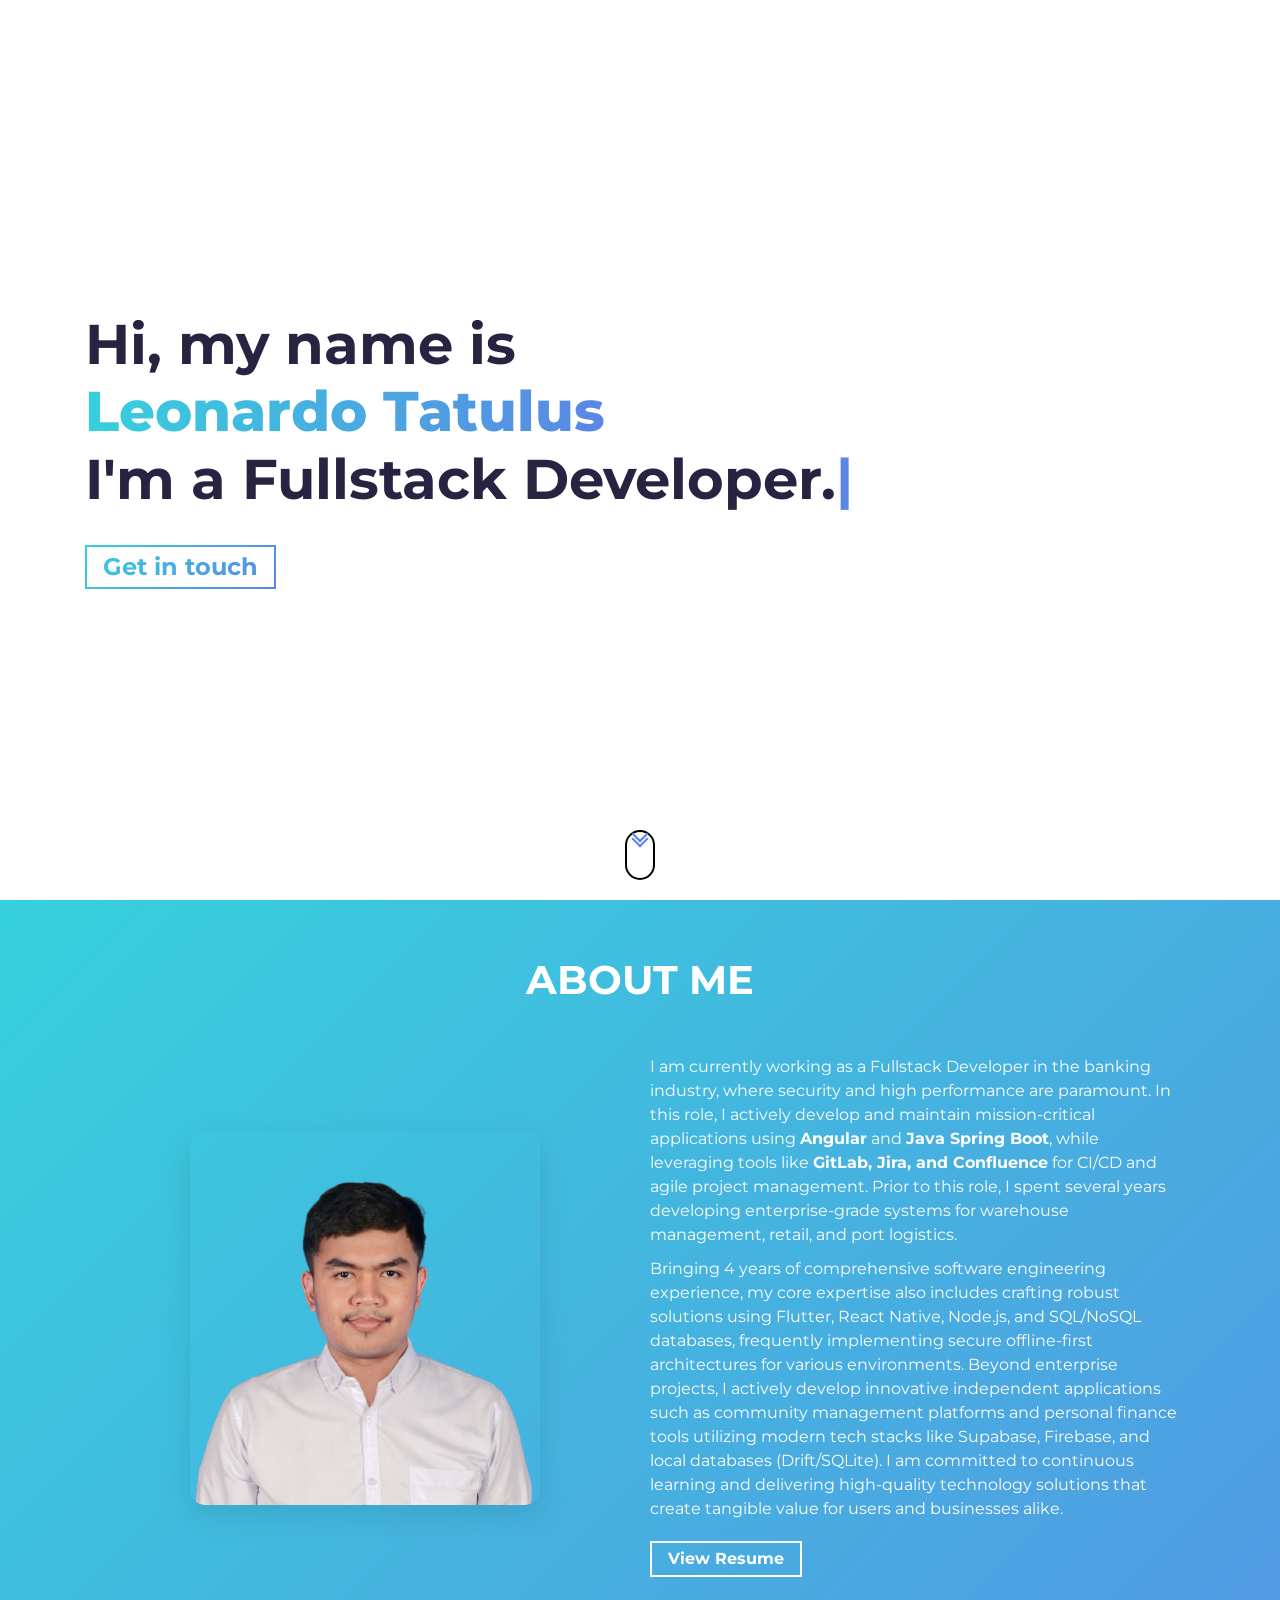
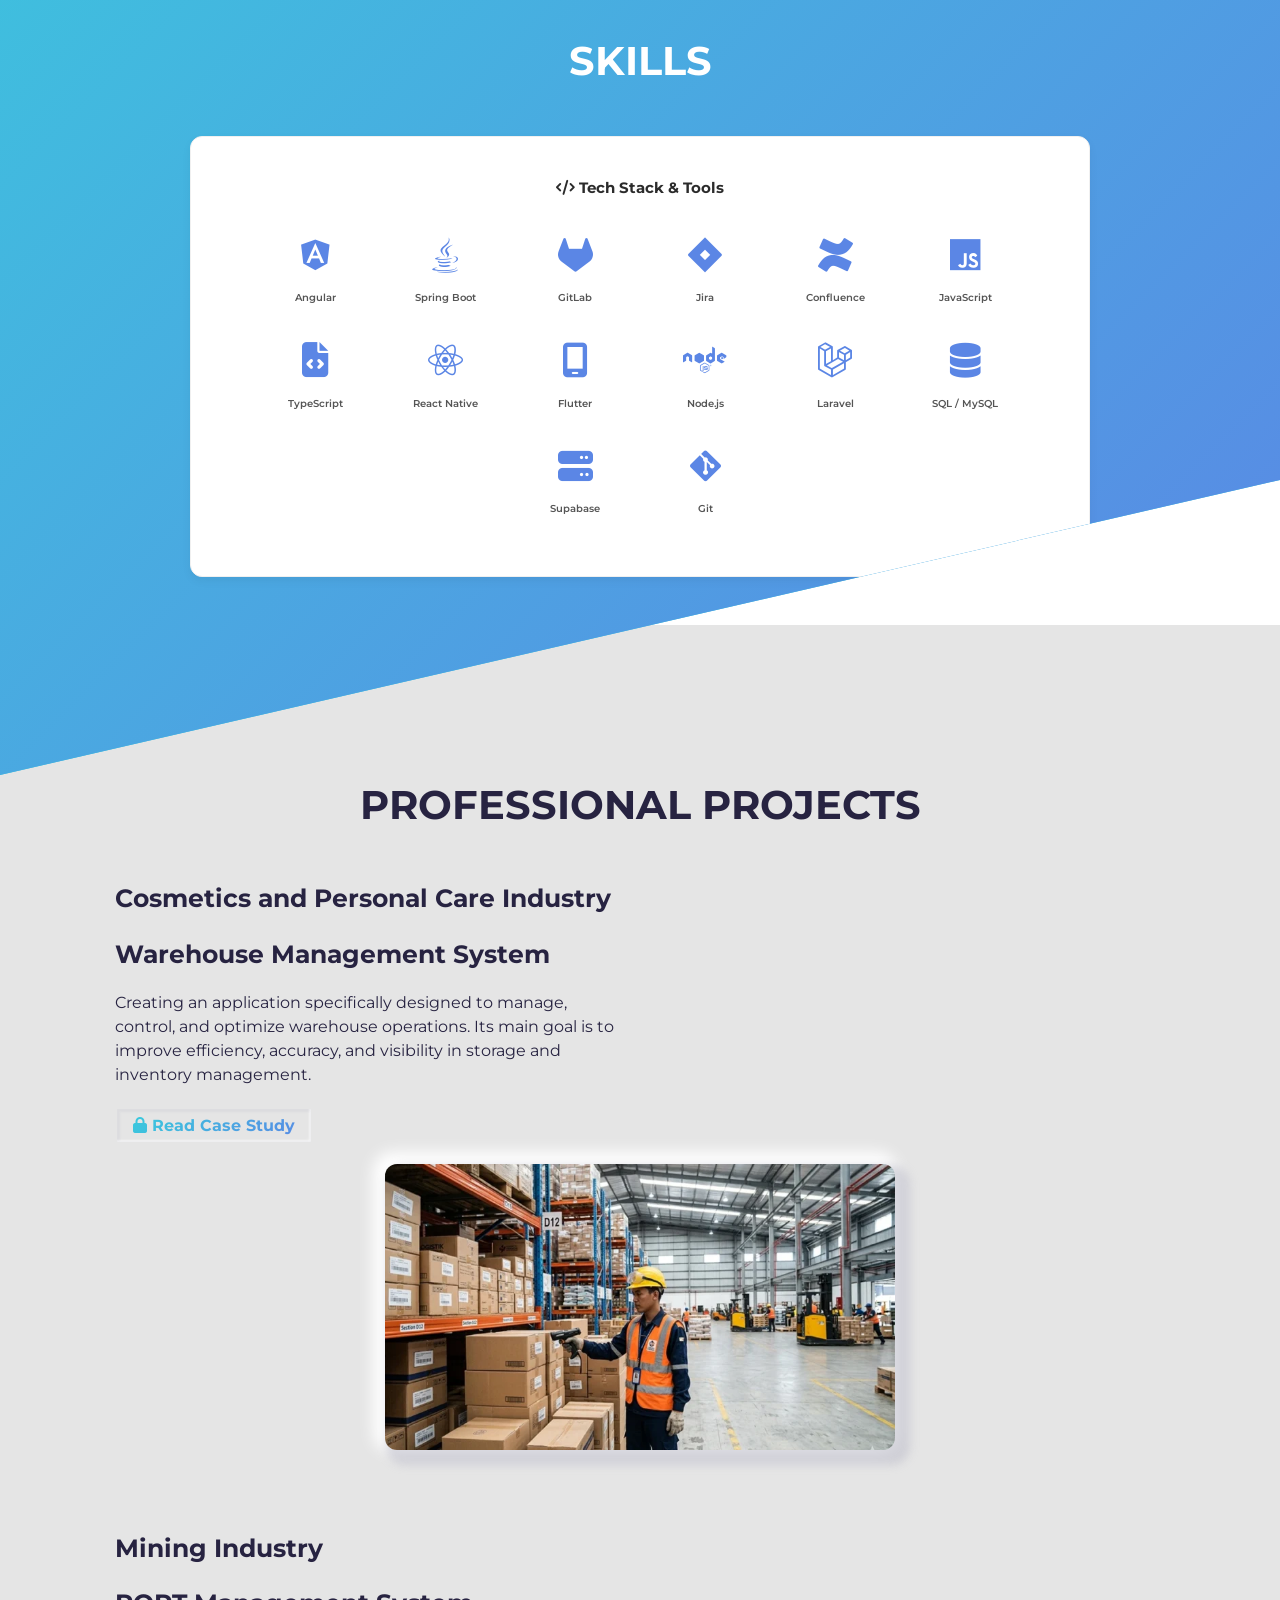
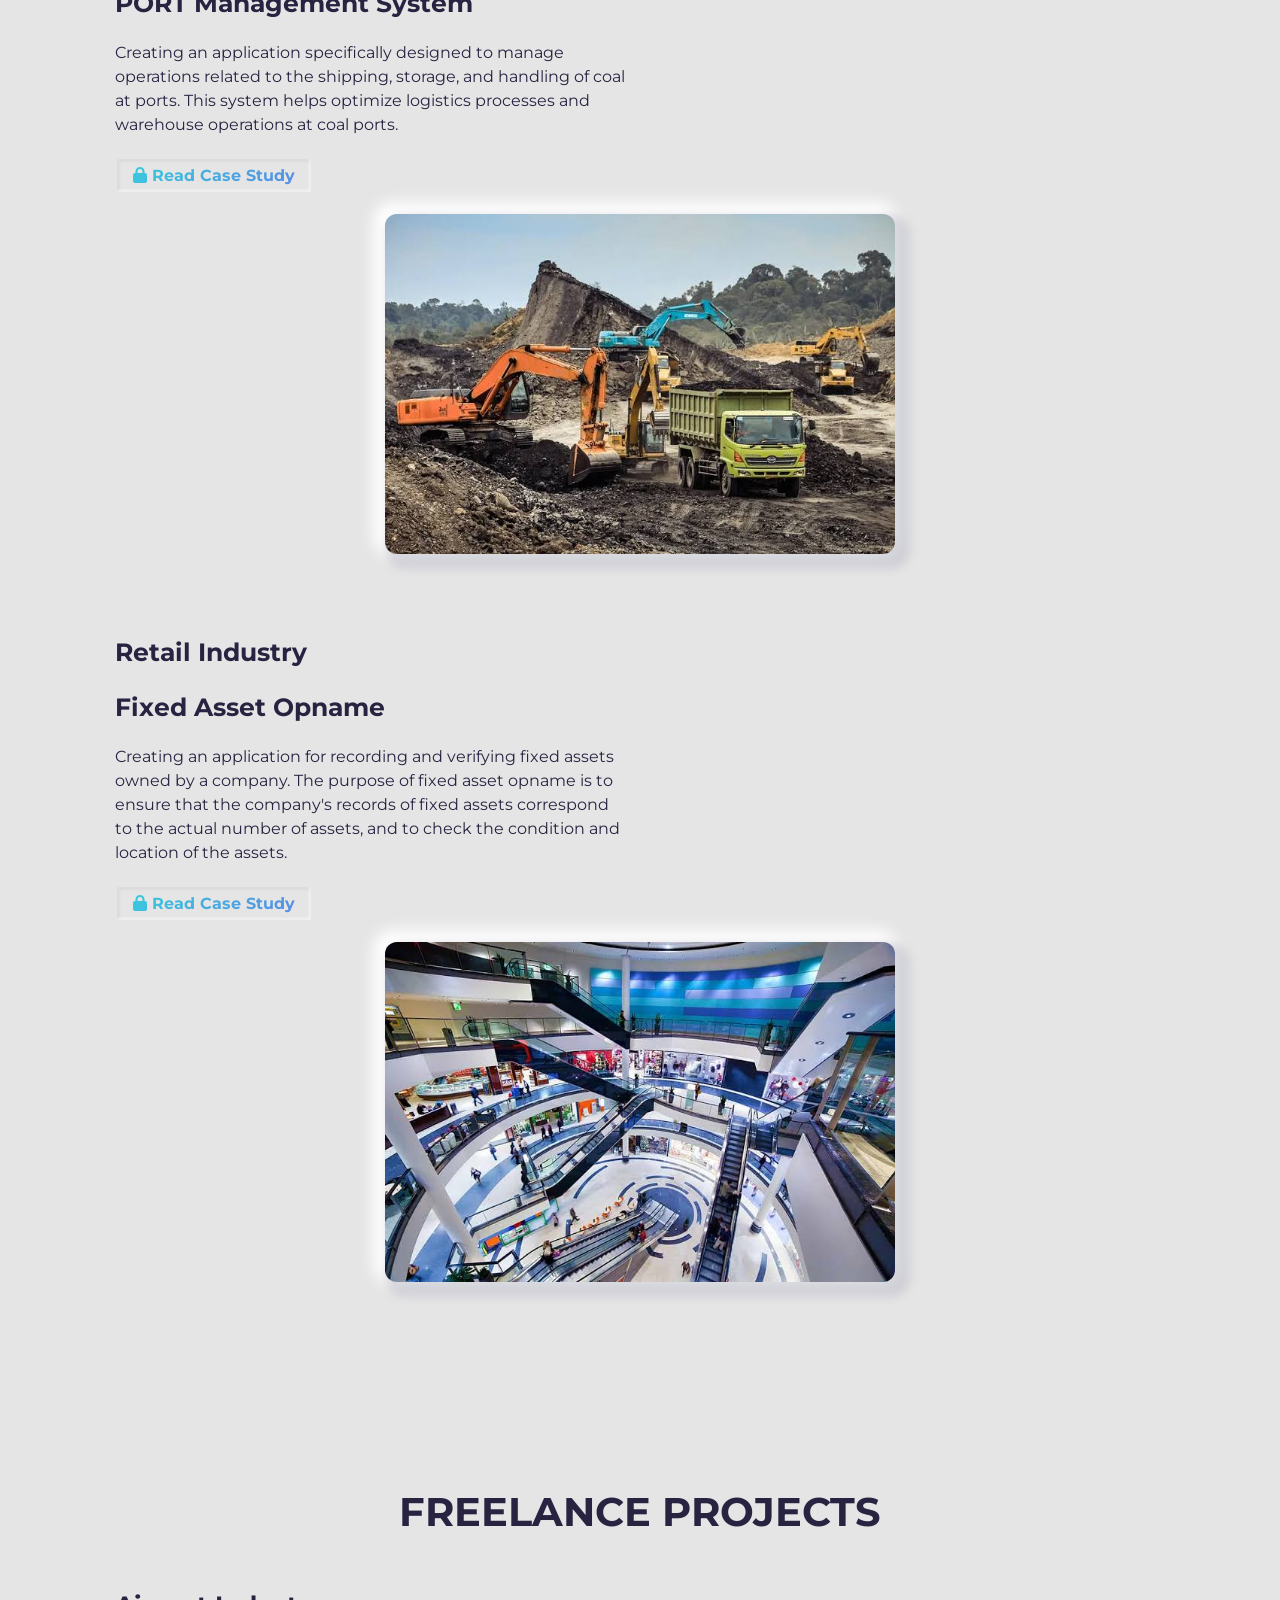
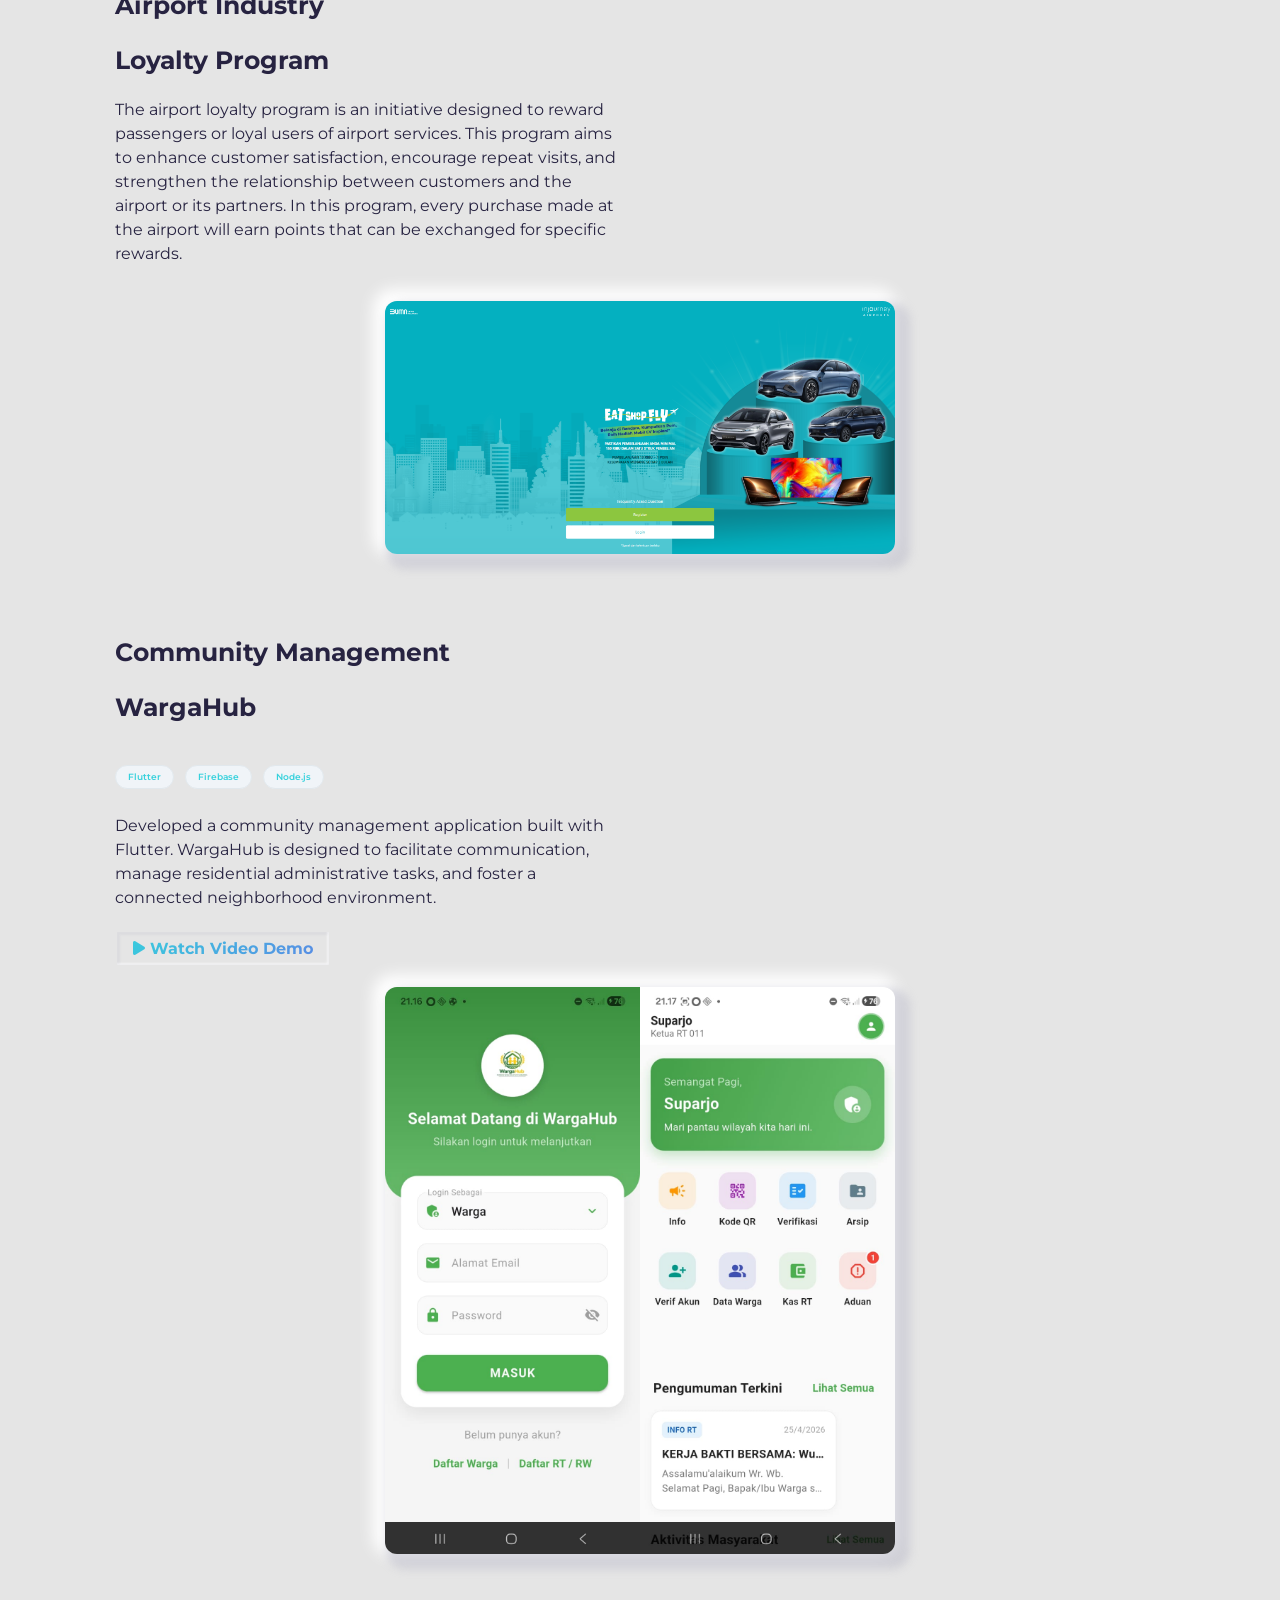
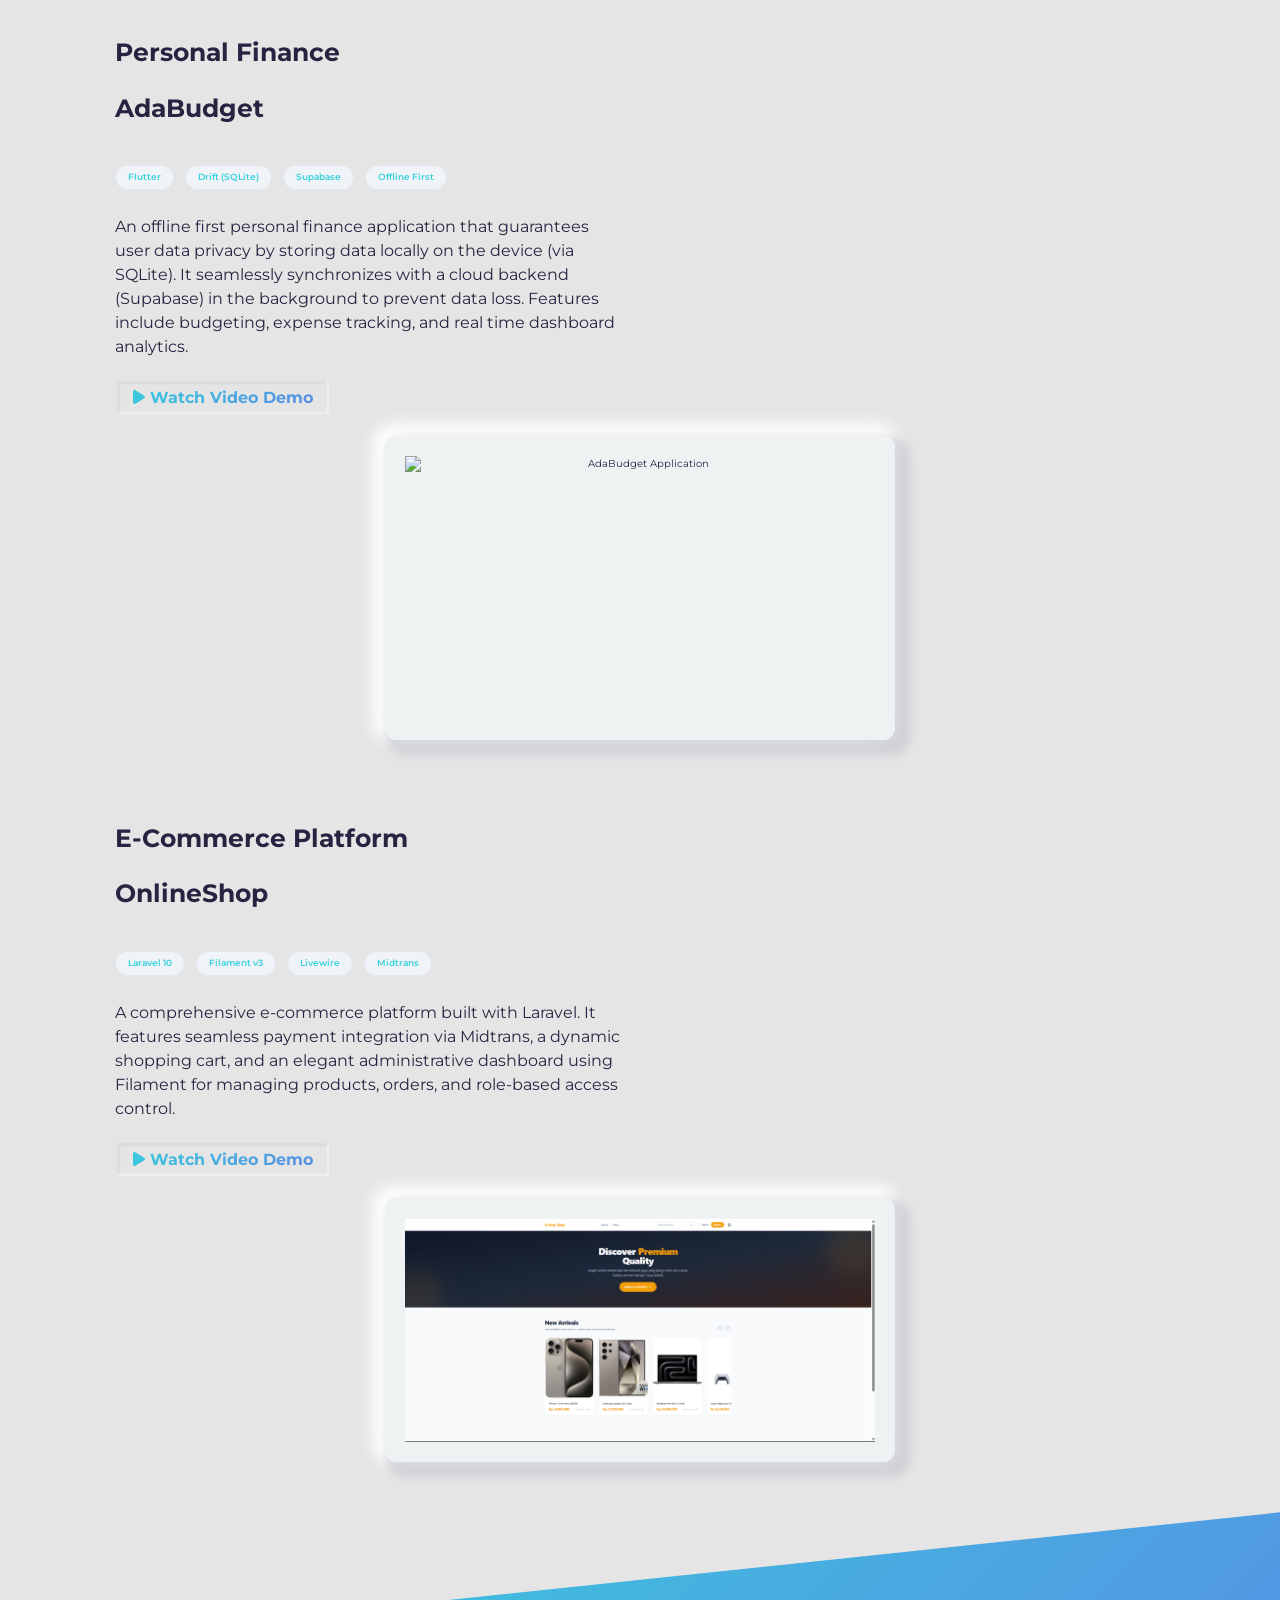
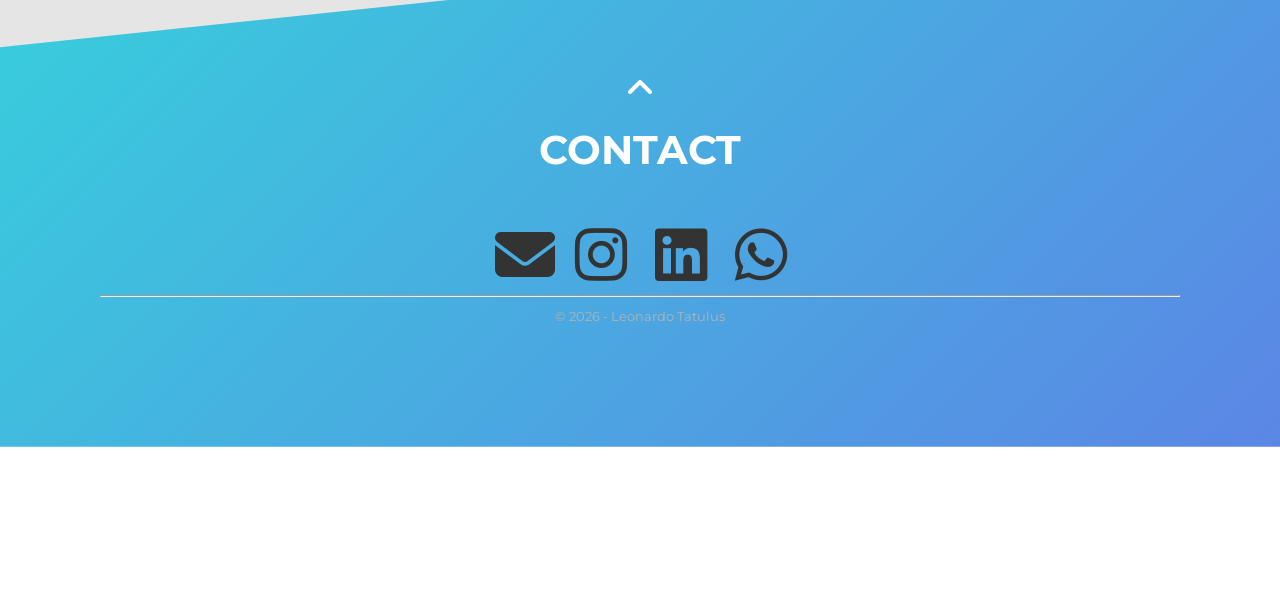
==== index.html @ bfc44483 "Update project images for WMS, Retail, and Mining Industry" ====
<!DOCTYPE html>
<html lang="en">

<head>
  <meta charset="UTF-8" />
  <meta http-equiv="X-UA-Compatible" content="IE=edge" />
  <meta name="viewport" content="width=device-width, initial-scale=1.0" />
  <link rel="preconnect" href="https://fonts.gstatic.com" />
  <link rel="preconnect" href="https://cdnjs.cloudflare.com" />

  <title>Leonardo Tatulus | Mobile Developer</title>

  <meta name="keywords" content="Leonardo Tatulus, Mobile Developer, Flutter, React Native, Full Stack" />
  <meta name="description" content="Portfolio of Leonardo Tatulus | Mobile Developer" />
  <link rel="icon" type="image/png" href="./assets/devfolio-logo.png" />
  <meta name="theme-color" content="#36d1dc" />

  <meta property="og:type" content="website" />
  <meta property="og:url" content="https://leonardo041998.github.io/leonardotatulus/" />
  <meta property="og:title" content="Leonardo Tatulus | Mobile Developer" />
  <meta property="og:description" content="Hello, I'm Leo and this is my portfolio" />
  <meta property="og:image" content="https://leonardo041998.github.io/leonardotatulus/assets/portoleo.png" />
  <meta property="twitter:card" content="summary_large_image" />
  <meta property="twitter:url" content="https://leonardo041998.github.io/leonardotatulus/" />
  <meta property="twitter:title" content="Leonardo Tatulus | Mobile Developer" />
  <meta property="twitter:description" content="Hello, I'm Leo and this is my portfolio" />
  <meta property="twitter:image" content="https://leonardo041998.github.io/leonardotatulus/assets/portoleo.png" />

  <link rel="preload" as="style" href="./css/main.css" />
  <link rel="stylesheet" href="./css/main.css" />
  <link rel="stylesheet" href="https://cdnjs.cloudflare.com/ajax/libs/font-awesome/6.3.0/css/all.min.css"
    integrity="sha512-SzlrxWUlpfuzQ+pcUCosxcglQRNAq/DZjVsC0lE40xsADsfeQoEypE+enwcOiGjk/bSuGGKHEyjSoQ1zVisanQ=="
    crossorigin="anonymous" referrerpolicy="no-referrer" />
  <script defer src="./javascript/scrollreveal.min.js"></script>
  <script defer type="text/javascript" src="./javascript/scrollveal.js"></script>

  <script async src="https://www.googletagmanager.com/gtag/js?id=UA-122228201-4"></script>
  <script>
    window.dataLayer = window.dataLayer || []
    function gtag() {
      dataLayer.push(arguments)
    }
    gtag("js", new Date())
    gtag("config", "UA-122228201-4")
  </script>

  <style>
    /* Image Protection Overlay */
    .overlay {
      position: absolute;
      top: 0;
      left: 0;
      width: 100%;
      height: 100%;
      pointer-events: none;
    }

    .protected-image {
      position: relative;
      border-radius: 15px;
      overflow: hidden;
      box-shadow: 0 10px 30px rgba(0, 0, 0, 0.1);
    }

    img {
      max-width: 100%;
      height: auto;
      display: block;
    }

    /* Modern Text Gradient for Hero Name */
    .text-color-main.name {
      background: linear-gradient(90deg, #36d1dc, #5b86e5);
      -webkit-background-clip: text;
      -webkit-text-fill-color: transparent;
      font-weight: 800;
      display: inline-block;
    }

    /* Skills Box Card UI */
    .about-wrapper {
      display: flex;
      flex-wrap: wrap;
      gap: 20px;
      justify-content: space-between;
    }

    .about-box {
      background: #ffffff;
      border-radius: 12px;
      padding: 25px;
      margin-bottom: 20px;
      flex: 1 1 calc(45% - 20px);
      box-shadow: 0 4px 10px rgba(0, 0, 0, 0.05);
      border: 1px solid #f0f0f0;
      transition: transform 0.3s ease, box-shadow 0.3s ease;
    }

    .about-box:hover {
      transform: translateY(-5px);
      box-shadow: 0 15px 25px rgba(0, 0, 0, 0.1);
      border-color: #36d1dc;
    }

    .about-box__title {
      color: #2b2b2b !important;
      margin-bottom: 10px;
      font-size: 1.2rem;
    }

    .about-box__content {
      color: #555555 !important;
      line-height: 1.6;
    }

    /* Project Layout and Hover Effect */
    .project-wrapper .row {
      display: flex !important;
      flex-wrap: wrap !important;
      align-items: center !important;
      margin-bottom: 5rem;
    }

    .project-wrapper__text,
    .project-wrapper__image {
      flex: 0 0 50% !important;
      max-width: 50% !important;
      padding: 0 15px;
      box-sizing: border-box;
    }

    .thumbnail {
      overflow: hidden;
      border-radius: 12px;
      box-shadow: 0 5px 15px rgba(0, 0, 0, 0.1);
      width: 100%;
    }

    .thumbnail img {
      transition: transform 0.5s ease;
      width: 100%;
      object-fit: cover;
    }

    .thumbnail:hover img {
      transform: scale(1.05);
    }

    /* Mobile Responsiveness for Projects */
    @media (max-width: 768px) {

      .project-wrapper__text,
      .project-wrapper__image {
        flex: 0 0 100% !important;
        max-width: 100% !important;
      }

      .project-wrapper__image {
        margin-top: 20px;
      }

      .about-box {
        flex: 1 1 100%;
      }
    }

    /* Social Links Styling */
    .social-links a {
      color: #333;
      margin: 0 15px;
      transition: color 0.3s ease, transform 0.3s ease;
      display: inline-block;
    }

    .social-links a:hover {
      color: #36d1dc;
      transform: translateY(-3px);
    }

    /* FIX: Ekstra margin bawah agar tidak tertutup widget chat (Lexa) */
    html,
    body {
      padding-bottom: 80px;
    }

    #contact {
      padding-bottom: 120px !important;
    }

    /* Tech Stack Chips */
    .tech-chip {
      display: inline-block;
      background-color: #f0f4f8;
      color: #36d1dc;
      padding: 5px 12px;
      border-radius: 20px;
      font-size: 0.85rem;
      font-weight: 600;
      margin-right: 8px;
      margin-bottom: 10px;
      border: 1px solid #e1e8ed;
      transition: all 0.3s ease;
    }

    .tech-chip:hover {
      background-color: #36d1dc;
      color: #ffffff;
    }

    /* Skills Grid */
    .skill-item {
      text-align: center;
      font-size: 3.5rem;
      color: #5b86e5;
      transition: transform 0.3s ease;
      width: 100px;
    }
    .skill-item:hover {
      transform: scale(1.15);
      color: #36d1dc;
    }
    .skill-item p {
      font-size: 1rem;
      margin-top: 8px;
      color: #555;
      font-weight: 600;
    }

    /* Typing Cursor */
    .cursor {
      animation: blink 1s step-end infinite;
      color: #5b86e5;
      font-weight: bold;
    }
    @keyframes blink {
      50% { opacity: 0; }
    }
  </style>
</head>

<body>
  <div id="hero">
    <section class="container">
      <h1 class="hero-title">
        Hi, my name is <br>
        <span class="text-color-main name">Leonardo Tatulus</span>
        <br />
        I'm a <span class="typing-text"></span><span class="cursor">|</span>
      </h1>
      <p class="hero-cta">
        <a class="cta-btn cta-btn--hero" href="#about">Get in touch</a>
      </p>
    </section>
    <a href="#about" class="scroll-down-link" aria-label="scroll-down">
      <div class="scroll-down"></div>
    </a>
  </div>
  <section id="about">
    <div class="container">
      <h2 class="section-title">About Me</h2>
      <div class="row about-wrapper">
        <div class="about-wrapper__image">
          <div class="protected-image">
            <div class="overlay"></div> <img src="./assets/profileleo.png" alt="Profile Image" width="450"
              height="350" />
          </div>

          <script>
            // JavaScript untuk mencegah klik kanan dan drag-and-drop
            document.addEventListener('contextmenu', event => event.preventDefault());
            document.addEventListener('dragstart', event => event.preventDefault());
            document.querySelector('.protected-image img').addEventListener('mousedown', event => event.preventDefault());
          </script>
        </div>

        <div class="about-wrapper__info">
          <p class="about-wrapper__info-text">
            I am currently working as a Fullstack Developer in the banking industry, where security and high performance are paramount. In this role, I actively develop and maintain mission-critical applications using <strong>Angular</strong> and <strong>Java Spring Boot</strong>, while leveraging tools like <strong>GitLab, Jira, and Confluence</strong> for CI/CD and agile project management. Prior to this role, I spent several years developing enterprise-grade systems for warehouse management, retail, and port logistics.
          </p>
          <p class="about-wrapper__info-text">
            Bringing 4 years of comprehensive software engineering experience, my core expertise also includes crafting robust solutions using Flutter, React Native, Node.js, and SQL/NoSQL databases, frequently implementing secure offline-first architectures for various environments. Beyond enterprise projects, I actively develop innovative independent applications such as community management platforms and personal finance tools utilizing modern tech stacks like Supabase, Firebase, and local databases (Drift/SQLite). I am committed to continuous learning and delivering high-quality technology solutions that create tangible value for users and businesses alike.
          </p>
          <span class="about-wrapper__cta">
            <a href="./cv/CV Leonardo Tatulus.pdf" class="cta-btn cta-btn--resume" download>View Resume</a>
          </span>
        </div>
      </div>
    </div>

    <section>
      <div class="container">
        <h2 class="section-title">Skills</h2>
        <div style="display: flex; justify-content: center; width: 100%;">
          <div class="about-box" data-tilt style="width: 100%; max-width: 900px; padding: 40px;">
            <h3 class="about-box__title" style="text-align: center; margin-bottom: 30px; font-size: 1.5rem;"><i class="fa-solid fa-code"></i> Tech Stack & Tools</h3>
            <div style="display: flex; flex-wrap: wrap; justify-content: center; gap: 30px; margin-bottom: 20px;">
              <div class="skill-item"><i class="fa-brands fa-angular"></i><p>Angular</p></div>
              <div class="skill-item"><i class="fa-brands fa-java"></i><p>Spring Boot</p></div>
              <div class="skill-item"><i class="fa-brands fa-gitlab"></i><p>GitLab</p></div>
              <div class="skill-item"><i class="fa-brands fa-jira"></i><p>Jira</p></div>
              <div class="skill-item"><i class="fa-brands fa-confluence"></i><p>Confluence</p></div>
              <div class="skill-item"><i class="fa-brands fa-js"></i><p>JavaScript</p></div>
              <div class="skill-item"><i class="fa-solid fa-file-code"></i><p>TypeScript</p></div>
              <div class="skill-item"><i class="fa-brands fa-react"></i><p>React Native</p></div>
              <div class="skill-item"><i class="fa-solid fa-mobile-screen"></i><p>Flutter</p></div>
              <div class="skill-item"><i class="fa-brands fa-node"></i><p>Node.js</p></div>
              <div class="skill-item"><i class="fa-brands fa-laravel"></i><p>Laravel</p></div>
              <div class="skill-item"><i class="fa-solid fa-database"></i><p>SQL / MySQL</p></div>
              <div class="skill-item"><i class="fa-solid fa-server"></i><p>Supabase</p></div>
              <div class="skill-item"><i class="fa-brands fa-git-alt"></i><p>Git</p></div>
            </div>
          </div>
        </div>
      </div>
    </section>
  </section>
  <section id="projects">
    <div class="container">
      <div class="project-wrapper">
        <h2 class="section-title dark-blue-text">Professional Projects</h2>

        <article class="row">
          <div class="project-wrapper__text">
            <h3 class="project-wrapper__text-title">Cosmetics and Personal Care Industry</h3>
            <h6 class="project-wrapper__text-title">Warehouse Management System</h6>
            <p class="project-wrapper__text-info">
              Creating an application specifically designed to manage, control, and optimize warehouse operations. Its
              main goal is to improve efficiency, accuracy, and visibility in storage and inventory management.
            </p>
            <div class="project-wrapper__text-btns" style="margin-top: 20px;">
                <a href="javascript:alert('This is a confidential enterprise project. Please contact me via email for an in-depth case study.')" class="cta-btn cta-btn--hero cta-btn--projects"><i class="fa-solid fa-lock"></i> Read Case Study</a>
            </div>
          </div>
          <div class="project-wrapper__image">
            <div class="thumbnail rounded">
              <img src="./assets/wms.webp" class="img-fluid" alt="Dashboard interface of Warehouse Management System" width="1366" height="767" />
            </div>
          </div>
        </article>

        <article class="row">
          <div class="project-wrapper__text">
            <h3 class="project-wrapper__text-title">Mining Industry</h3>
            <h6 class="project-wrapper__text-title">PORT Management System</h6>
            <p class="project-wrapper__text-info">
              Creating an application specifically designed to manage operations related to the shipping, storage, and
              handling of coal at ports. This system helps optimize logistics processes and warehouse operations at coal
              ports.
            </p>
            <div class="project-wrapper__text-btns" style="margin-top: 20px;">
                <a href="javascript:alert('This is a confidential enterprise project. Please contact me via email for an in-depth case study.')" class="cta-btn cta-btn--hero cta-btn--projects"><i class="fa-solid fa-lock"></i> Read Case Study</a>
            </div>
          </div>
          <div class="project-wrapper__image">
            <div class="thumbnail rounded">
              <img src="./assets/miningindustry.jpg" class="img-fluid" alt="Dashboard interface of PORT Management System for coal handling" width="1366" height="767" />
            </div>
          </div>
        </article>

        <article class="row">
          <div class="project-wrapper__text">
            <h3 class="project-wrapper__text-title">Retail Industry</h3>
            <h6 class="project-wrapper__text-title">Fixed Asset Opname</h6>
            <p class="project-wrapper__text-info">
              Creating an application for recording and verifying fixed assets owned by a company. The purpose of fixed
              asset opname is to ensure that the company's records of fixed assets correspond to the actual number of
              assets, and to check the condition and location of the assets.
            </p>
            <div class="project-wrapper__text-btns" style="margin-top: 20px;">
                <a href="javascript:alert('This is a confidential enterprise project. Please contact me via email for an in-depth case study.')" class="cta-btn cta-btn--hero cta-btn--projects"><i class="fa-solid fa-lock"></i> Read Case Study</a>
            </div>
          </div>
          <div class="project-wrapper__image">
            <div class="thumbnail rounded">
              <img src="./assets/retail.jpg" class="img-fluid" alt="Mobile UI of Fixed Asset Opname application" width="500" height="500" />
            </div>
          </div>
        </article>
      </div>
    </div>
  </section>
  <!--Projects Section-->
  <section id="projects">
    <div class="container">
      <div class="project-wrapper">
        <h2 class="section-title dark-blue-text">Freelance Projects</h2>

        <!-- Each .row is a project -->
        <article class="row">
          <div class="project-wrapper__text">
            <h3 class="project-wrapper__text-title">Airport Industry</h3>
            <h6 class="project-wrapper__text-title">Loyalty Program</h6>
            <p class="project-wrapper__text-info">
              The airport loyalty program is an initiative designed to reward passengers or loyal users of airport
              services. This
              program aims to enhance customer satisfaction, encourage repeat visits, and strengthen the relationship
              between
              customers and the airport or its partners. In this program, every purchase made at the airport will earn
              points that can
              be exchanged for specific rewards.
            </p>
            <!-- <div class="project-wrapper__text-btns">
                <a href="#" target="_blank" rel="noopener noreferrer" class="cta-btn cta-btn--hero cta-btn--projects">See
                  Live</a>
                <a href="#" target="_blank" class="cta-btn text-color-main">Source Code</a>
              </div> -->
          </div>

          <div class="project-wrapper__image">
            <!-- <a href="#" target="_blank" rel="noopener noreferrer"> -->
            <div class="thumbnail rounded">
              <img src="./assets/eatshopfly.png" class="img-fluid" alt="Project Image" width="1366" height="767" />
            </div>
            <!-- </a> -->
          </div>
        </article>

        <article class="row">
          <div class="project-wrapper__text">
            <h3 class="project-wrapper__text-title">Community Management</h3>
            <h6 class="project-wrapper__text-title">WargaHub</h6>
            <div style="margin-bottom: 15px;">
              <span class="tech-chip">Flutter</span>
              <span class="tech-chip">Firebase</span>
              <span class="tech-chip">Node.js</span>
            </div>
            <p class="project-wrapper__text-info">
              Developed a community management application built with Flutter. WargaHub is designed to facilitate
              communication,
              manage residential administrative tasks, and foster a connected neighborhood environment.
            </p>
            <div class="project-wrapper__text-btns" style="margin-top: 20px;">
                <a href="#" target="_blank" rel="noopener noreferrer" class="cta-btn cta-btn--hero cta-btn--projects"><i class="fa-solid fa-play"></i> Watch Video Demo</a>
            </div>
          </div>

          <div class="project-wrapper__image">
            <div class="thumbnail rounded">
              <img src="./assets/wargahub.png" class="img-fluid" alt="WargaHub Application" width="1366" height="767" />
            </div>
          </div>
        </article>
        <!-- /END Project -->

        <!-- Project AdaBudget -->
        <article class="row">
          <div class="project-wrapper__text">
            <h3 class="project-wrapper__text-title">Personal Finance</h3>
            <h6 class="project-wrapper__text-title">AdaBudget</h6>
            <div style="margin-bottom: 15px;">
              <span class="tech-chip">Flutter</span>
              <span class="tech-chip">Drift (SQLite)</span>
              <span class="tech-chip">Supabase</span>
              <span class="tech-chip">Offline First</span>
            </div>
            <p class="project-wrapper__text-info">
              An offline first personal finance application that guarantees user data privacy by storing data locally on the device (via SQLite).
              It seamlessly synchronizes with a cloud backend (Supabase) in the background to prevent data loss. Features include budgeting, expense tracking, and real time dashboard analytics.
            </p>
            <div class="project-wrapper__text-btns" style="margin-top: 20px;">
                <a href="#" target="_blank" rel="noopener noreferrer" class="cta-btn cta-btn--hero cta-btn--projects"><i class="fa-solid fa-play"></i> Watch Video Demo</a>
            </div>
          </div>

          <div class="project-wrapper__image">
            <div class="thumbnail rounded">
              <!-- Ganti gambar ini dengan screenshot AdaBudget asli milik Anda -->
              <img src="./assets/adabudget.png" class="img-fluid" alt="AdaBudget Application" width="1366" height="767" style="background: #eef2f3; padding: 20px; box-sizing: border-box;" />
            </div>
          </div>
        </article>
        <!-- /END Project AdaBudget -->

        <!-- Project OnlineShop -->
        <article class="row">
          <div class="project-wrapper__text">
            <h3 class="project-wrapper__text-title">E-Commerce Platform</h3>
            <h6 class="project-wrapper__text-title">OnlineShop</h6>
            <div style="margin-bottom: 15px;">
              <span class="tech-chip">Laravel 10</span>
              <span class="tech-chip">Filament v3</span>
              <span class="tech-chip">Livewire</span>
              <span class="tech-chip">Midtrans</span>
            </div>
            <p class="project-wrapper__text-info">
              A comprehensive e-commerce platform built with Laravel. It features seamless payment integration via Midtrans, a dynamic shopping cart, and an elegant administrative dashboard using Filament for managing products, orders, and role-based access control.
            </p>
            <div class="project-wrapper__text-btns" style="margin-top: 20px;">
                <a href="https://youtu.be/hA_w4fBx-oU" target="_blank" rel="noopener noreferrer" class="cta-btn cta-btn--hero cta-btn--projects"><i class="fa-solid fa-play"></i> Watch Video Demo</a>
            </div>
          </div>

          <div class="project-wrapper__image">
            <div class="thumbnail rounded">
              <!-- Replace this image with your actual OnlineShop screenshot -->
              <img src="./assets/onlineshop.png" class="img-fluid" alt="OnlineShop Application" width="1366" height="767" style="background: #eef2f3; padding: 20px; box-sizing: border-box;" />
            </div>
          </div>
        </article>
        <!-- /END Project OnlineShop -->


        <!-- /END Project -->
      </div>
    </div>
  </section>


  <section id="contact">
    <div class="container">
      <a href="#hero" class="back-to-top" aria-label="go back to top">
        <i class="fa fa-angle-up fa-2x" aria-hidden="true"></i>
      </a>
      <div class="social-links">
        <div class="container">
          <h2 class="section-title">Contact</h2>

          <div class="social-links" style="text-align: center;">
            <a href="mailto:leonardotatulus04@gmail.com" aria-label="email">
              <i class="fa-solid fa-envelope fa-2x"></i>
            </a>

            <a href="https://www.instagram.com/llleonardo4/" target="_blank" rel="noopener noreferrer"
              aria-label="instagram">
              <i class="fa-brands fa-instagram fa-2x"></i>
            </a>

            <a href="https://www.linkedin.com/in/leonardotatulus" target="_blank" rel="noopener noreferrer"
              aria-label="linkedin">
              <i class="fa-brands fa-linkedin fa-2x"></i>
            </a>

            <a href="https://wa.me/6289647235016" target="_blank" rel="noopener noreferrer" aria-label="whatsapp">
              <i class="fa-brands fa-whatsapp fa-2x"></i>
            </a>
          </div>
          <hr style="margin-top: 20px; border-color: #eee;" />
          <p class="footer__text" style="text-align: center; margin-top: 10px;">
            &copy; <span id="year"></span> - Leonardo Tatulus
          </p>
        </div>
      </div>
    </div>
  </section>
  <script>
    document.getElementById("year").textContent = new Date().getFullYear()
  </script>
  <script src="./javascript/vanilla-tilt.min.js"></script>
  <script type="text/javascript" src="./javascript/valtilt.js"></script>
  <script>
    // Typing Animation for Hero
    const words = ["Fullstack Developer.", "Mobile Developer."];
    let i = 0;
    let timer;
    const typingText = document.querySelector(".typing-text");

    function typeEffect() {
      if(!typingText) return;
      let word = words[i].split("");
      var loopTyping = function() {
        if (word.length > 0) {
          typingText.innerHTML += word.shift();
        } else {
          setTimeout(deletingEffect, 2500);
          return false;
        }
        timer = setTimeout(loopTyping, 120);
      };
      loopTyping();
    }

    function deletingEffect() {
      let word = words[i].split("");
      var loopDeleting = function() {
        if (word.length > 0) {
          word.pop();
          typingText.innerHTML = word.join("");
        } else {
          if (words.length > (i + 1)) {
            i++;
          } else {
            i = 0;
          }
          typeEffect();
          return false;
        }
        timer = setTimeout(loopDeleting, 60);
      };
      loopDeleting();
    }
    
    // Start typing
    typeEffect();
  </script>
</body>

</html>
---- css/main.css ----
@import"https://fonts.googleapis.com/css2?family=Montserrat:wght@400;700&display=swap";*{margin:0;padding:0;box-sizing:border-box;font-family:"Montserrat",sans-serif}html{font-size:62.5%;scroll-behavior:smooth}body{text-align:center;line-height:1.5}h1{font-weight:700}p,a{font-size:1.6rem}a{text-decoration:none}a:hover{transition:all .3s ease-in-out}.section-title{margin-bottom:4.5rem;font-size:4rem;text-transform:uppercase}@media(max-width: 37.5em){.section-title{font-size:2.8rem}}.dark-blue-color{color:#272341}.text-color-main{margin-left:1rem;color:#5b86e5;-webkit-text-fill-color:#5b86e5}@supports((-webkit-background-clip: text) or (background-clip: text)) or (-webkit-background-clip: text){.text-color-main{background-image:linear-gradient(135deg, #36d1dc 0%, #5b86e5 100%);-webkit-background-clip:text;background-clip:text;-webkit-text-fill-color:rgba(0,0,0,0);color:rgba(0,0,0,0)}}@media(max-width: 37.5em){.text-color-main{margin:0;background-image:none;-webkit-text-fill-color:#5b86e5;box-shadow:none}}.cta-btn{display:inline-block;position:relative;padding:.8rem 1.6rem;font-weight:bold;line-height:1;z-index:1;overflow:hidden;border-radius:3px;transition:all cubic-bezier(0.19, 1, 0.22, 1) .6s}.cta-btn:hover{box-shadow:1.5px 1.5px 3px rgba(174,174,192,.4),-1px -1px 3px #fff}@media(max-width: 37.5em){.cta-btn:hover{box-shadow:none}}.cta-btn::after{content:"";display:block;position:absolute;background-image:linear-gradient(135deg, #36d1dc 0%, #5b86e5 100%);width:0px;height:100%;left:0;top:0;z-index:-1;transition:all cubic-bezier(0.19, 1, 0.22, 1) .6s}@media(max-width: 37.5em){.cta-btn::after{width:0;height:0;background-image:none}}.cta-btn--hero{color:#5b86e5;-webkit-text-fill-color:#5b86e5;border:2px solid rgba(0,0,0,0);-o-border-image:linear-gradient(135deg, #36d1dc 0%, #5b86e5 100%);border-image:linear-gradient(135deg, #36d1dc 0%, #5b86e5 100%);border-image-slice:1}@supports((-webkit-background-clip: text) or (background-clip: text)) or (-webkit-background-clip: text){.cta-btn--hero{background-image:linear-gradient(135deg, #36d1dc 0%, #5b86e5 100%);-webkit-background-clip:text;background-clip:text;-webkit-text-fill-color:rgba(0,0,0,0);color:rgba(0,0,0,0)}}@media screen and (-ms-high-contrast: active),screen and (-ms-high-contrast: none){.cta-btn--hero{color:#5b86e5}.cta-btn--hero:hover{color:#fff}}@media(max-width: 37.5em){.cta-btn--hero{background-image:none;border:2px solid #5b86e5;box-shadow:none;-webkit-text-fill-color:#5b86e5}}.cta-btn--hero::after{height:410%;width:150%;transform:translate(-98%, -25%) rotate(45deg)}.cta-btn--hero:hover{-webkit-text-fill-color:#fff;text-decoration:none}@media(max-width: 37.5em){.cta-btn--hero:hover{-webkit-text-fill-color:#5b86e5}}.cta-btn--hero:hover::after{transform:translate(-9%, -25%) rotate(45deg)}.cta-btn--resume{border-radius:0;color:#fff;border:2px solid #fff}.cta-btn--resume::after{background:#fff}.cta-btn--resume:hover{color:#5b86e5;text-decoration:none;box-shadow:none}@media(max-width: 37.5em){.cta-btn--resume:hover{color:#fff}}.cta-btn--resume:hover::after{width:100%}.cta-btn--projects{box-shadow:inset 1px 1px 2px 2px rgba(174,174,192,.15),inset -2px -2px 2px rgba(255,255,255,.7);border:2px solid rgba(0,0,0,0)}@media(max-width: 37.5em){.cta-btn--projects{border:none;box-shadow:1.5px 1.5px 3px rgba(174,174,192,.4),-1px -1px 3px #fff}}.cta-btn--projects::after{height:250%;width:130%}.cta-btn--projects::after{transform:translate(-98%, -30%) rotate(45deg)}.cta-btn--projects:hover{box-shadow:1.5px 1.5px 3px rgba(174,174,192,.4),-1px -1px 3px #fff}.cta-btn--projects:hover::after{transform:translate(-12%, -30%) rotate(45deg)}.footer{background-color:#333;padding:4.8rem 0}.footer__text{font-size:1.3rem;color:#b3b3b3}.footer__text a{font-size:1.3rem;color:#bfbfbf;transition:all .2s ease-in-out;display:inline-block}.footer__text a:hover,.footer__text a:active{color:#36d1dc}.footer hr{margin:1rem auto;border:0;width:50%;border-top:2px solid rgba(255,255,255,.1)}.social-links{display:flex;justify-content:center}.social-links a{font-size:3rem;display:flex;flex-direction:column;justify-content:center;color:#fff;width:5rem;height:5rem;margin:1.6rem 1.6rem;transition:all ease .2s}.social-links a i{transition:all ease-in-out .2s}.social-links a:hover{transform:scale(1.1) translateY(-2px)}.social-links a:hover .fa-twitter{color:#00acee}.social-links a:hover .fa-instagram{color:#c13584}.social-links a:hover .fa-linkedin{color:#4875b4}.social-links a:hover .fa-codepen{color:#212121}.back-to-top i{color:#fff;margin:1rem 0 1.6rem;transition:all 200ms ease}.back-to-top i:hover{transform:translateY(-2px)}section{padding:5rem 0rem}@media(max-width: 37.5em){section{border:none;padding-left:1rem;padding-right:1rem}}section .row{display:grid;gap:2rem;grid-template-columns:1fr 2fr;grid-template-rows:1fr;padding:0 1.5rem}@media(max-width: 56.25em){section .row{grid-template-columns:1fr;grid-template-rows:auto}}@media(max-width: 37.5em){section .row{padding:0}}section .row p+p{margin-top:1rem}section .row span{margin-top:2rem}.container{width:100%;padding:0 1.5rem;margin:0 auto;max-width:1140px}@media(max-width: 75em){.container{max-width:960px;width:100%}}@media(max-width: 56.25em){.container{max-width:720px;width:100%;justify-content:center}}@media(max-width: 48em){.container{max-width:720px;width:100%}}@media(max-width: 37.5em){.container{max-width:540px;width:100%}}#about{background-color:#36d1dc;background-image:linear-gradient(135deg, #36d1dc 0%, #5b86e5 100%);color:#fff;height:100%;-webkit-clip-path:polygon(0 0, 100% 0, 100% 80%, 0 100%);clip-path:polygon(0 0, 100% 0, 100% 80%, 0 100%);padding-bottom:10%}@media(max-width: 75em){#about{height:100%;-webkit-clip-path:none;clip-path:none}}#about .about-wrapper{grid-template-columns:1fr 1fr}@media(max-width: 37.5em){#about .about-wrapper{padding-bottom:5rem;grid-template-columns:1fr}}#about .about-wrapper__image{display:flex;height:100%;align-items:center;justify-content:center}#about .about-wrapper__image img{max-width:350px;width:100%}@media(max-width: 75em){#about .about-wrapper__image{height:100%}}@media(max-width: 48em){#about .about-wrapper__image{padding-bottom:4rem}}#about .about-wrapper__info{display:flex;height:100%;justify-content:center;flex-direction:column;text-align:left}@media(max-width: 48em){#about .about-wrapper__info{align-items:center;text-align:center}}#contact{background-image:linear-gradient(135deg, #36d1dc 0%, #5b86e5 100%);-webkit-clip-path:polygon(0 15vh, 100% 0, 100% 100%, 0 100%);clip-path:polygon(0 15vh, 100% 0, 100% 100%, 0 100%);padding:15rem 0 10rem 0;margin-top:-15rem;margin-bottom:-1px;color:#fff}@media(max-width: 75em){#contact{padding:10rem 0;margin-top:0;-webkit-clip-path:none;clip-path:none}}#contact .contact-wrapper{margin-top:3.2rem;padding:0 2rem;-webkit-backface-visibility:hidden;backface-visibility:hidden}#contact .contact-wrapper__text{margin-bottom:2.5rem}#contact .contact-wrapper__text,#contact .contact-wrapper a{font-size:2.4rem}@media(max-width: 37.5em){#contact .contact-wrapper__text,#contact .contact-wrapper a{font-size:2rem}}#hero{min-height:100vh;height:100vh;display:flex;align-items:center;background:#fff;font-weight:400;color:#272341;padding:0rem 5.6rem;top:0;left:0;bottom:0;right:0;z-index:-1;line-height:1.2;animation:hidden 1000ms linear forwards}@media(max-width: 56.25em){#hero{justify-content:center}}@media(max-width: 37.5em){#hero{padding:0rem 1.6rem}}#hero .hero-title{font-size:5.6rem;font-weight:700;margin-bottom:3.2rem;text-align:left}#hero .hero-title span{margin:0;display:inline-block}@media(max-width: 75em){#hero .hero-title{font-size:4rem}}@media(max-width: 56.25em){#hero .hero-title{font-size:3.6rem;text-align:center}}@media(max-width: 37.5em){#hero .hero-title{font-size:3.5rem;line-height:1.5}}@media(max-width: 20em){#hero .hero-title{font-size:2.8rem}}#hero .hero-cta{display:flex}@media(max-width: 56.25em){#hero .hero-cta{justify-content:center}}#hero .hero-cta a{font-size:2.4rem}@media(max-width: 37.5em){#hero .hero-cta a{font-size:2rem}}.scroll-down-link{position:absolute;left:50%;bottom:20px;transform:translateX(-50%)}.scroll-down{height:50px;width:30px;border:2px solid #000;border-radius:50px;cursor:pointer}.scroll-down::before,.scroll-down::after{height:10px;width:10px;content:"";position:absolute;top:20%;left:50%;border:2px solid #5b86e5;transform:translate(-50%, -100%) rotate(45deg);border-top:none;border-left:none;animation:scroll-down 1s ease-in-out infinite}.scroll-down::after{top:30%;animation-delay:.3s}@keyframes hidden{0%{opacity:0}50%{opacity:0}100%{opacity:1}}@keyframes scroll-down{0%{opacity:0}30%{opacity:1}60%{opacity:1}100%{opacity:0;top:90%}}#projects{background-color:#e5e5e5;color:#272341;margin-top:-15rem;padding-top:15rem}@media(max-width: 75em){#projects{margin-top:0;padding-top:5rem}}@media(max-width: 37.5em){#projects{padding-bottom:1px}}#projects .project-wrapper{margin-bottom:15rem}@media(max-width: 37.5em){#projects .project-wrapper{margin-bottom:0rem}}#projects .project-wrapper .row{margin:0;margin-bottom:8rem}@media(max-width: 37.5em){#projects .project-wrapper .row{margin-bottom:4rem}}#projects .project-wrapper__text{width:100%;text-align:left}@media(max-width: 75em){#projects .project-wrapper__text{margin-bottom:4.8rem}}@media(max-width: 37.5em){#projects .project-wrapper__text{margin-bottom:2.5rem}}#projects .project-wrapper__text-title{font-weight:bold;margin-bottom:1.8rem;font-size:2.5rem}@media(max-width: 37.5em){#projects .project-wrapper__text-title{font-size:2rem}}#projects .project-wrapper__text-title{font-weight:bold;margin-bottom:1.8rem;font-size:2.5rem}@media(max-width: 37.5em){#projects .project-wrapper__text-title{font-size:2rem}}#projects .project-wrapper__text-info{margin-bottom:1.5rem}#projects .project-wrapper__text-btns{width:100%;display:flex;align-items:center;flex-wrap:wrap}#projects .project-wrapper__image{width:90%;margin:0 auto}@media(max-width: 75em){#projects .project-wrapper__image{width:100%;margin:0}}#projects .project-wrapper__image .thumbnail{border:none;box-shadow:8px 8px 9px 7px rgba(174,174,192,.4),-5px -5px 15px 7px #fff}#projects .project-wrapper__image .thumbnail .img-fluid{width:100%;height:auto;vertical-align:middle;border-radius:2px}@media(max-width: 37.5em){#projects .project-wrapper__image .thumbnail{box-shadow:none;border:1px solid #d2d2d2;margin-bottom:3.2rem;transform:none}}
---- css/main.css ----
@import"https://fonts.googleapis.com/css2?family=Montserrat:wght@400;700&display=swap";*{margin:0;padding:0;box-sizing:border-box;font-family:"Montserrat",sans-serif}html{font-size:62.5%;scroll-behavior:smooth}body{text-align:center;line-height:1.5}h1{font-weight:700}p,a{font-size:1.6rem}a{text-decoration:none}a:hover{transition:all .3s ease-in-out}.section-title{margin-bottom:4.5rem;font-size:4rem;text-transform:uppercase}@media(max-width: 37.5em){.section-title{font-size:2.8rem}}.dark-blue-color{color:#272341}.text-color-main{margin-left:1rem;color:#5b86e5;-webkit-text-fill-color:#5b86e5}@supports((-webkit-background-clip: text) or (background-clip: text)) or (-webkit-background-clip: text){.text-color-main{background-image:linear-gradient(135deg, #36d1dc 0%, #5b86e5 100%);-webkit-background-clip:text;background-clip:text;-webkit-text-fill-color:rgba(0,0,0,0);color:rgba(0,0,0,0)}}@media(max-width: 37.5em){.text-color-main{margin:0;background-image:none;-webkit-text-fill-color:#5b86e5;box-shadow:none}}.cta-btn{display:inline-block;position:relative;padding:.8rem 1.6rem;font-weight:bold;line-height:1;z-index:1;overflow:hidden;border-radius:3px;transition:all cubic-bezier(0.19, 1, 0.22, 1) .6s}.cta-btn:hover{box-shadow:1.5px 1.5px 3px rgba(174,174,192,.4),-1px -1px 3px #fff}@media(max-width: 37.5em){.cta-btn:hover{box-shadow:none}}.cta-btn::after{content:"";display:block;position:absolute;background-image:linear-gradient(135deg, #36d1dc 0%, #5b86e5 100%);width:0px;height:100%;left:0;top:0;z-index:-1;transition:all cubic-bezier(0.19, 1, 0.22, 1) .6s}@media(max-width: 37.5em){.cta-btn::after{width:0;height:0;background-image:none}}.cta-btn--hero{color:#5b86e5;-webkit-text-fill-color:#5b86e5;border:2px solid rgba(0,0,0,0);-o-border-image:linear-gradient(135deg, #36d1dc 0%, #5b86e5 100%);border-image:linear-gradient(135deg, #36d1dc 0%, #5b86e5 100%);border-image-slice:1}@supports((-webkit-background-clip: text) or (background-clip: text)) or (-webkit-background-clip: text){.cta-btn--hero{background-image:linear-gradient(135deg, #36d1dc 0%, #5b86e5 100%);-webkit-background-clip:text;background-clip:text;-webkit-text-fill-color:rgba(0,0,0,0);color:rgba(0,0,0,0)}}@media screen and (-ms-high-contrast: active),screen and (-ms-high-contrast: none){.cta-btn--hero{color:#5b86e5}.cta-btn--hero:hover{color:#fff}}@media(max-width: 37.5em){.cta-btn--hero{background-image:none;border:2px solid #5b86e5;box-shadow:none;-webkit-text-fill-color:#5b86e5}}.cta-btn--hero::after{height:410%;width:150%;transform:translate(-98%, -25%) rotate(45deg)}.cta-btn--hero:hover{-webkit-text-fill-color:#fff;text-decoration:none}@media(max-width: 37.5em){.cta-btn--hero:hover{-webkit-text-fill-color:#5b86e5}}.cta-btn--hero:hover::after{transform:translate(-9%, -25%) rotate(45deg)}.cta-btn--resume{border-radius:0;color:#fff;border:2px solid #fff}.cta-btn--resume::after{background:#fff}.cta-btn--resume:hover{color:#5b86e5;text-decoration:none;box-shadow:none}@media(max-width: 37.5em){.cta-btn--resume:hover{color:#fff}}.cta-btn--resume:hover::after{width:100%}.cta-btn--projects{box-shadow:inset 1px 1px 2px 2px rgba(174,174,192,.15),inset -2px -2px 2px rgba(255,255,255,.7);border:2px solid rgba(0,0,0,0)}@media(max-width: 37.5em){.cta-btn--projects{border:none;box-shadow:1.5px 1.5px 3px rgba(174,174,192,.4),-1px -1px 3px #fff}}.cta-btn--projects::after{height:250%;width:130%}.cta-btn--projects::after{transform:translate(-98%, -30%) rotate(45deg)}.cta-btn--projects:hover{box-shadow:1.5px 1.5px 3px rgba(174,174,192,.4),-1px -1px 3px #fff}.cta-btn--projects:hover::after{transform:translate(-12%, -30%) rotate(45deg)}.footer{background-color:#333;padding:4.8rem 0}.footer__text{font-size:1.3rem;color:#b3b3b3}.footer__text a{font-size:1.3rem;color:#bfbfbf;transition:all .2s ease-in-out;display:inline-block}.footer__text a:hover,.footer__text a:active{color:#36d1dc}.footer hr{margin:1rem auto;border:0;width:50%;border-top:2px solid rgba(255,255,255,.1)}.social-links{display:flex;justify-content:center}.social-links a{font-size:3rem;display:flex;flex-direction:column;justify-content:center;color:#fff;width:5rem;height:5rem;margin:1.6rem 1.6rem;transition:all ease .2s}.social-links a i{transition:all ease-in-out .2s}.social-links a:hover{transform:scale(1.1) translateY(-2px)}.social-links a:hover .fa-twitter{color:#00acee}.social-links a:hover .fa-instagram{color:#c13584}.social-links a:hover .fa-linkedin{color:#4875b4}.social-links a:hover .fa-codepen{color:#212121}.back-to-top i{color:#fff;margin:1rem 0 1.6rem;transition:all 200ms ease}.back-to-top i:hover{transform:translateY(-2px)}section{padding:5rem 0rem}@media(max-width: 37.5em){section{border:none;padding-left:1rem;padding-right:1rem}}section .row{display:grid;gap:2rem;grid-template-columns:1fr 2fr;grid-template-rows:1fr;padding:0 1.5rem}@media(max-width: 56.25em){section .row{grid-template-columns:1fr;grid-template-rows:auto}}@media(max-width: 37.5em){section .row{padding:0}}section .row p+p{margin-top:1rem}section .row span{margin-top:2rem}.container{width:100%;padding:0 1.5rem;margin:0 auto;max-width:1140px}@media(max-width: 75em){.container{max-width:960px;width:100%}}@media(max-width: 56.25em){.container{max-width:720px;width:100%;justify-content:center}}@media(max-width: 48em){.container{max-width:720px;width:100%}}@media(max-width: 37.5em){.container{max-width:540px;width:100%}}#about{background-color:#36d1dc;background-image:linear-gradient(135deg, #36d1dc 0%, #5b86e5 100%);color:#fff;height:100%;-webkit-clip-path:polygon(0 0, 100% 0, 100% 80%, 0 100%);clip-path:polygon(0 0, 100% 0, 100% 80%, 0 100%);padding-bottom:10%}@media(max-width: 75em){#about{height:100%;-webkit-clip-path:none;clip-path:none}}#about .about-wrapper{grid-template-columns:1fr 1fr}@media(max-width: 37.5em){#about .about-wrapper{padding-bottom:5rem;grid-template-columns:1fr}}#about .about-wrapper__image{display:flex;height:100%;align-items:center;justify-content:center}#about .about-wrapper__image img{max-width:350px;width:100%}@media(max-width: 75em){#about .about-wrapper__image{height:100%}}@media(max-width: 48em){#about .about-wrapper__image{padding-bottom:4rem}}#about .about-wrapper__info{display:flex;height:100%;justify-content:center;flex-direction:column;text-align:left}@media(max-width: 48em){#about .about-wrapper__info{align-items:center;text-align:center}}#contact{background-image:linear-gradient(135deg, #36d1dc 0%, #5b86e5 100%);-webkit-clip-path:polygon(0 15vh, 100% 0, 100% 100%, 0 100%);clip-path:polygon(0 15vh, 100% 0, 100% 100%, 0 100%);padding:15rem 0 10rem 0;margin-top:-15rem;margin-bottom:-1px;color:#fff}@media(max-width: 75em){#contact{padding:10rem 0;margin-top:0;-webkit-clip-path:none;clip-path:none}}#contact .contact-wrapper{margin-top:3.2rem;padding:0 2rem;-webkit-backface-visibility:hidden;backface-visibility:hidden}#contact .contact-wrapper__text{margin-bottom:2.5rem}#contact .contact-wrapper__text,#contact .contact-wrapper a{font-size:2.4rem}@media(max-width: 37.5em){#contact .contact-wrapper__text,#contact .contact-wrapper a{font-size:2rem}}#hero{min-height:100vh;height:100vh;display:flex;align-items:center;background:#fff;font-weight:400;color:#272341;padding:0rem 5.6rem;top:0;left:0;bottom:0;right:0;z-index:-1;line-height:1.2;animation:hidden 1000ms linear forwards}@media(max-width: 56.25em){#hero{justify-content:center}}@media(max-width: 37.5em){#hero{padding:0rem 1.6rem}}#hero .hero-title{font-size:5.6rem;font-weight:700;margin-bottom:3.2rem;text-align:left}#hero .hero-title span{margin:0;display:inline-block}@media(max-width: 75em){#hero .hero-title{font-size:4rem}}@media(max-width: 56.25em){#hero .hero-title{font-size:3.6rem;text-align:center}}@media(max-width: 37.5em){#hero .hero-title{font-size:3.5rem;line-height:1.5}}@media(max-width: 20em){#hero .hero-title{font-size:2.8rem}}#hero .hero-cta{display:flex}@media(max-width: 56.25em){#hero .hero-cta{justify-content:center}}#hero .hero-cta a{font-size:2.4rem}@media(max-width: 37.5em){#hero .hero-cta a{font-size:2rem}}.scroll-down-link{position:absolute;left:50%;bottom:20px;transform:translateX(-50%)}.scroll-down{height:50px;width:30px;border:2px solid #000;border-radius:50px;cursor:pointer}.scroll-down::before,.scroll-down::after{height:10px;width:10px;content:"";position:absolute;top:20%;left:50%;border:2px solid #5b86e5;transform:translate(-50%, -100%) rotate(45deg);border-top:none;border-left:none;animation:scroll-down 1s ease-in-out infinite}.scroll-down::after{top:30%;animation-delay:.3s}@keyframes hidden{0%{opacity:0}50%{opacity:0}100%{opacity:1}}@keyframes scroll-down{0%{opacity:0}30%{opacity:1}60%{opacity:1}100%{opacity:0;top:90%}}#projects{background-color:#e5e5e5;color:#272341;margin-top:-15rem;padding-top:15rem}@media(max-width: 75em){#projects{margin-top:0;padding-top:5rem}}@media(max-width: 37.5em){#projects{padding-bottom:1px}}#projects .project-wrapper{margin-bottom:15rem}@media(max-width: 37.5em){#projects .project-wrapper{margin-bottom:0rem}}#projects .project-wrapper .row{margin:0;margin-bottom:8rem}@media(max-width: 37.5em){#projects .project-wrapper .row{margin-bottom:4rem}}#projects .project-wrapper__text{width:100%;text-align:left}@media(max-width: 75em){#projects .project-wrapper__text{margin-bottom:4.8rem}}@media(max-width: 37.5em){#projects .project-wrapper__text{margin-bottom:2.5rem}}#projects .project-wrapper__text-title{font-weight:bold;margin-bottom:1.8rem;font-size:2.5rem}@media(max-width: 37.5em){#projects .project-wrapper__text-title{font-size:2rem}}#projects .project-wrapper__text-title{font-weight:bold;margin-bottom:1.8rem;font-size:2.5rem}@media(max-width: 37.5em){#projects .project-wrapper__text-title{font-size:2rem}}#projects .project-wrapper__text-info{margin-bottom:1.5rem}#projects .project-wrapper__text-btns{width:100%;display:flex;align-items:center;flex-wrap:wrap}#projects .project-wrapper__image{width:90%;margin:0 auto}@media(max-width: 75em){#projects .project-wrapper__image{width:100%;margin:0}}#projects .project-wrapper__image .thumbnail{border:none;box-shadow:8px 8px 9px 7px rgba(174,174,192,.4),-5px -5px 15px 7px #fff}#projects .project-wrapper__image .thumbnail .img-fluid{width:100%;height:auto;vertical-align:middle;border-radius:2px}@media(max-width: 37.5em){#projects .project-wrapper__image .thumbnail{box-shadow:none;border:1px solid #d2d2d2;margin-bottom:3.2rem;transform:none}}
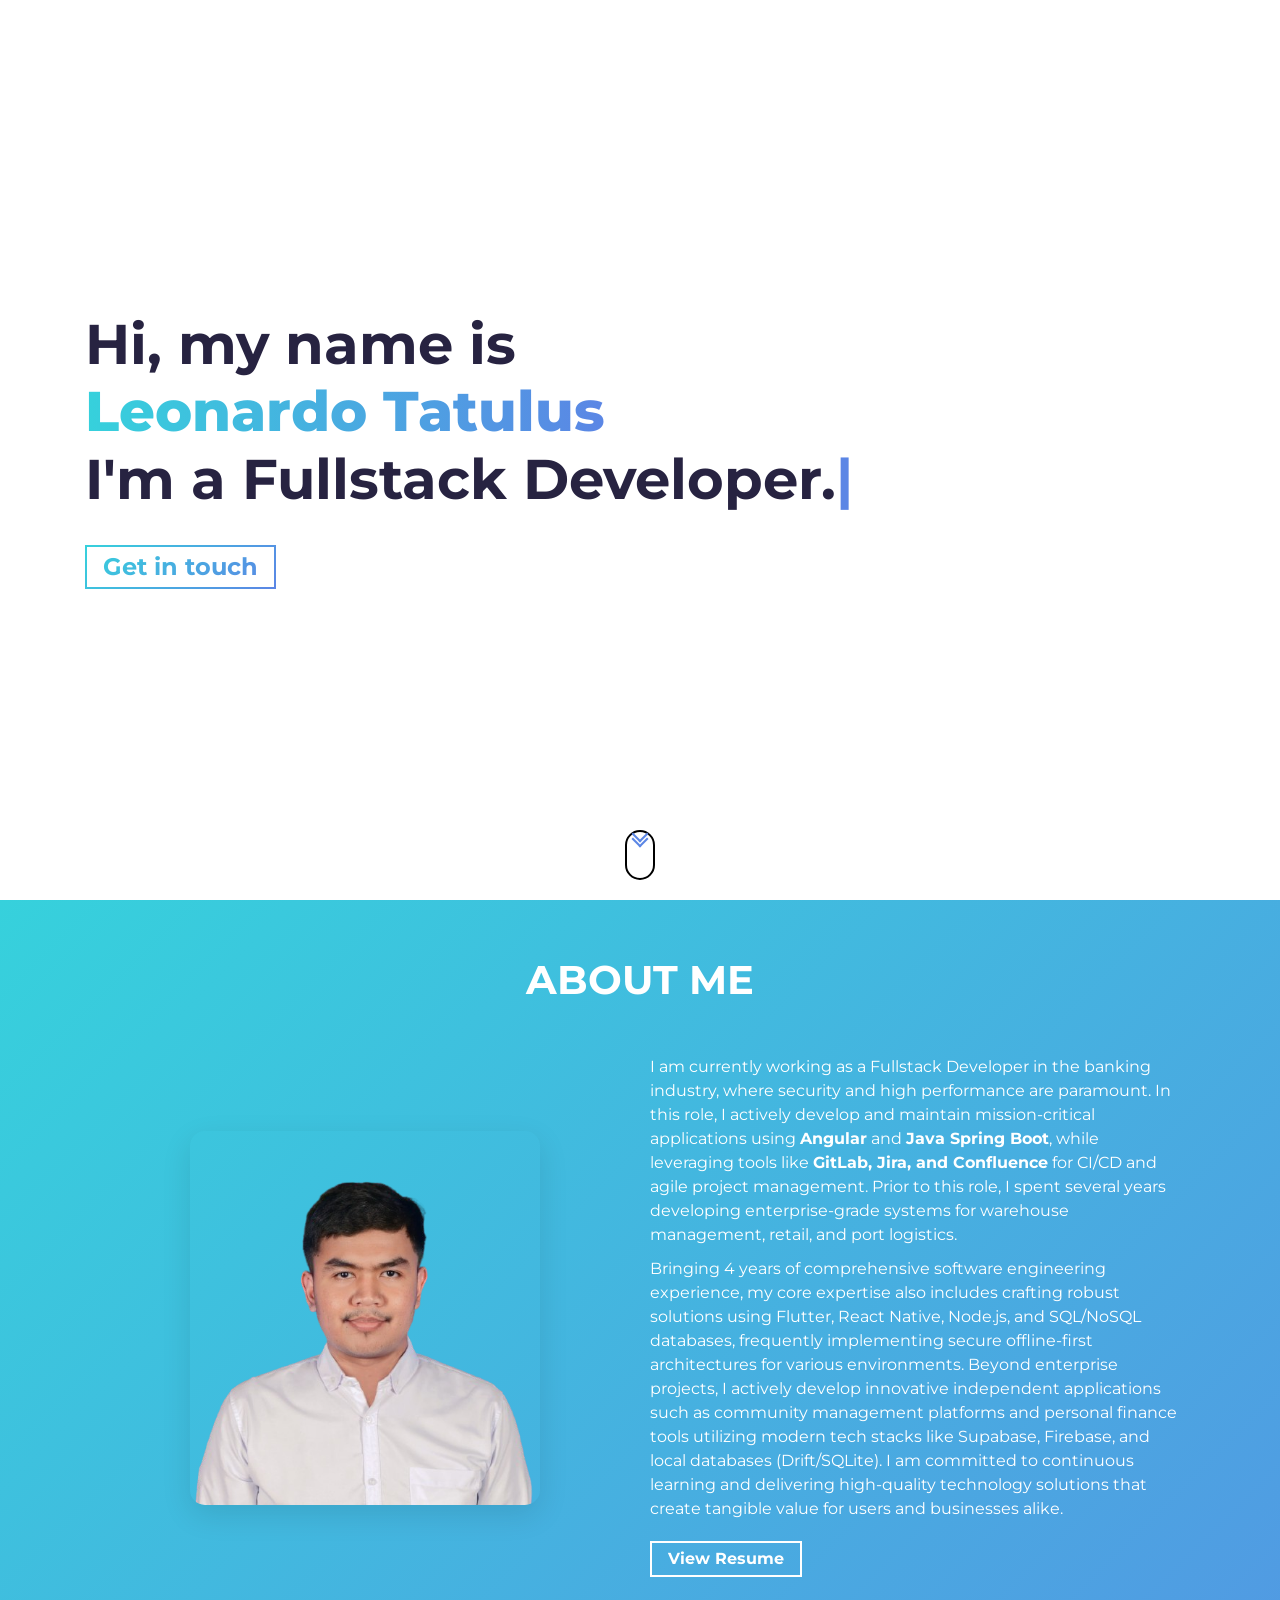
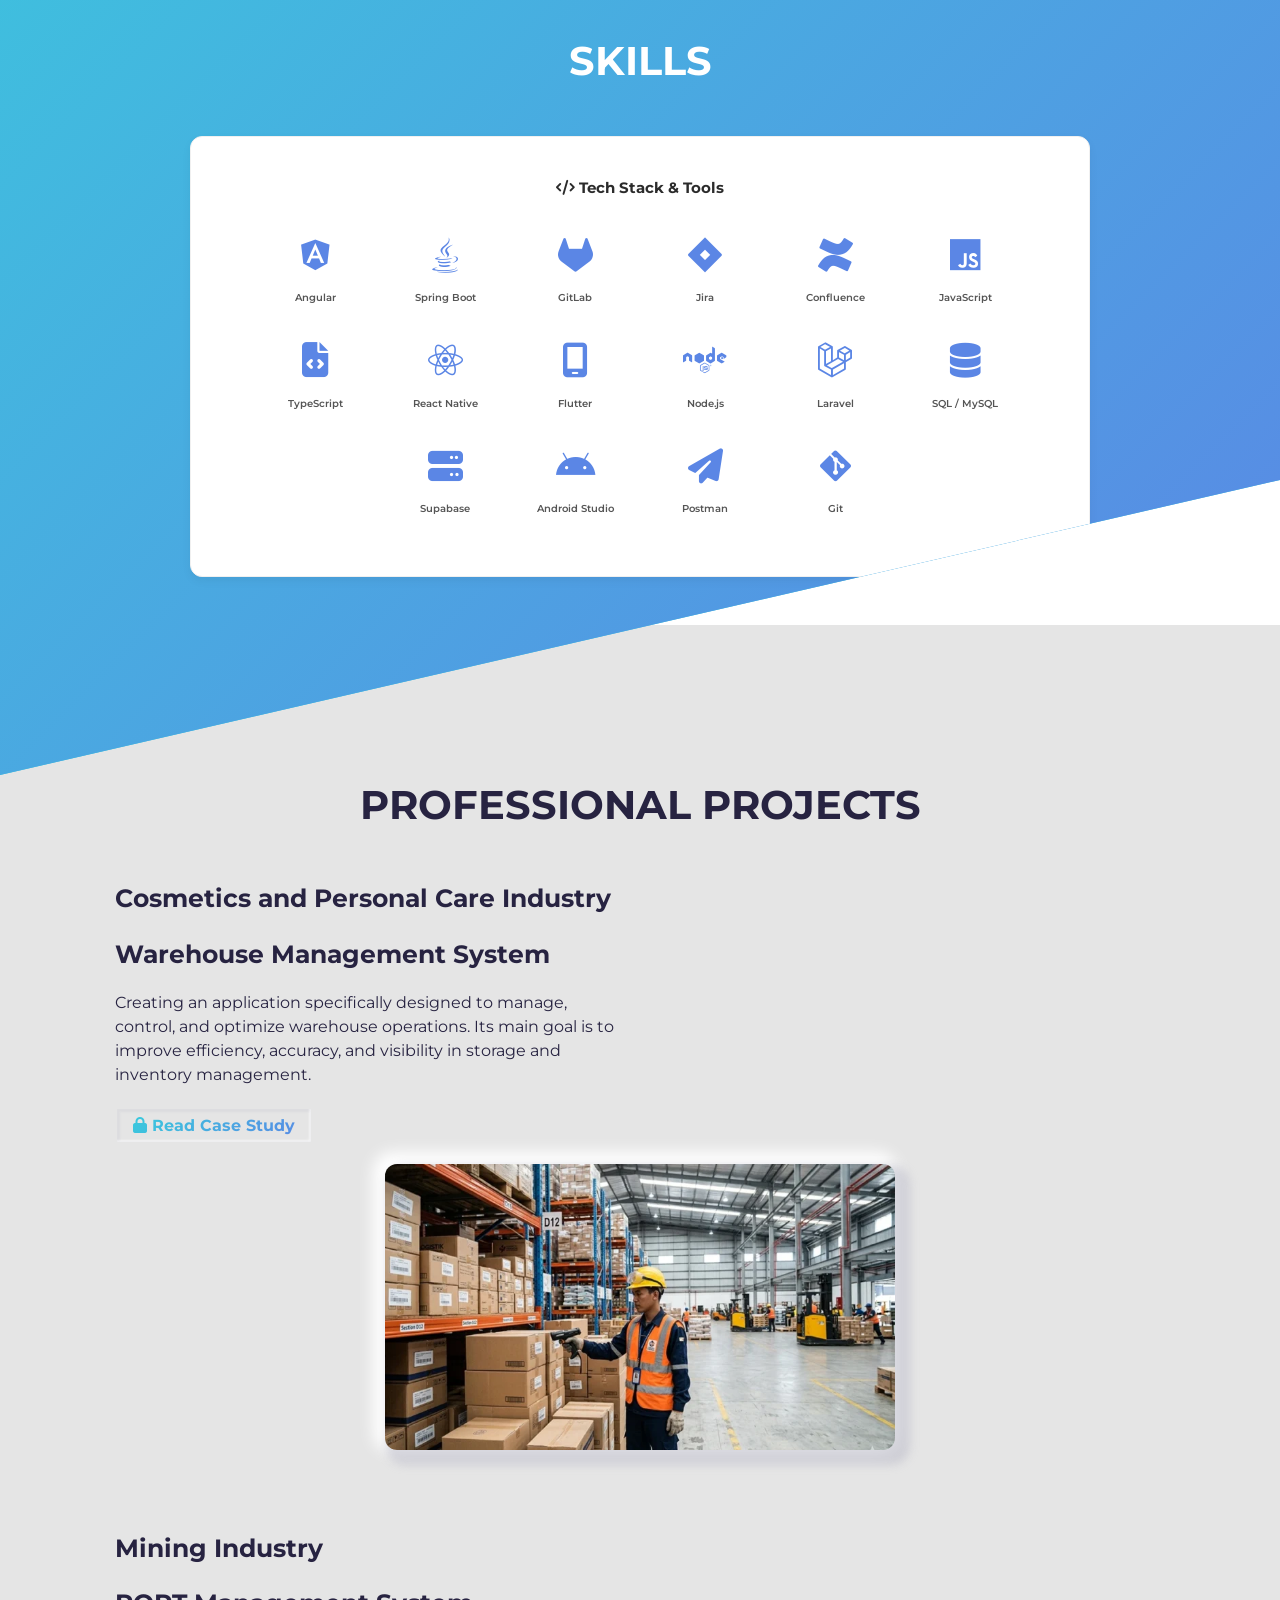
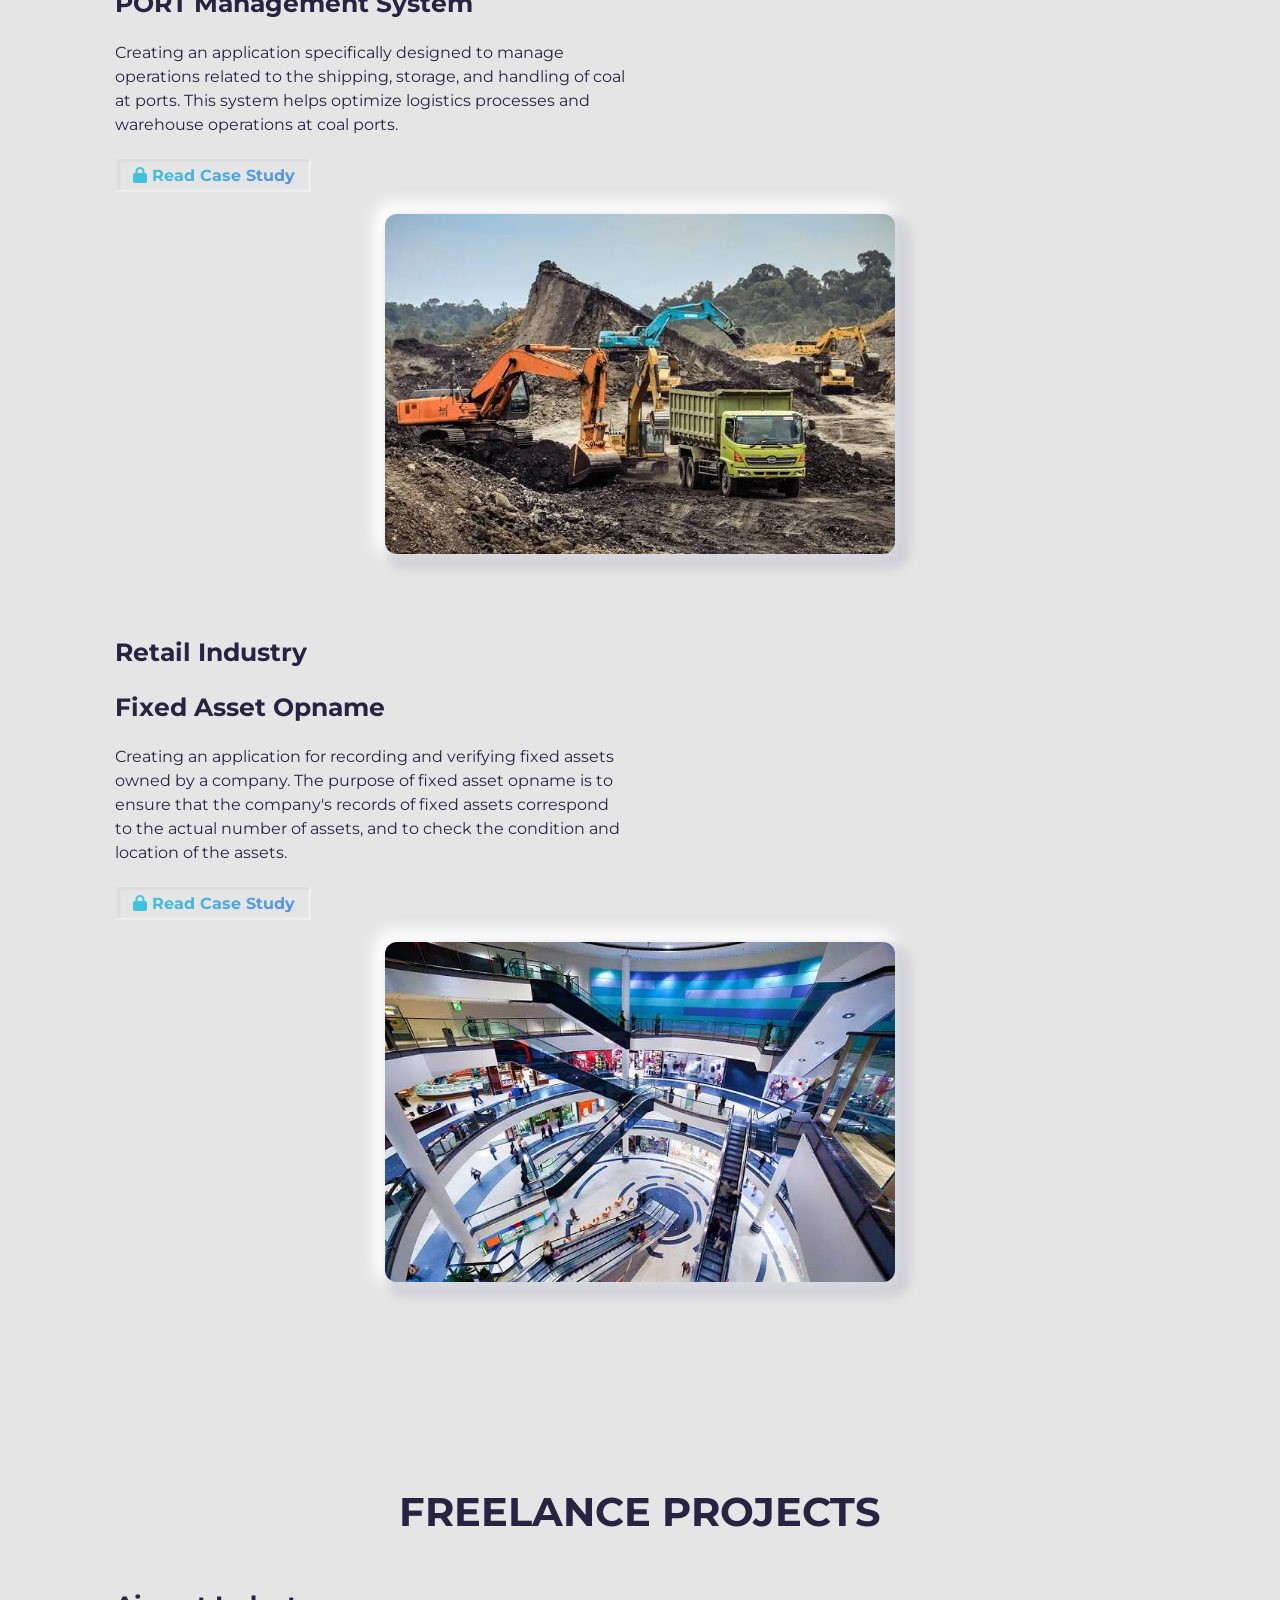
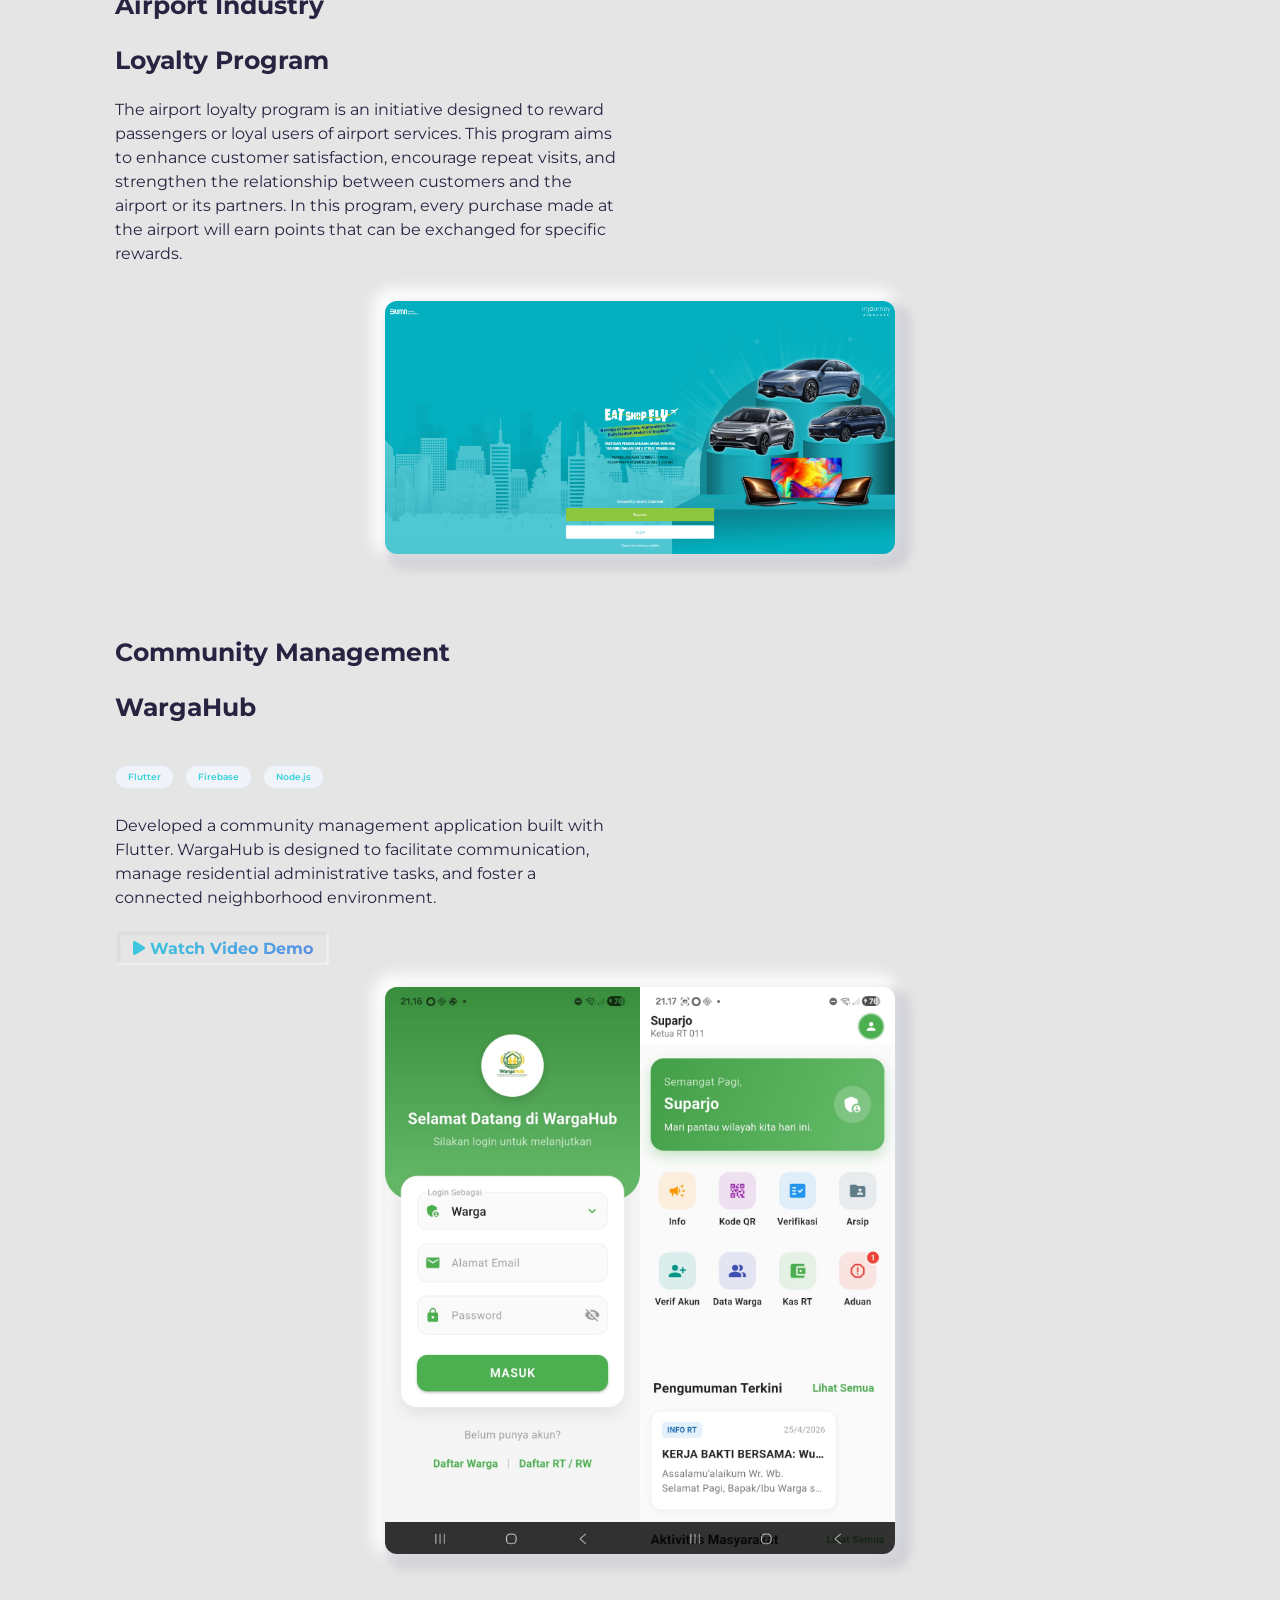
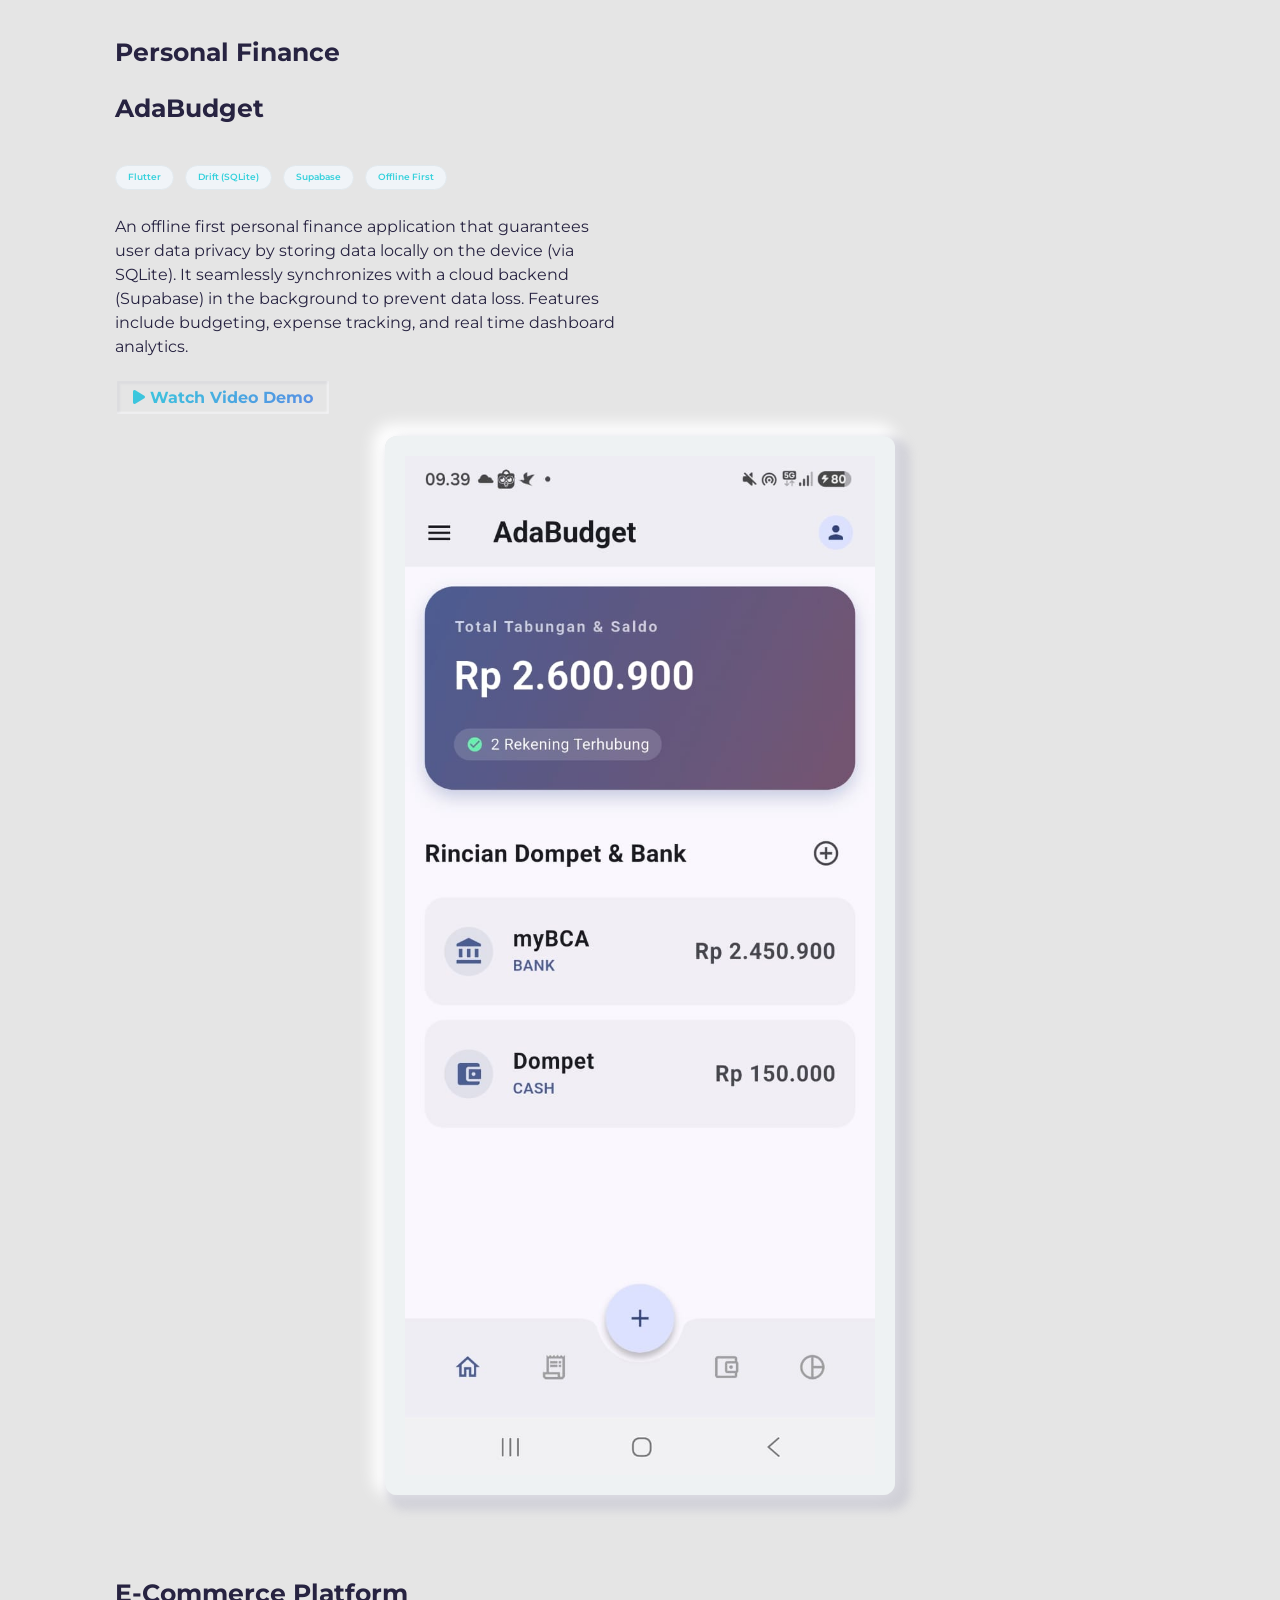
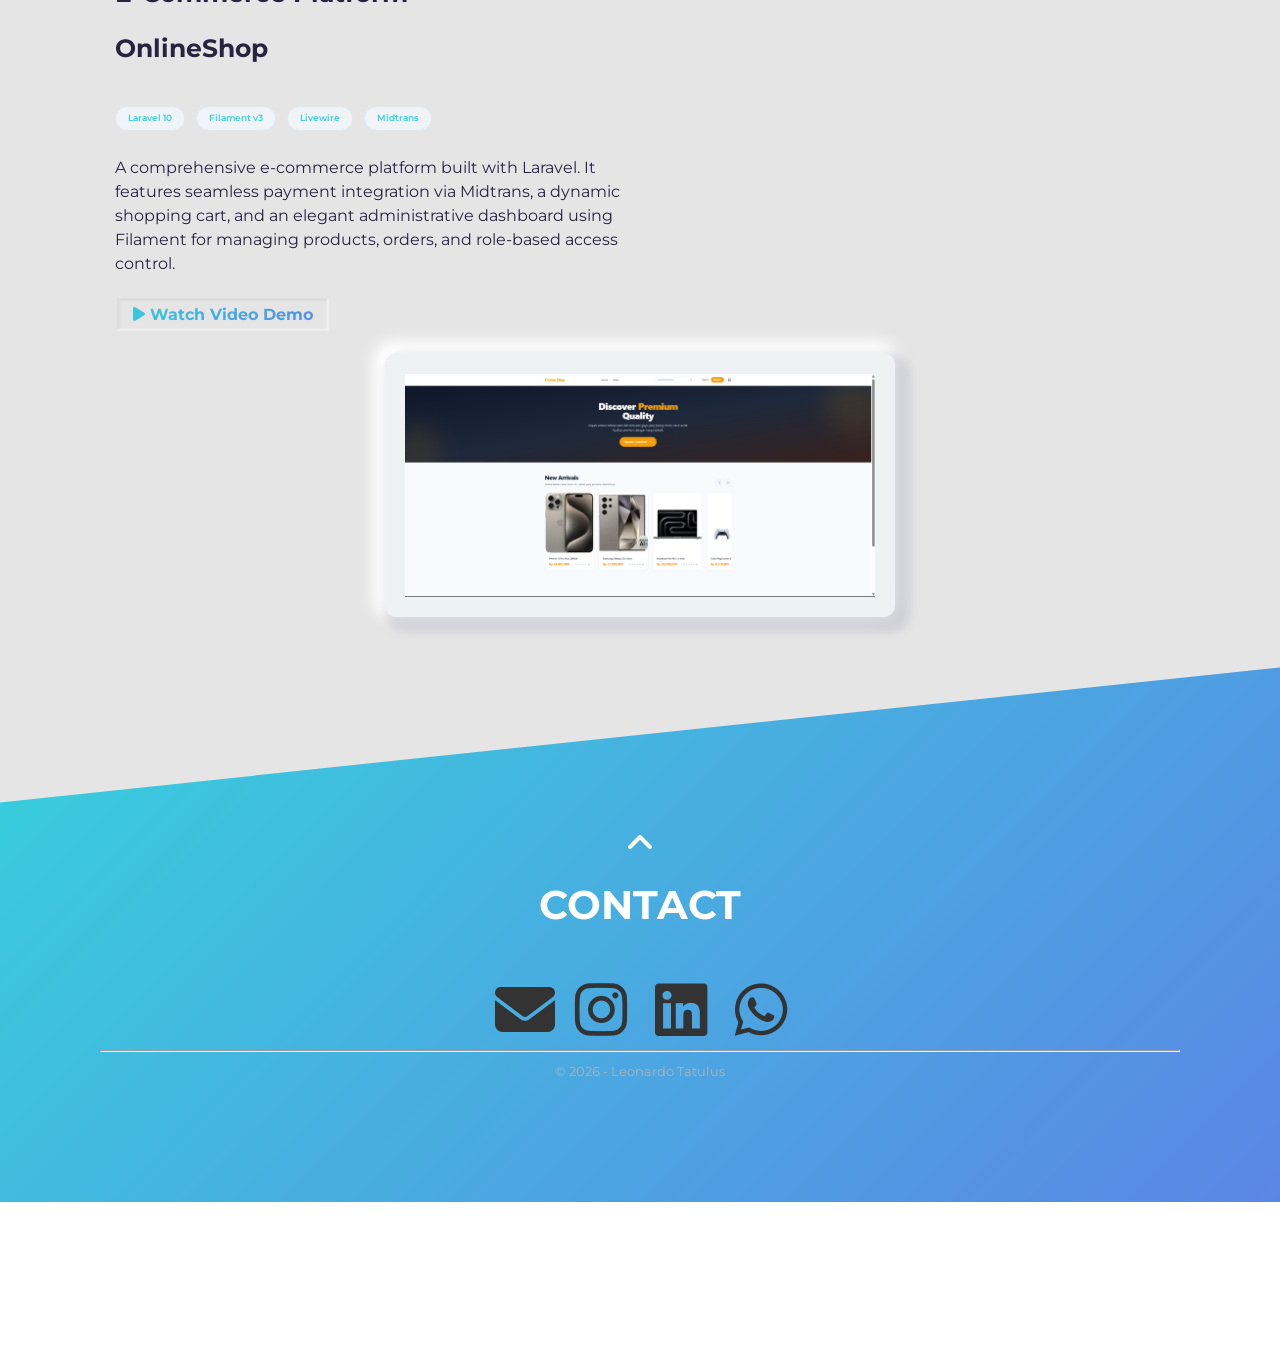
==== commit 1a19500e: "Add Android Studio, Postman, and AdaBudget.jpeg image" ====
--- a/index.html
+++ b/index.html
@@ -307,6 +307,8 @@
               <div class="skill-item"><i class="fa-brands fa-laravel"></i><p>Laravel</p></div>
               <div class="skill-item"><i class="fa-solid fa-database"></i><p>SQL / MySQL</p></div>
               <div class="skill-item"><i class="fa-solid fa-server"></i><p>Supabase</p></div>
+              <div class="skill-item"><i class="fa-brands fa-android"></i><p>Android Studio</p></div>
+              <div class="skill-item"><i class="fa-solid fa-paper-plane"></i><p>Postman</p></div>
               <div class="skill-item"><i class="fa-brands fa-git-alt"></i><p>Git</p></div>
             </div>
           </div>
@@ -466,7 +468,7 @@
           <div class="project-wrapper__image">
             <div class="thumbnail rounded">
               <!-- Ganti gambar ini dengan screenshot AdaBudget asli milik Anda -->
-              <img src="./assets/adabudget.png" class="img-fluid" alt="AdaBudget Application" width="1366" height="767" style="background: #eef2f3; padding: 20px; box-sizing: border-box;" />
+              <img src="./assets/AdaBudget.jpeg" class="img-fluid" alt="AdaBudget Application" width="1366" height="767" style="background: #eef2f3; padding: 20px; box-sizing: border-box;" />
             </div>
           </div>
         </article>
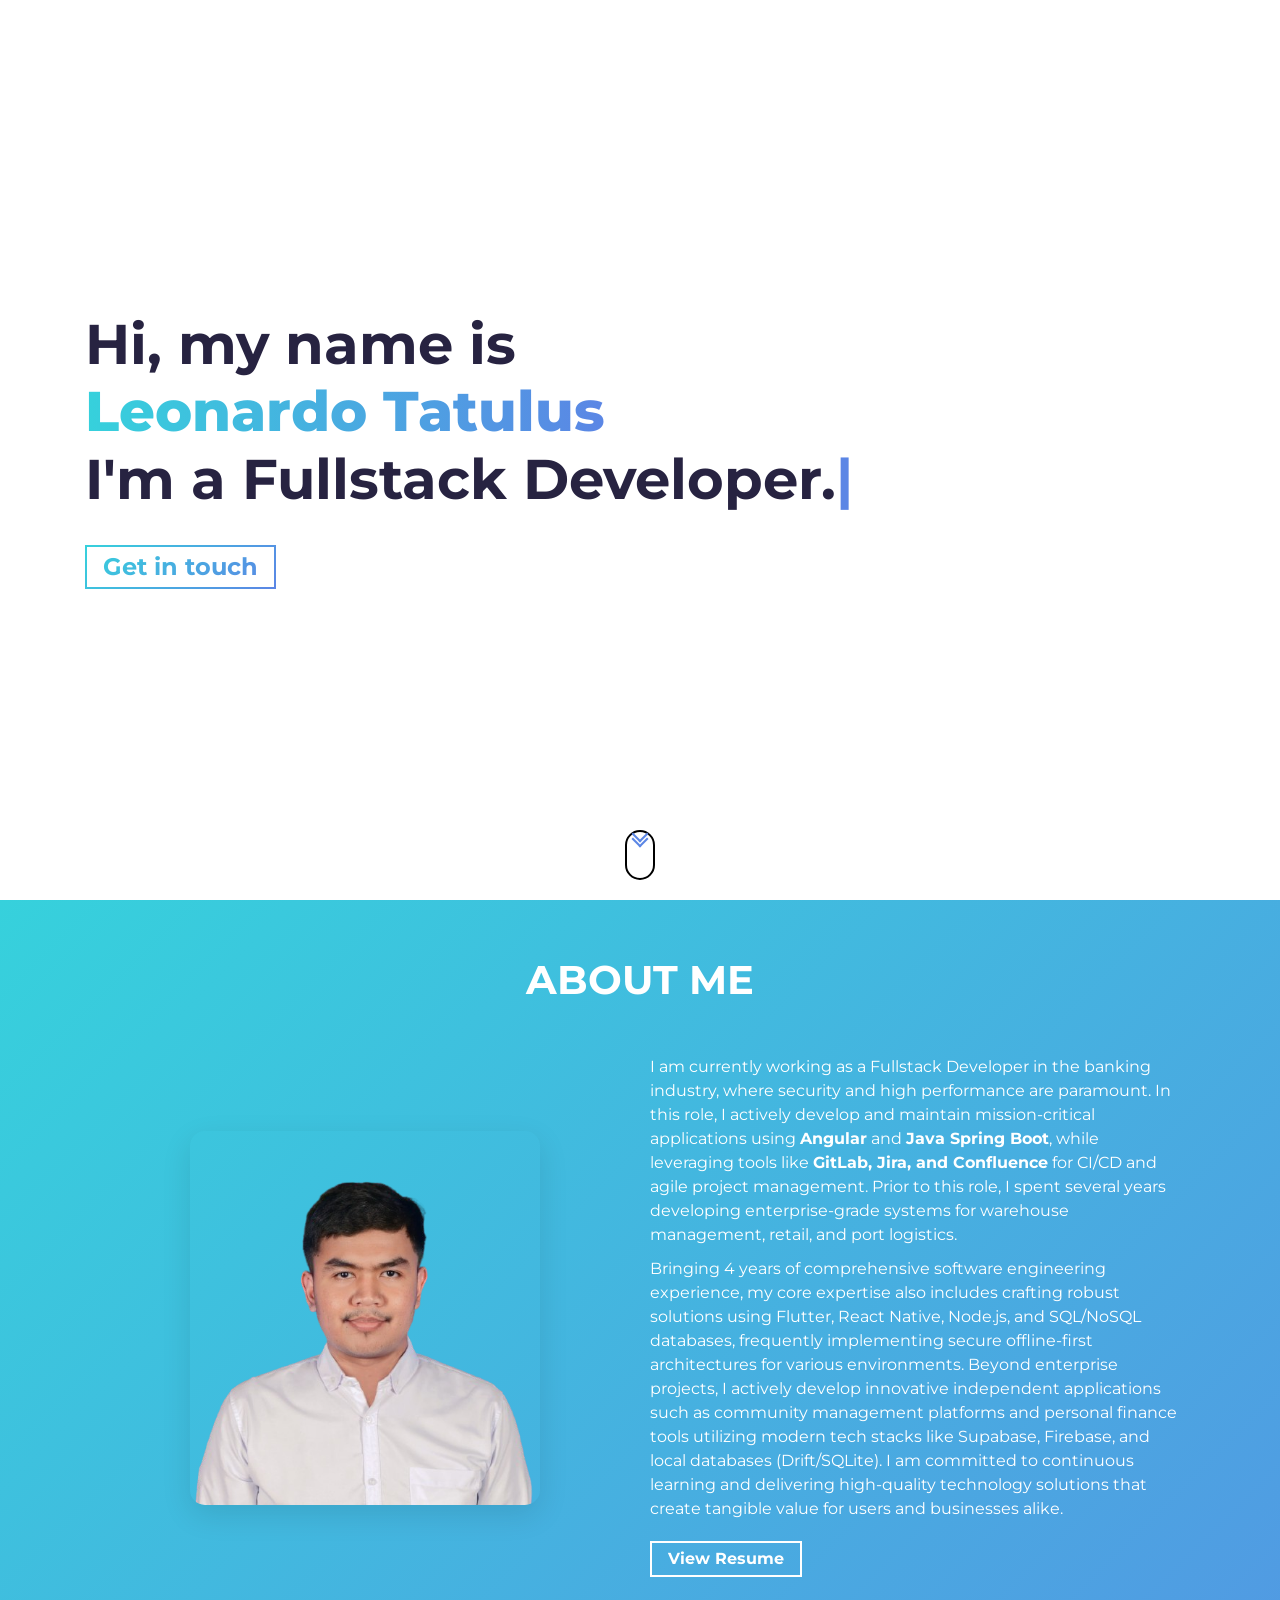
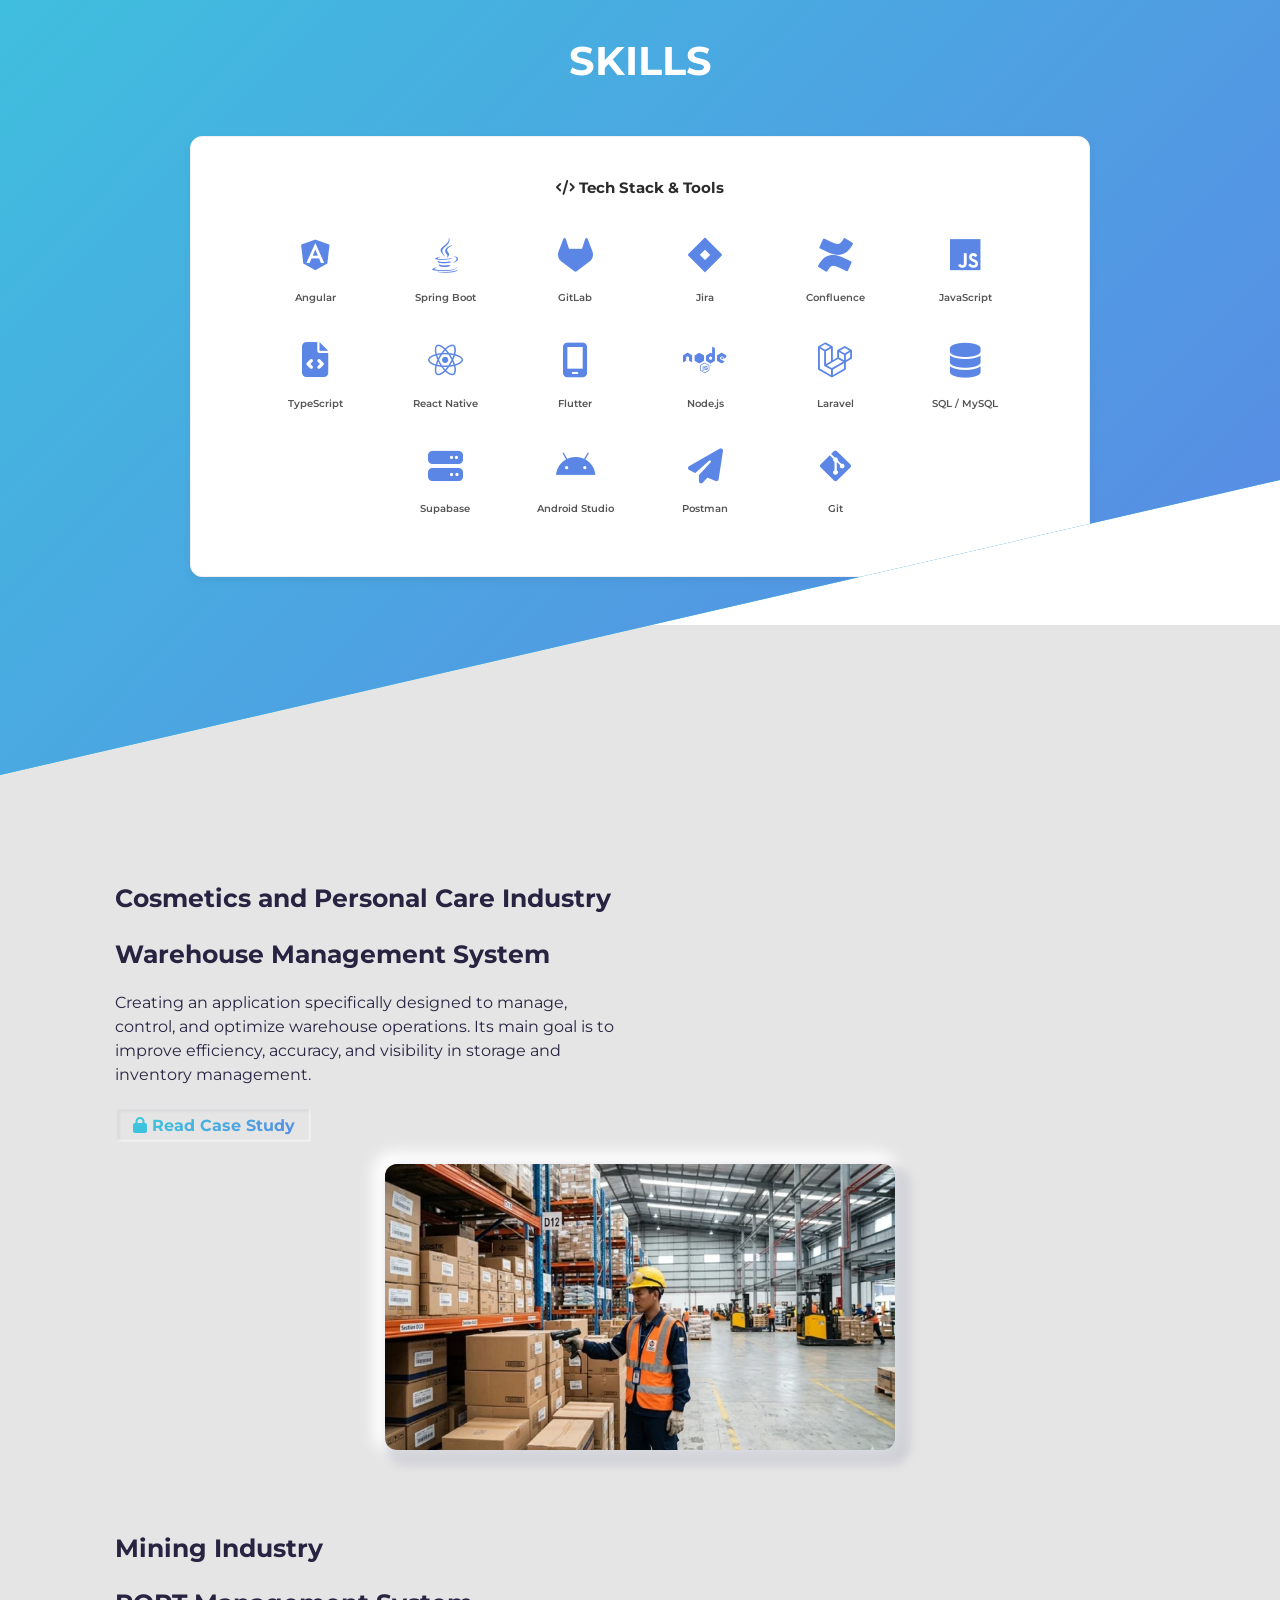
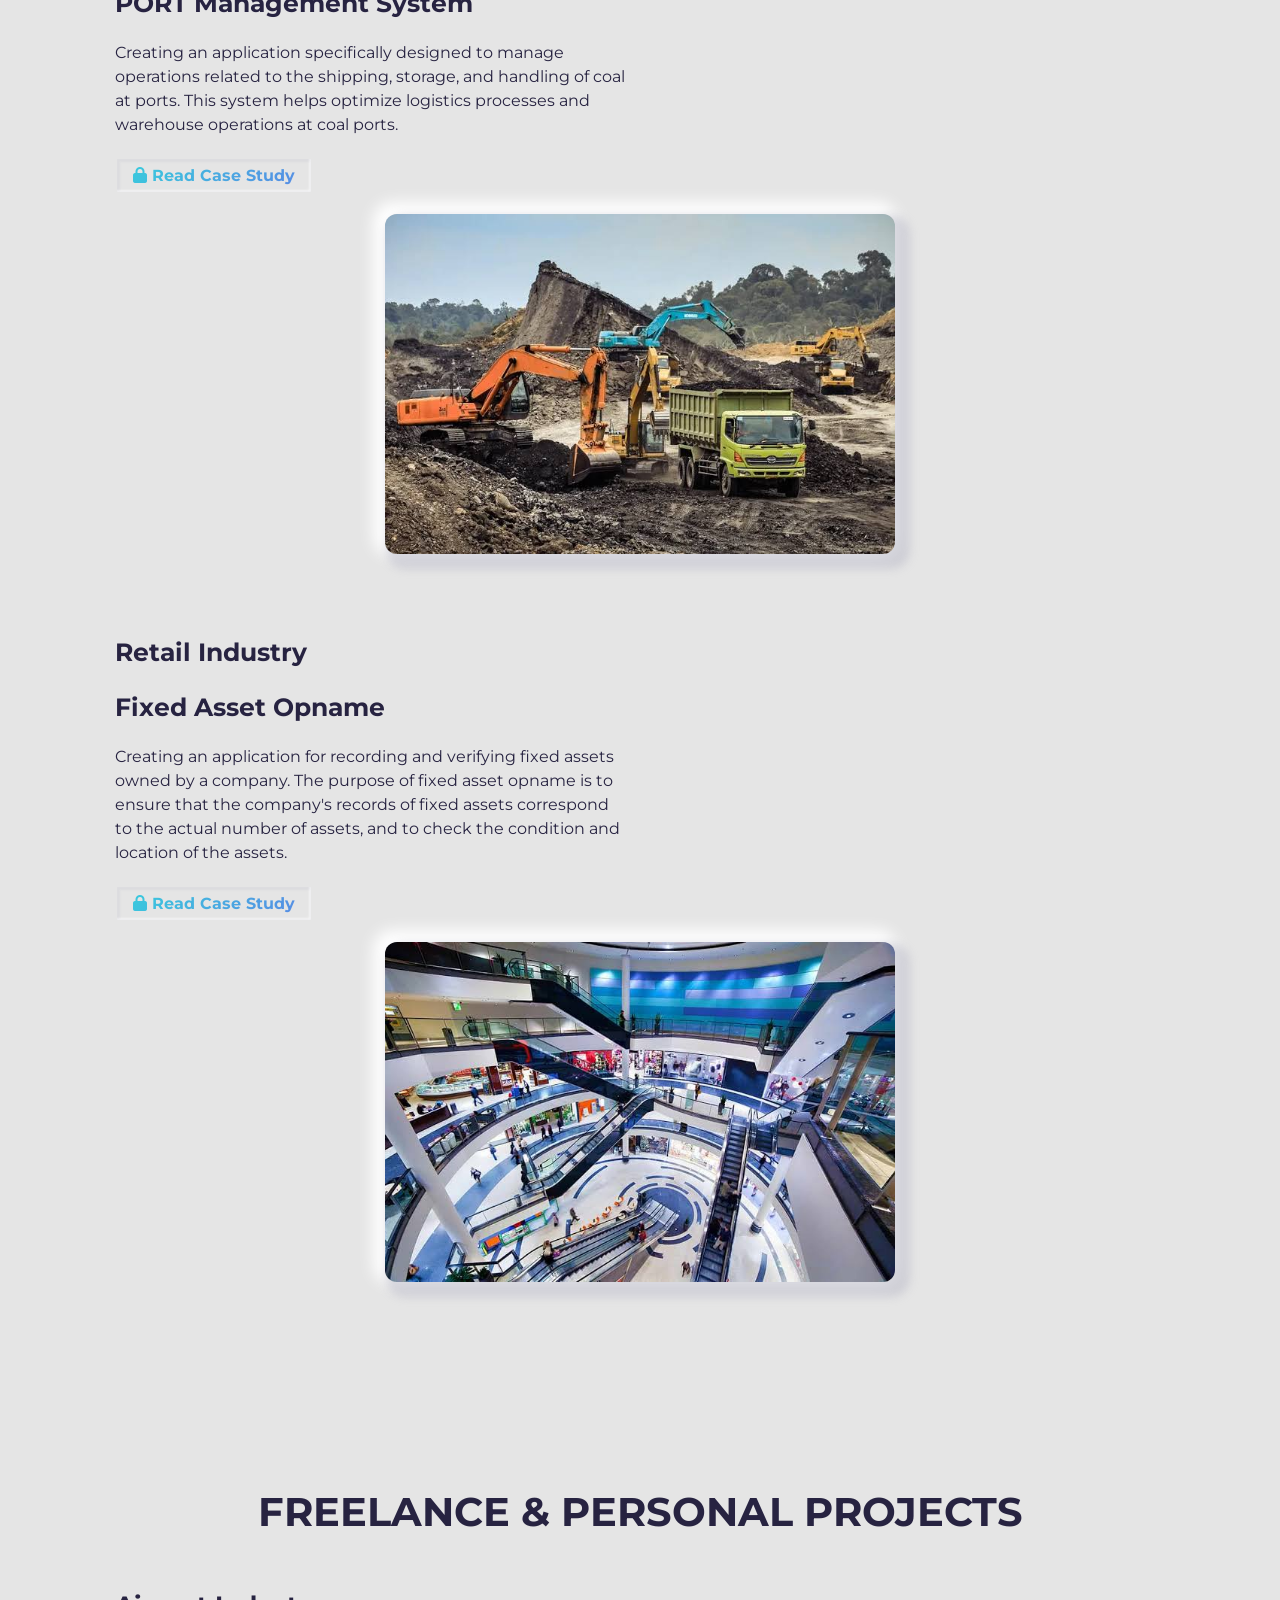
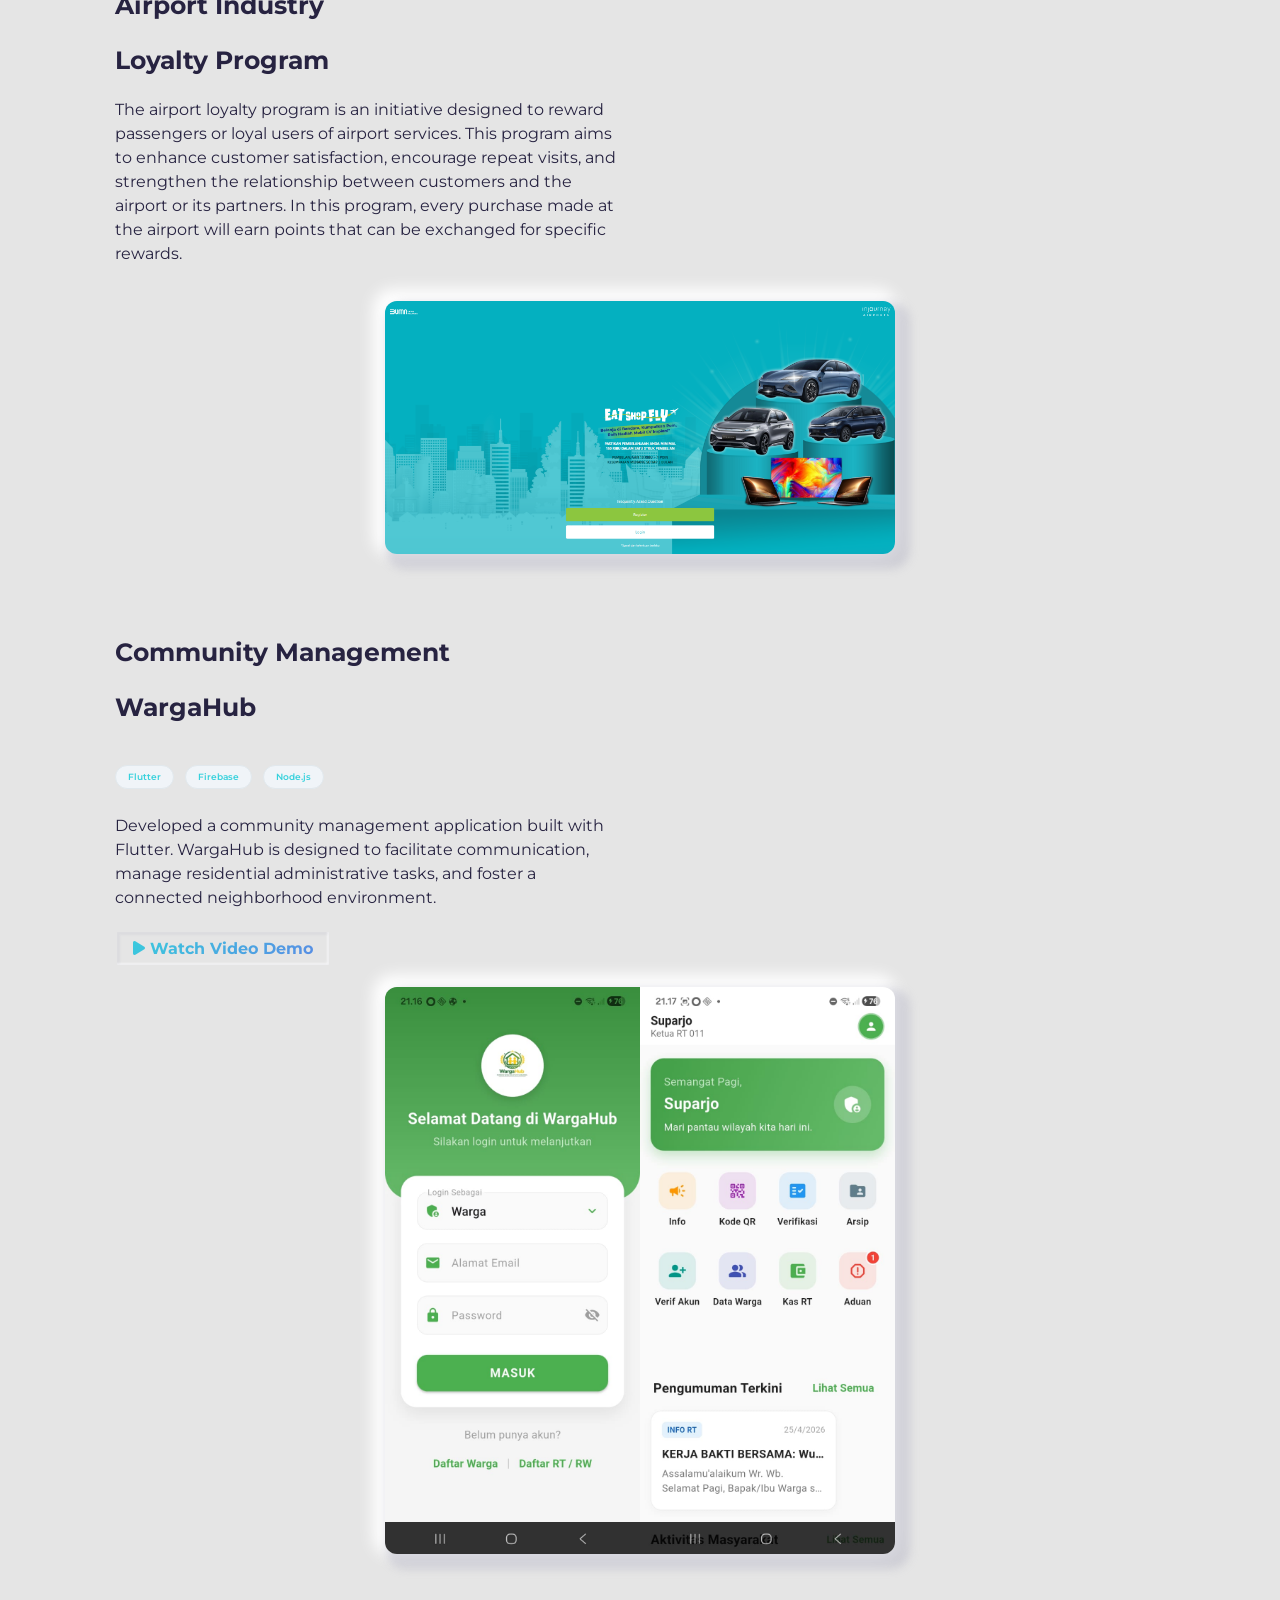
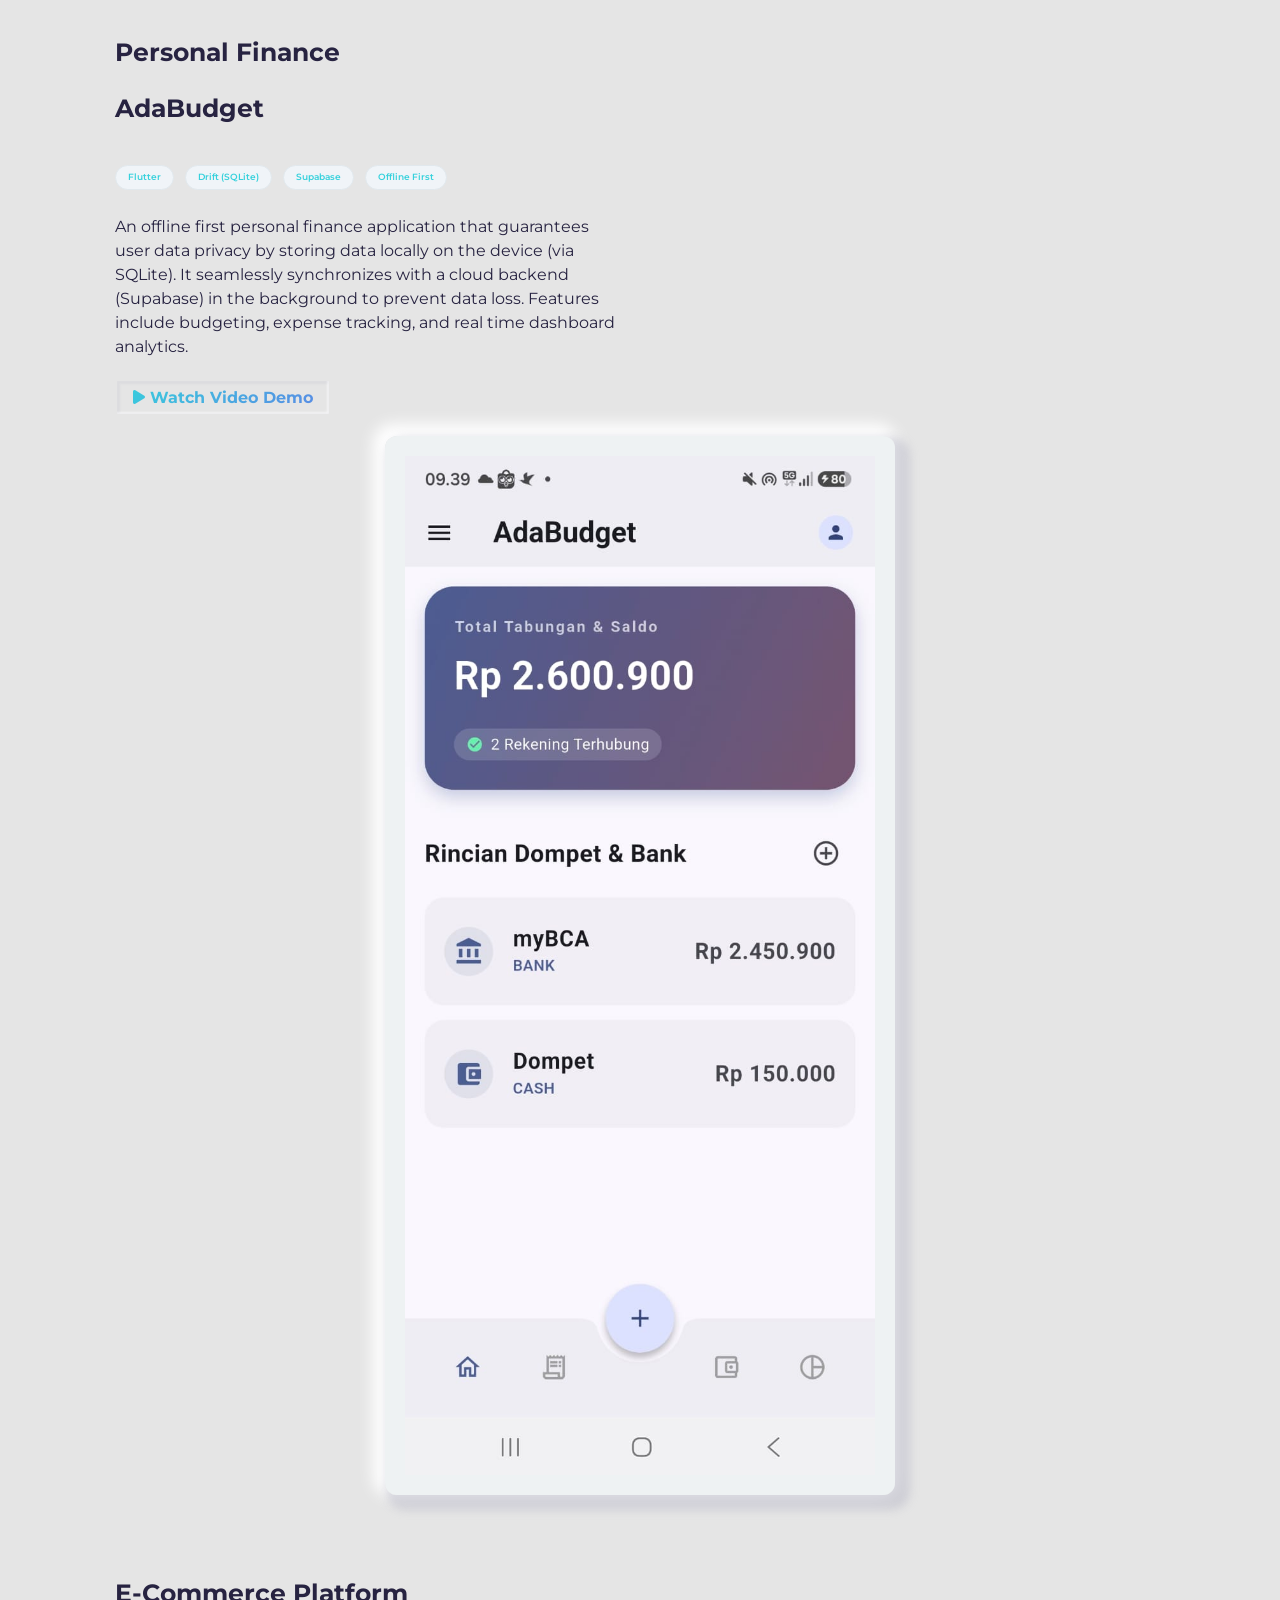
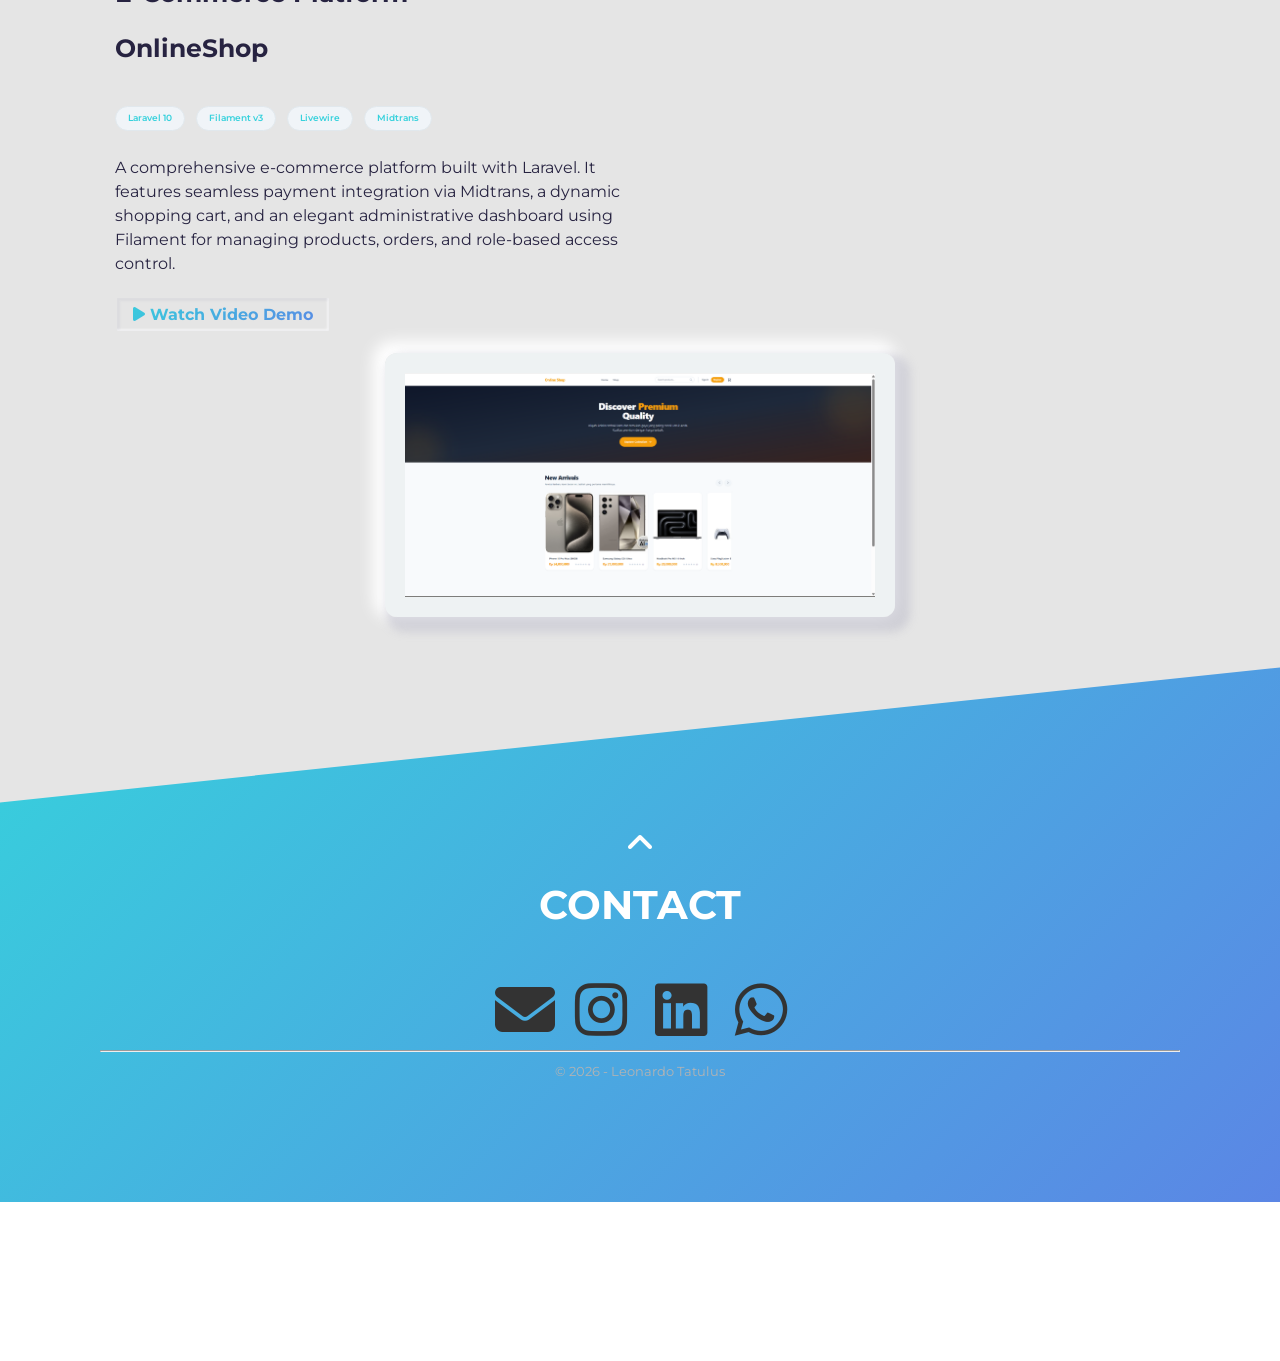
==== commit ea516b86: "Update section title to Freelance & Personal Projects" ====
--- a/index.html
+++ b/index.html
@@ -386,7 +386,7 @@
   <section id="projects">
     <div class="container">
       <div class="project-wrapper">
-        <h2 class="section-title dark-blue-text">Freelance Projects</h2>
+        <h2 class="section-title dark-blue-text">Freelance & Personal Projects</h2>
 
         <!-- Each .row is a project -->
         <article class="row">
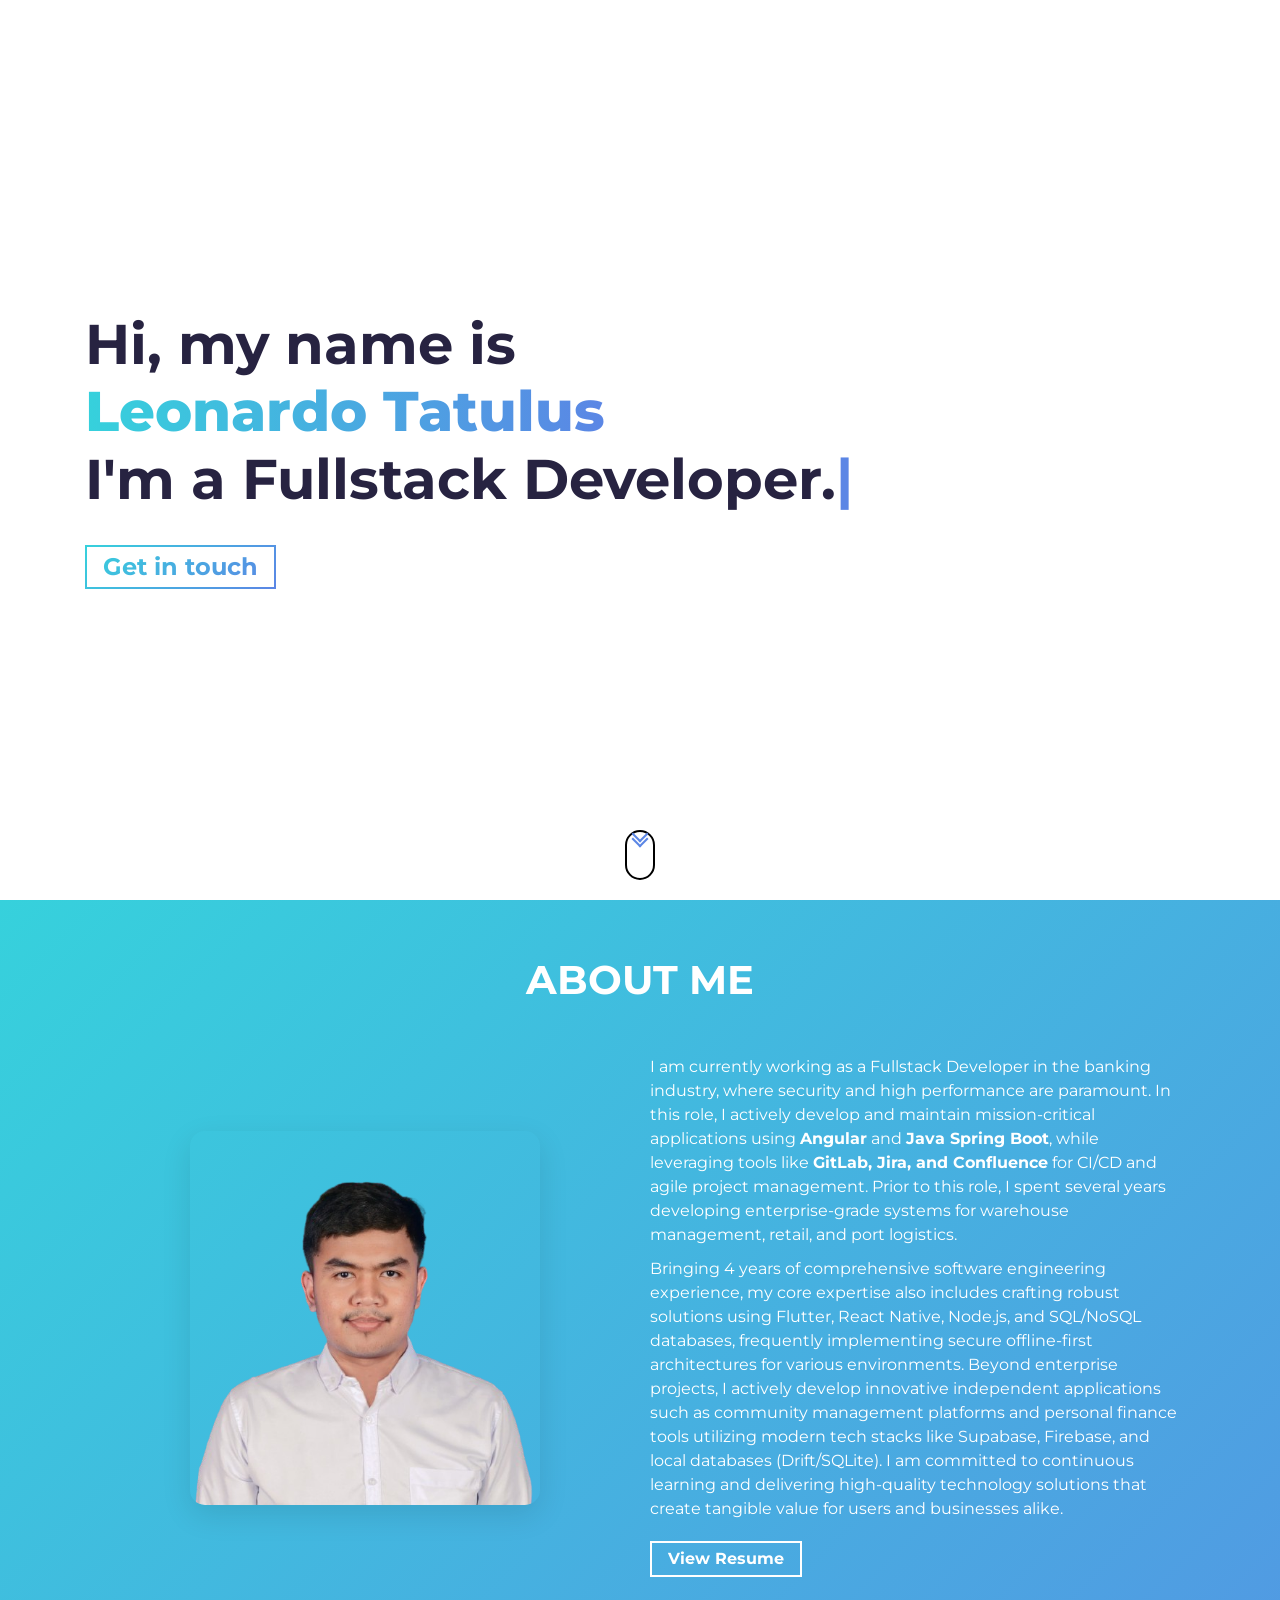
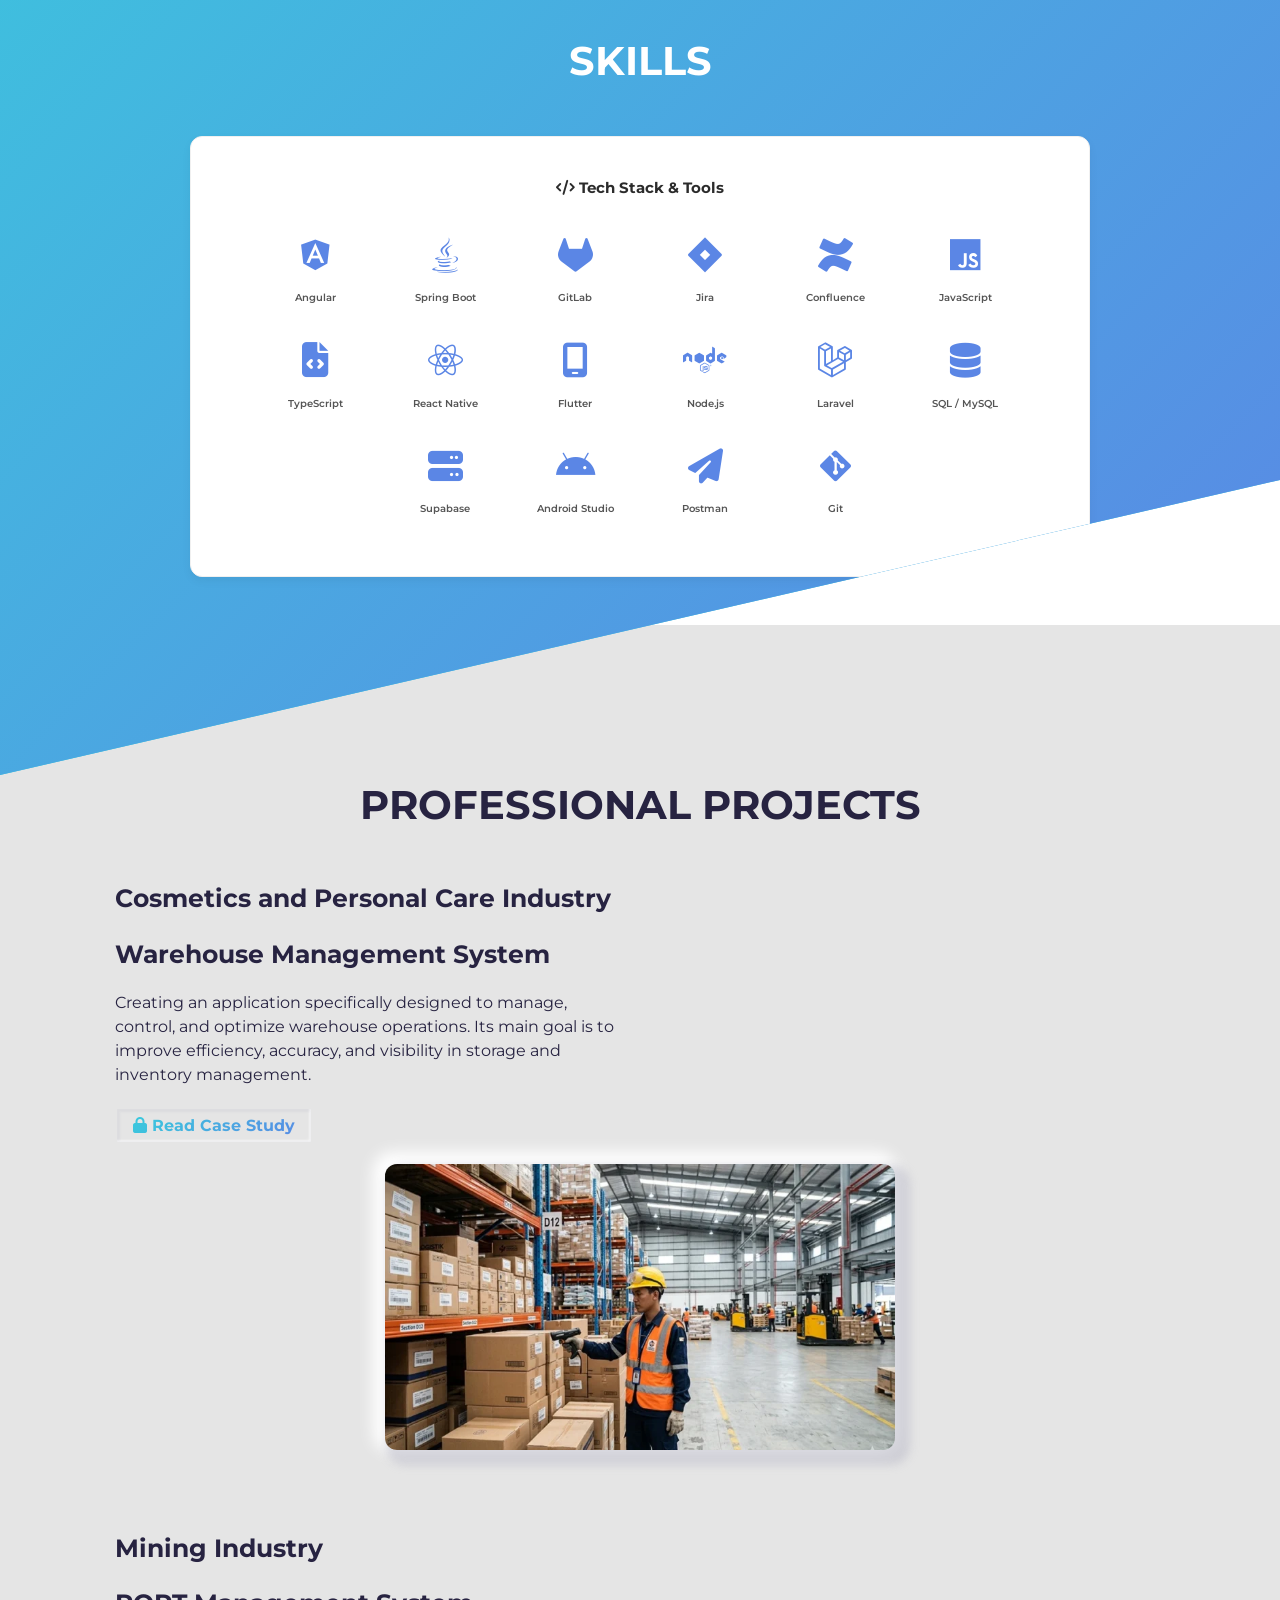
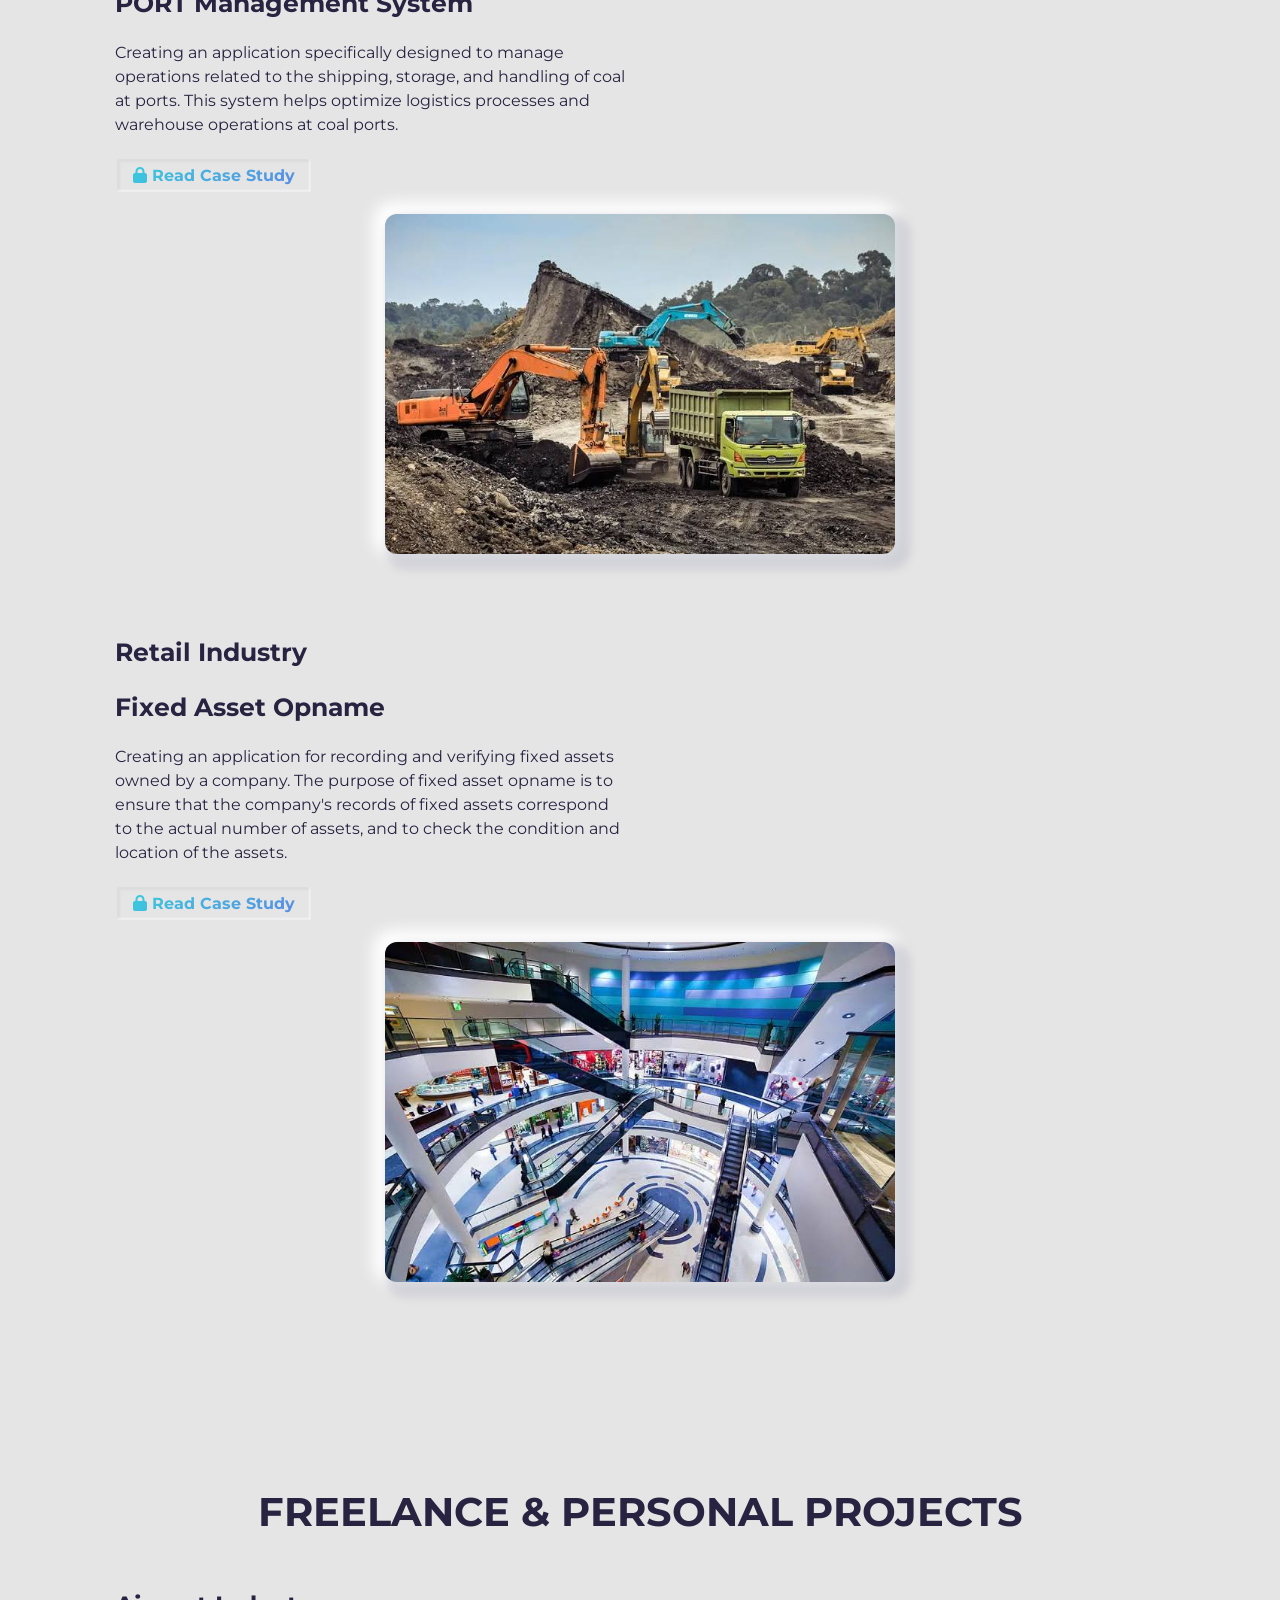
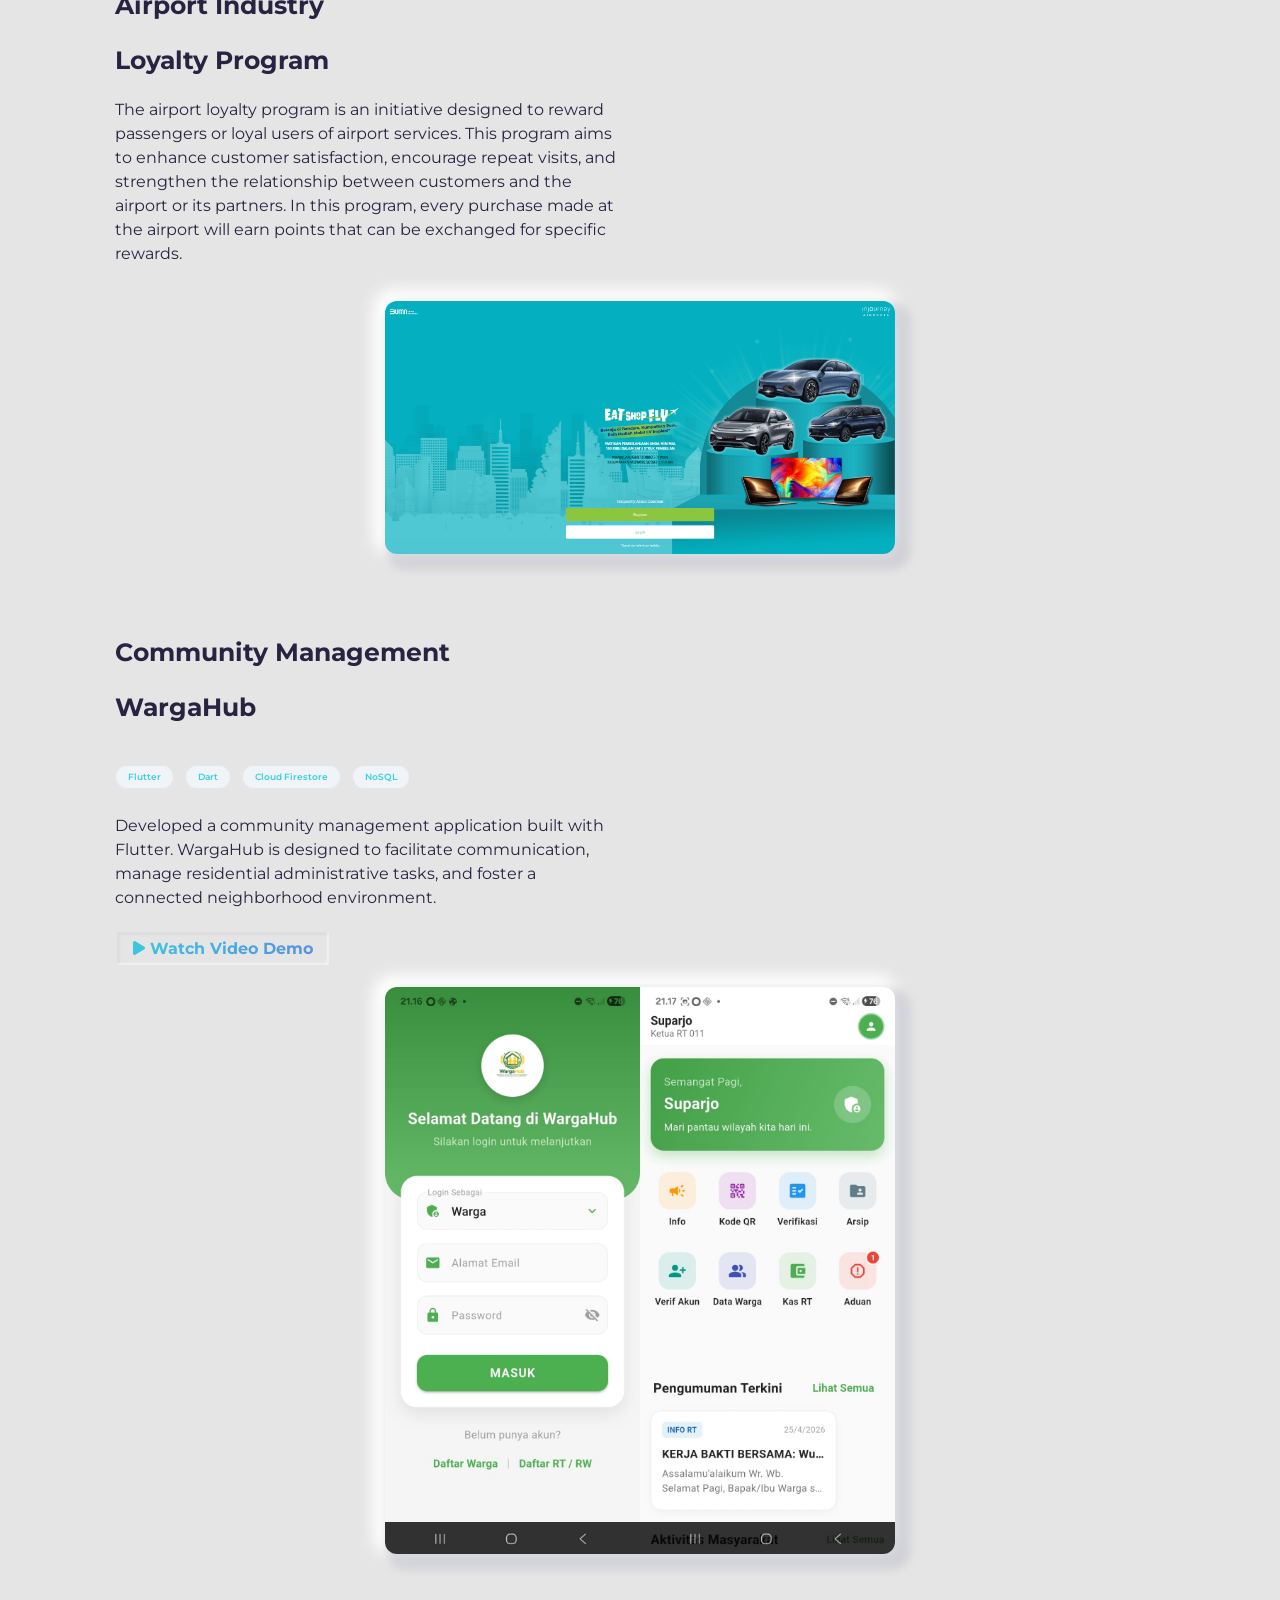
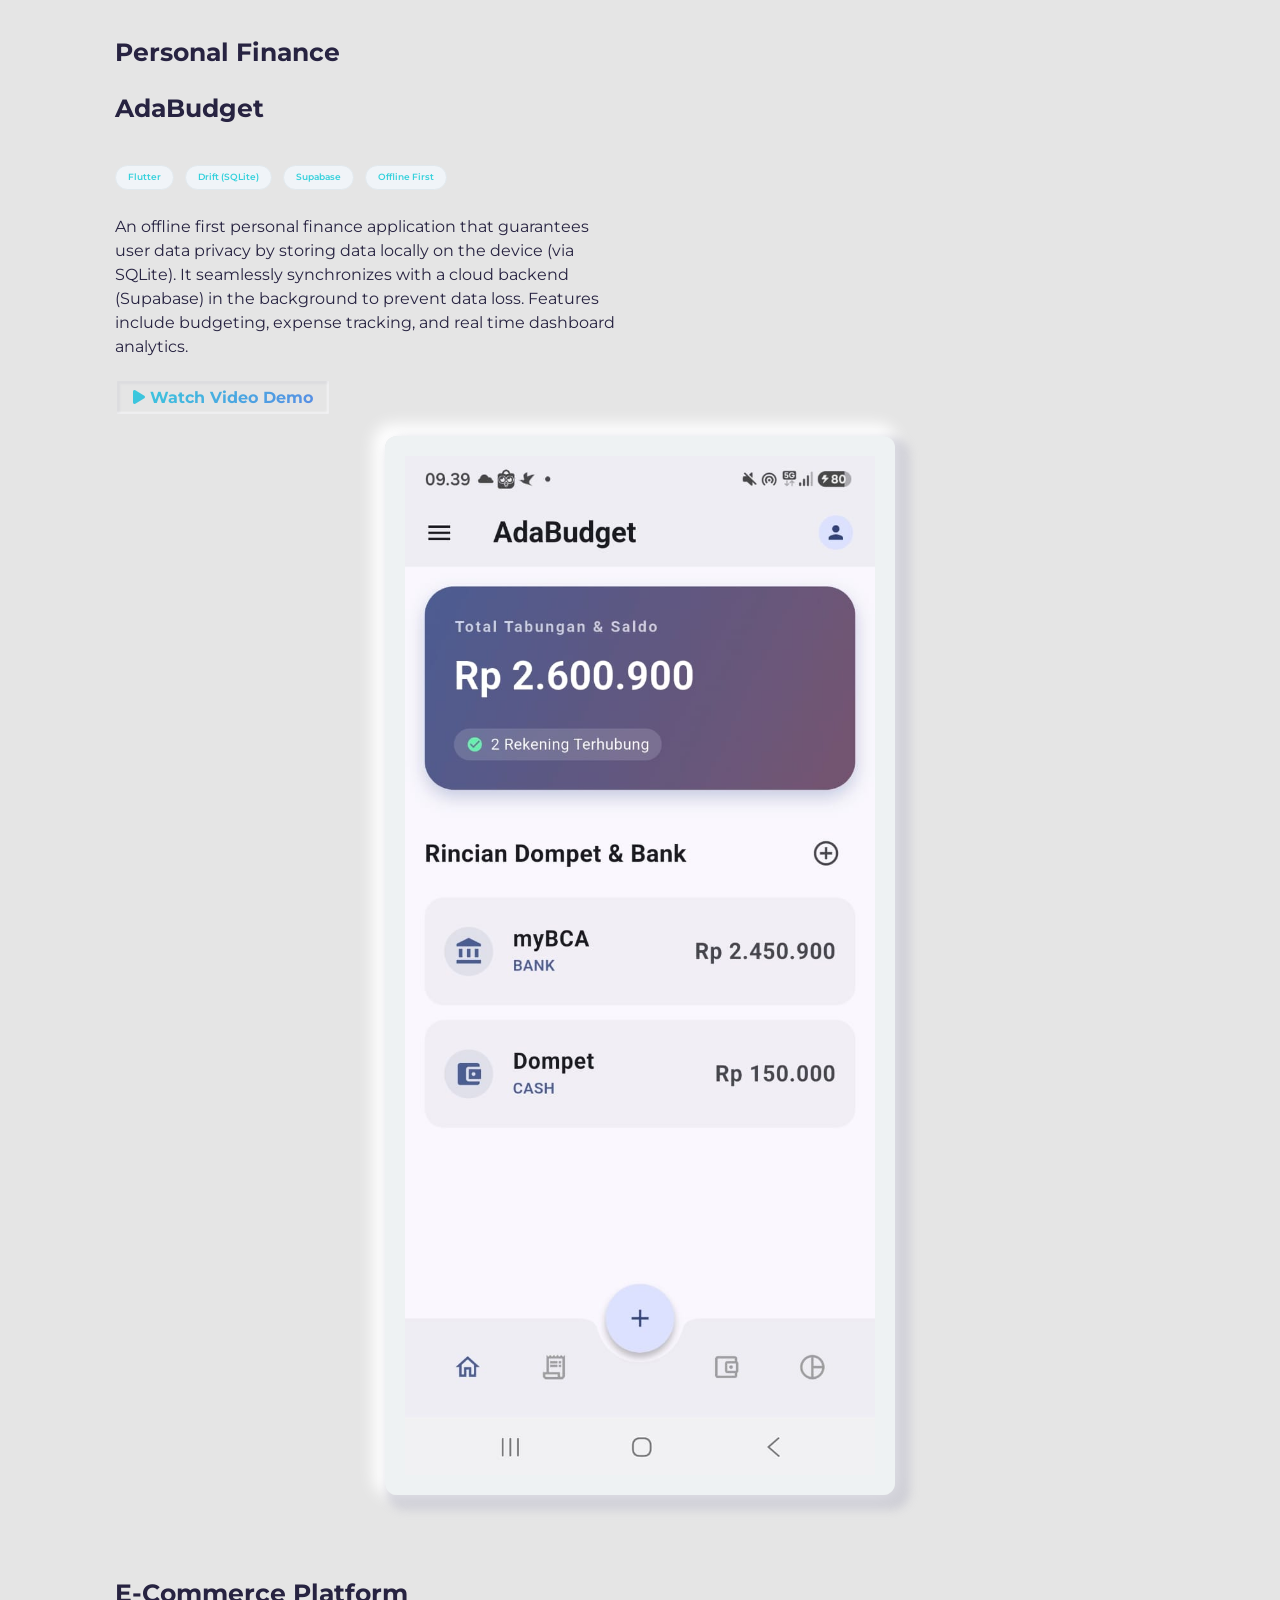
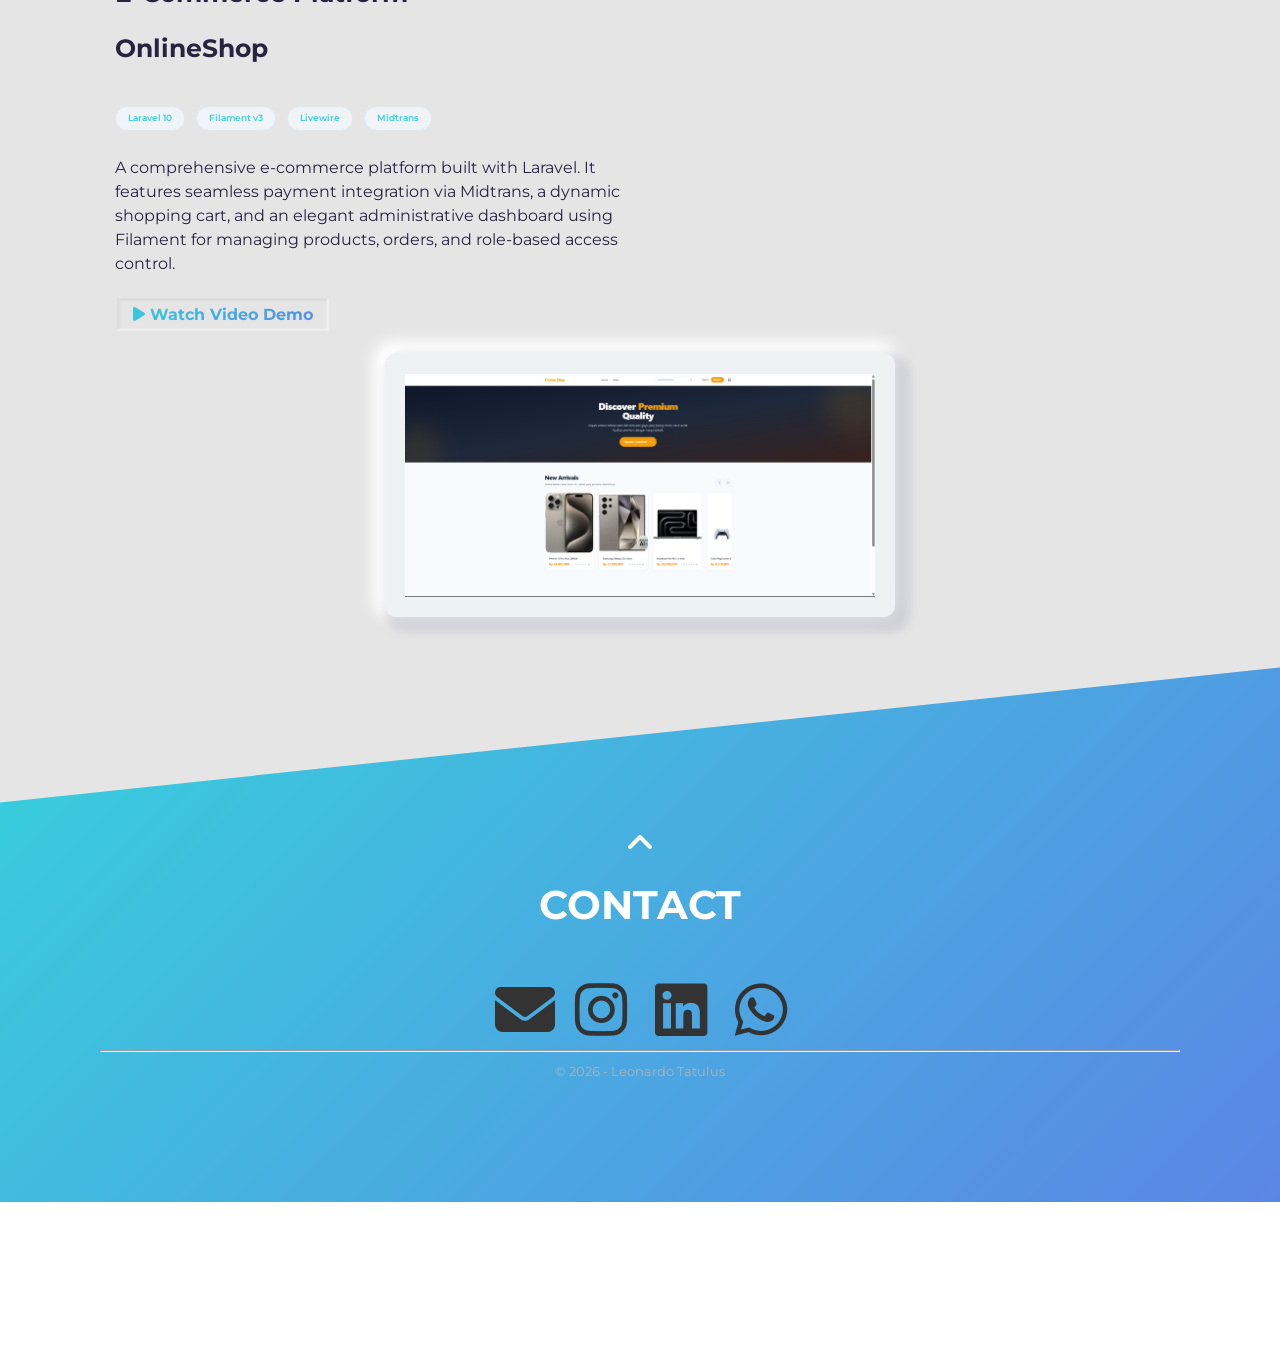
==== commit dc769398: "Update WargaHub tech stack to Dart, Cloud Firestore, NoSQL" ====
--- a/index.html
+++ b/index.html
@@ -424,8 +424,9 @@
             <h6 class="project-wrapper__text-title">WargaHub</h6>
             <div style="margin-bottom: 15px;">
               <span class="tech-chip">Flutter</span>
-              <span class="tech-chip">Firebase</span>
-              <span class="tech-chip">Node.js</span>
+              <span class="tech-chip">Dart</span>
+              <span class="tech-chip">Cloud Firestore</span>
+              <span class="tech-chip">NoSQL</span>
             </div>
             <p class="project-wrapper__text-info">
               Developed a community management application built with Flutter. WargaHub is designed to facilitate
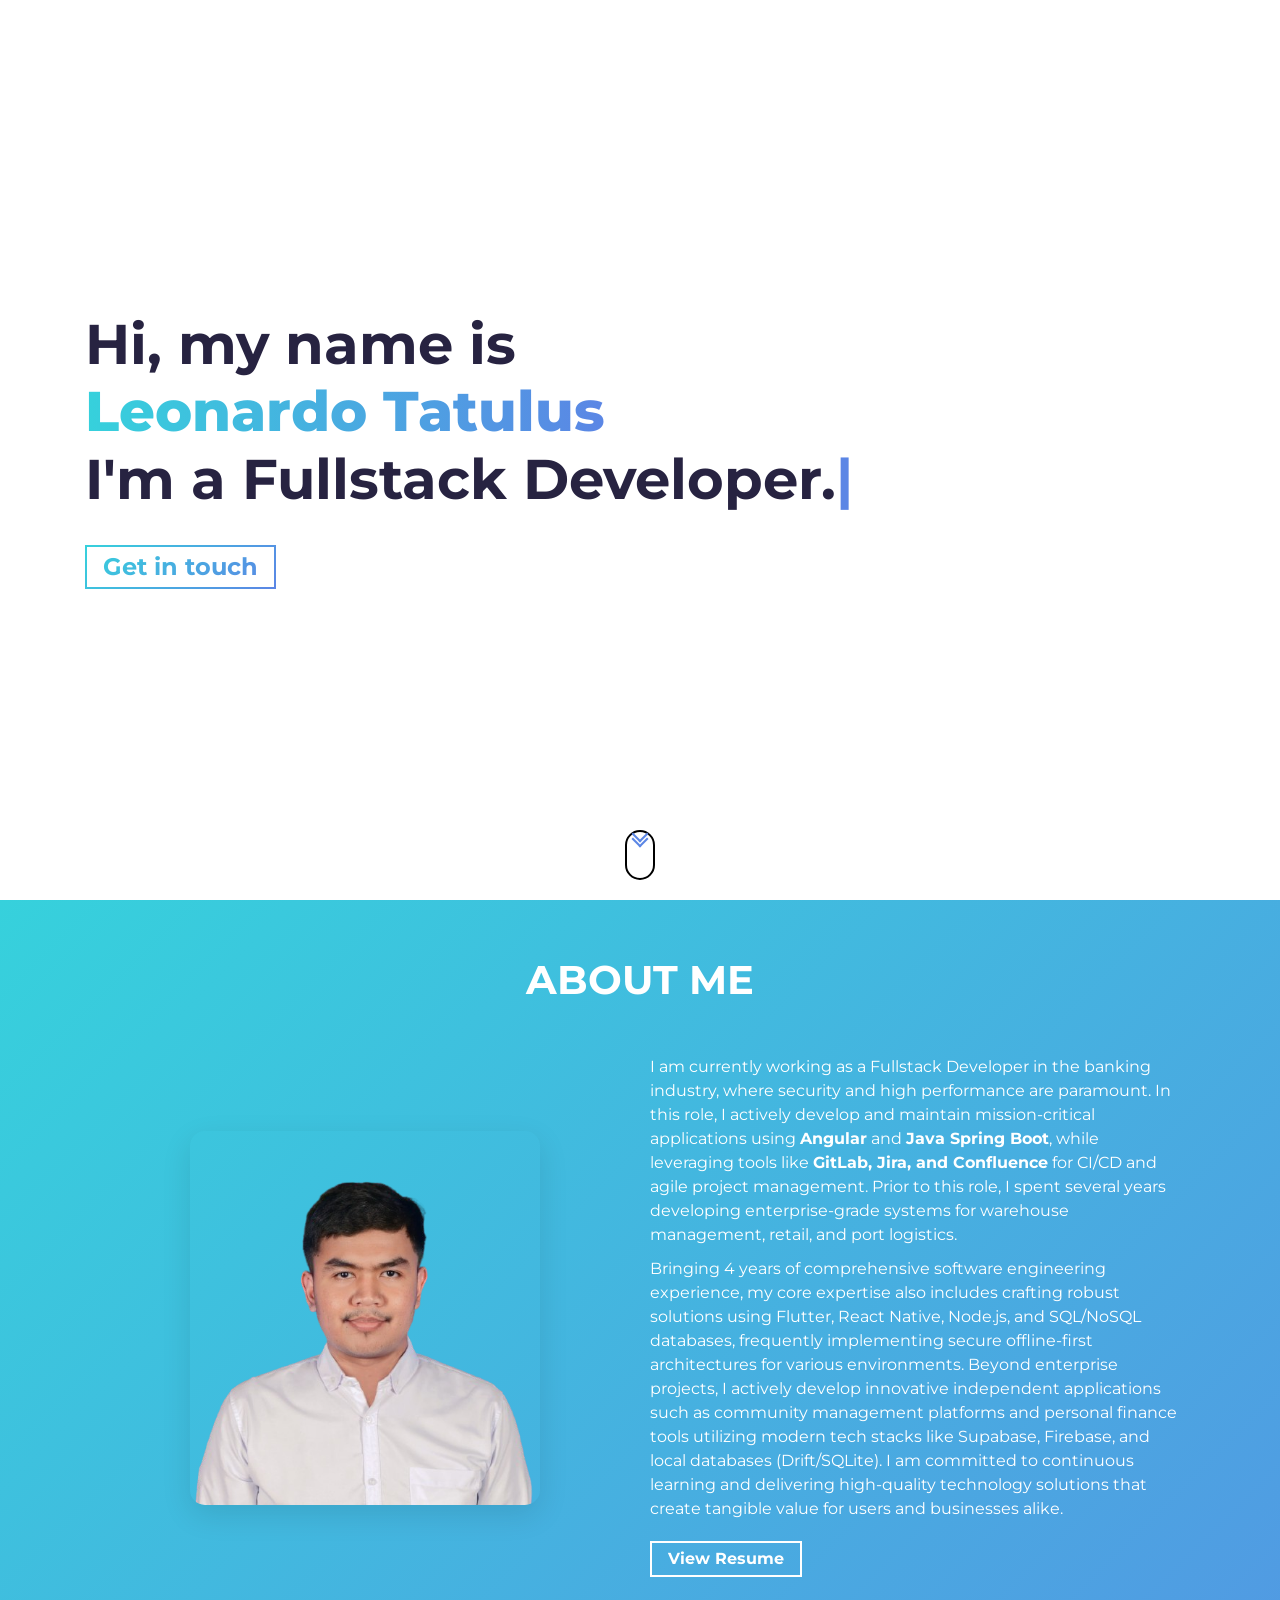
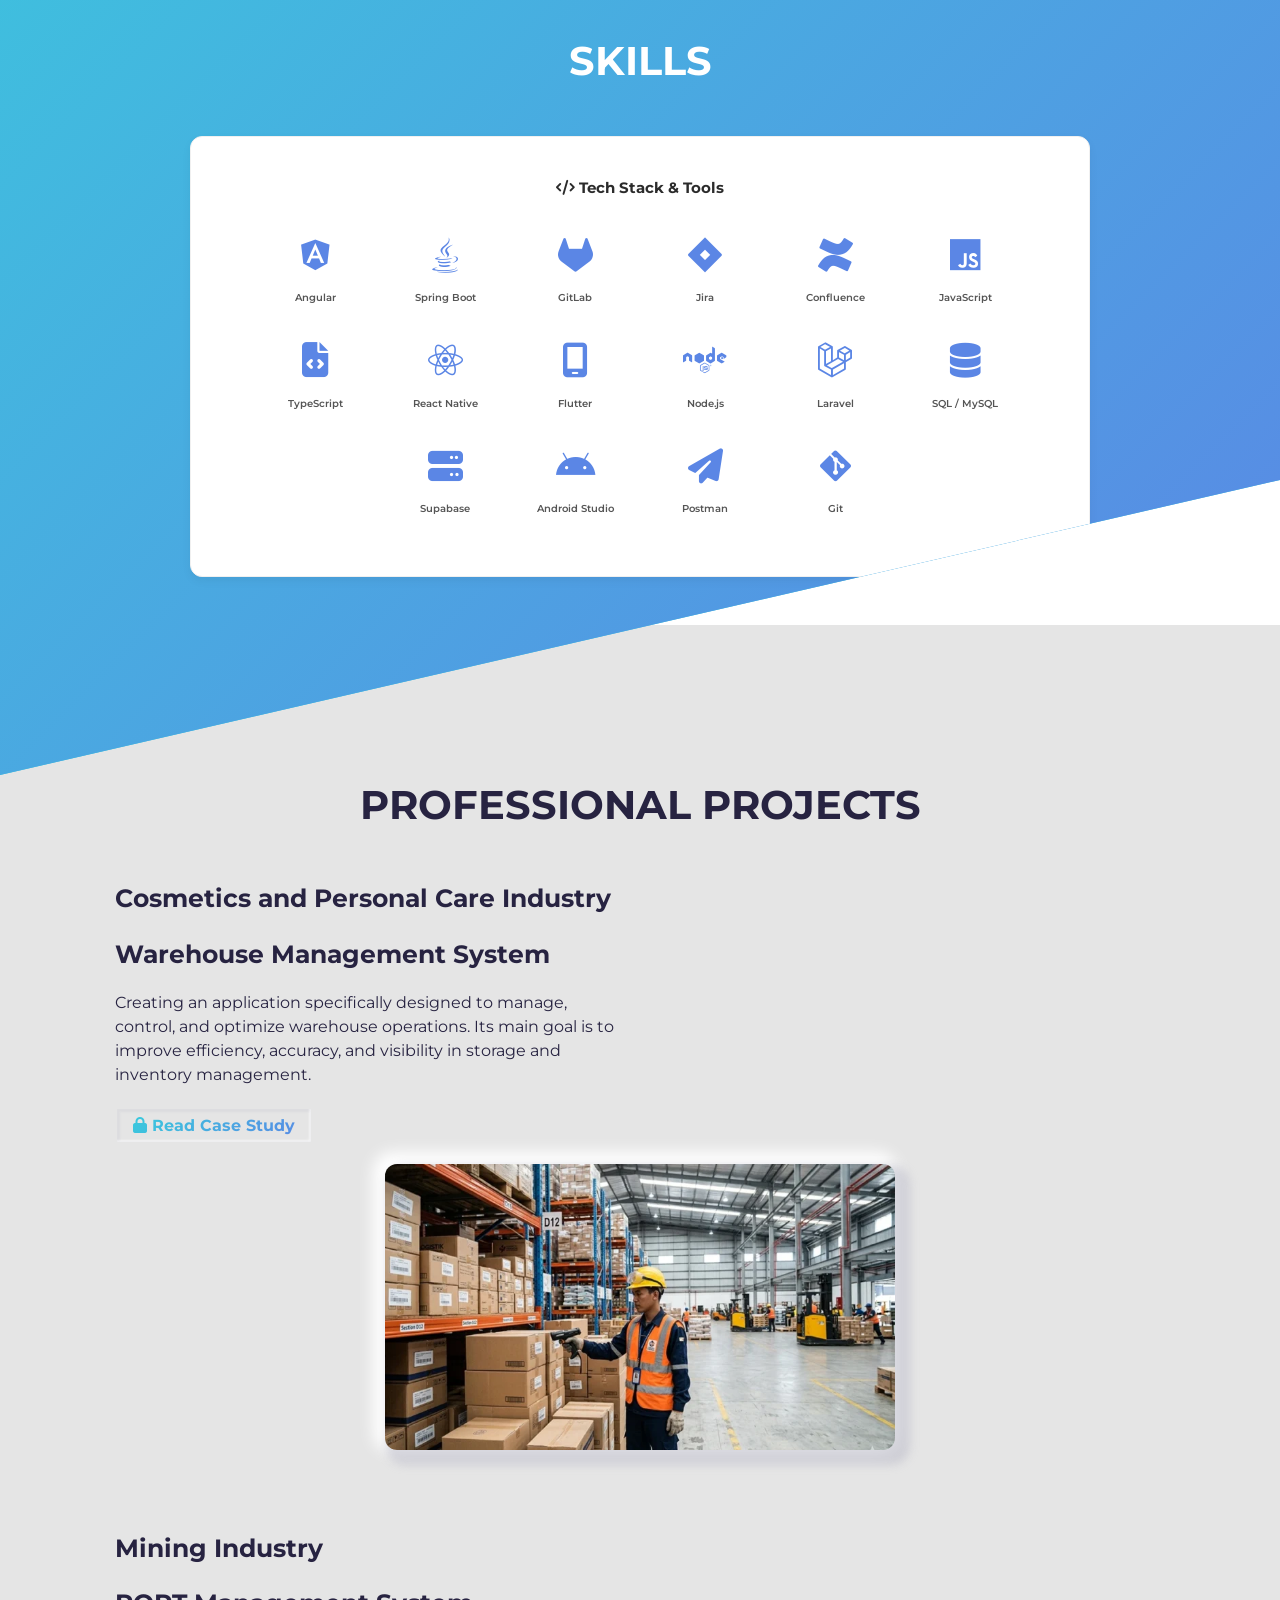
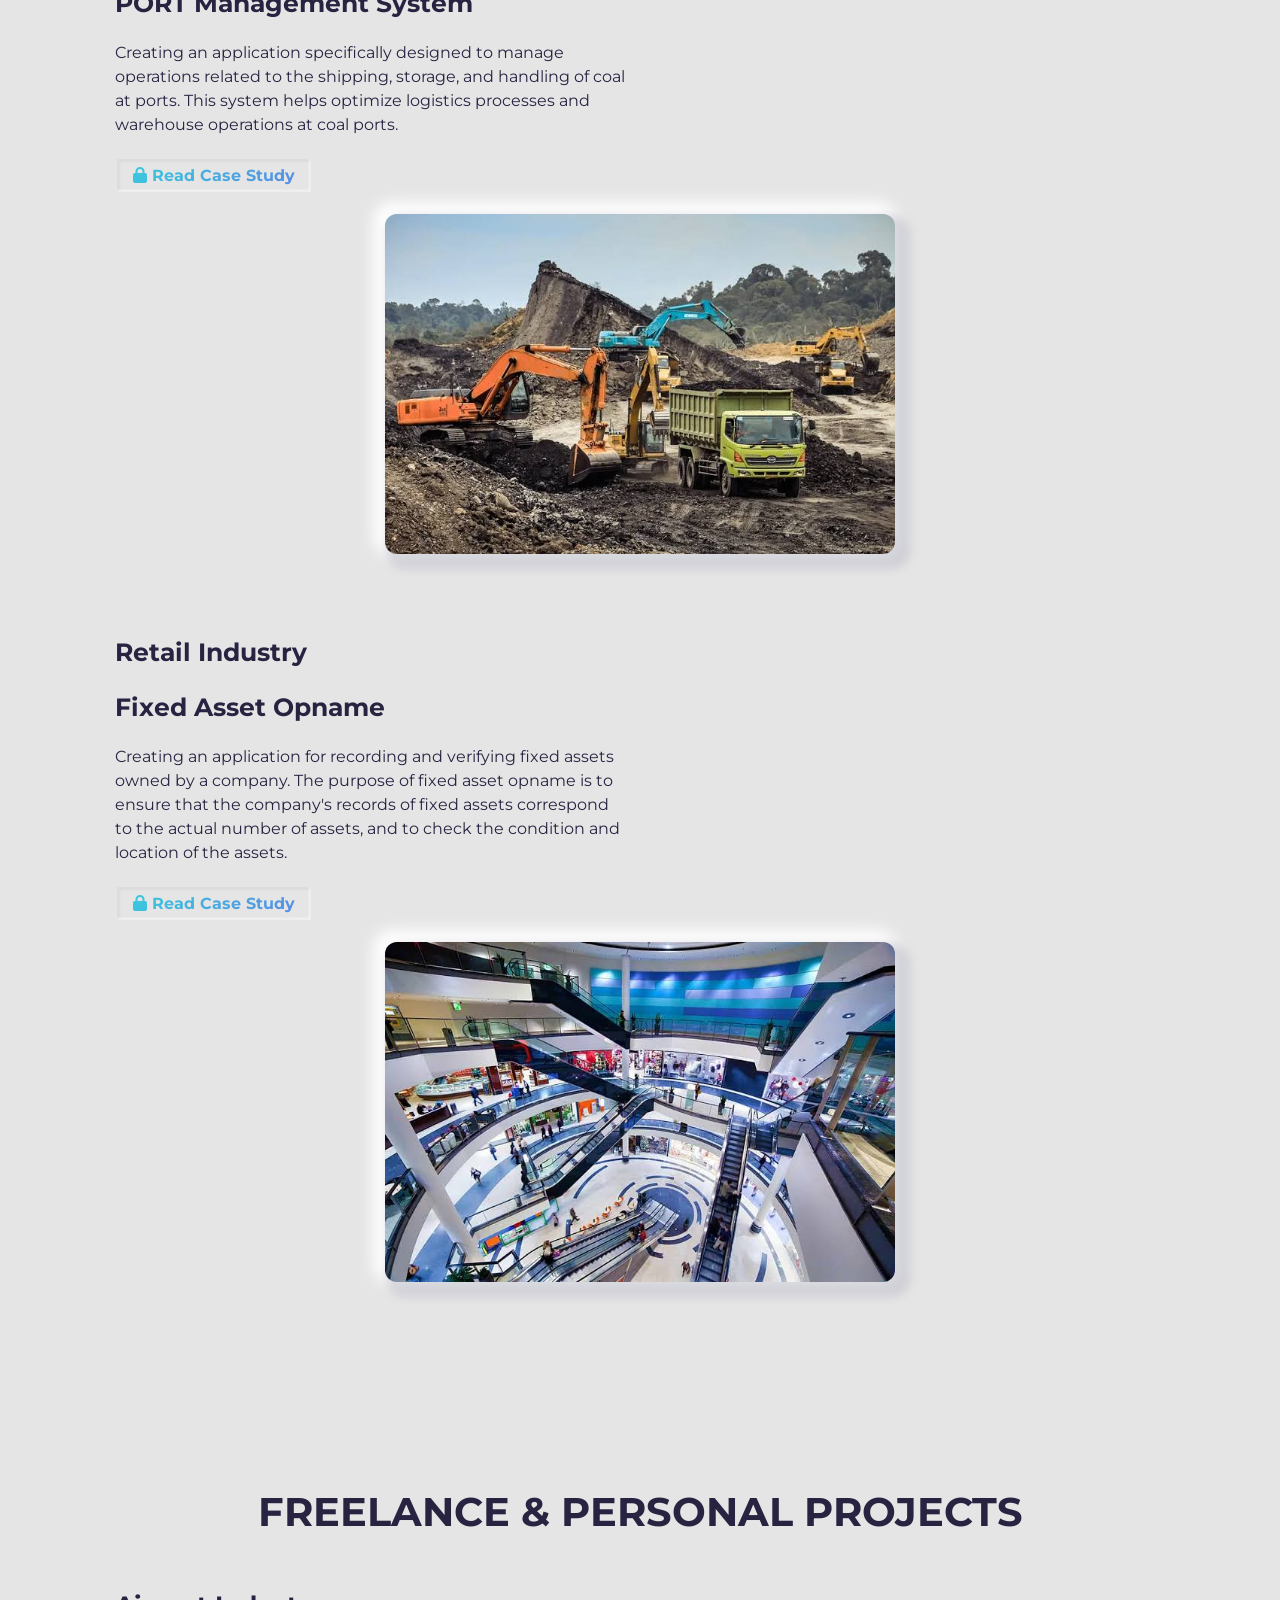
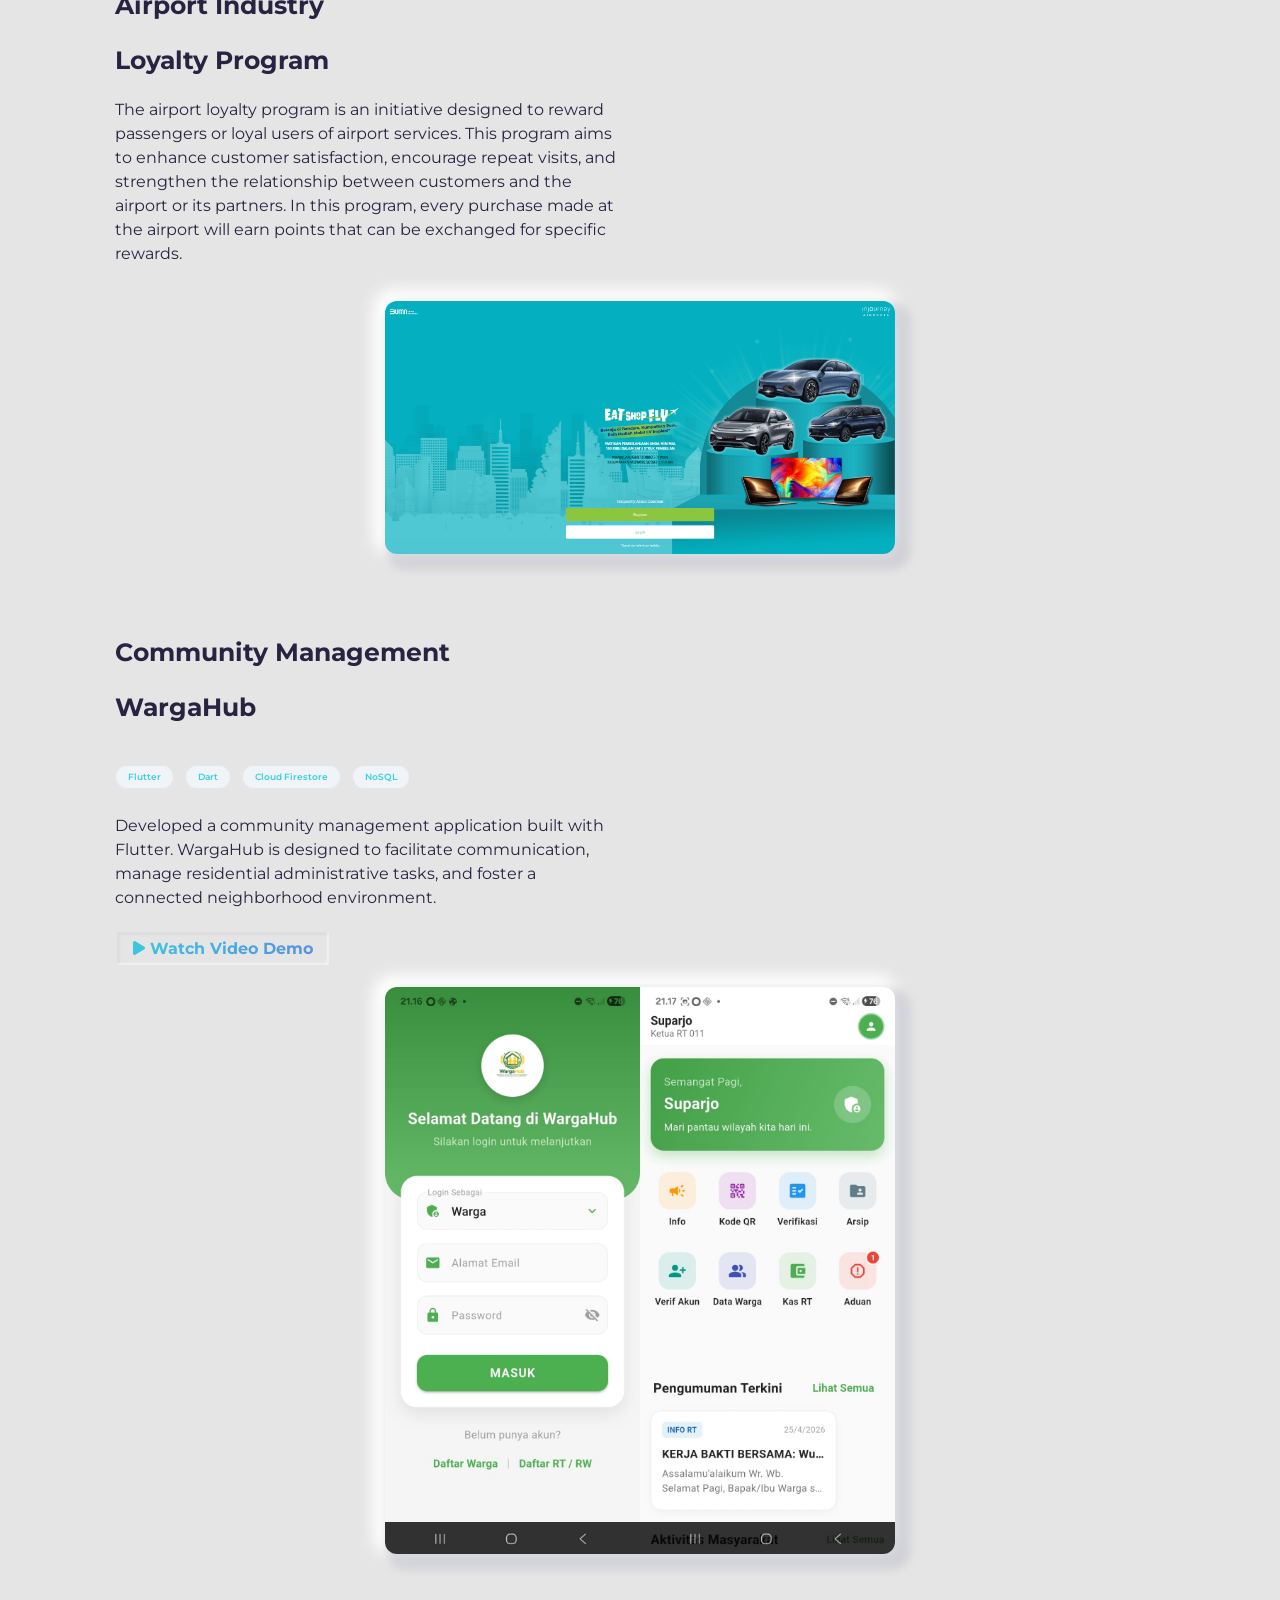
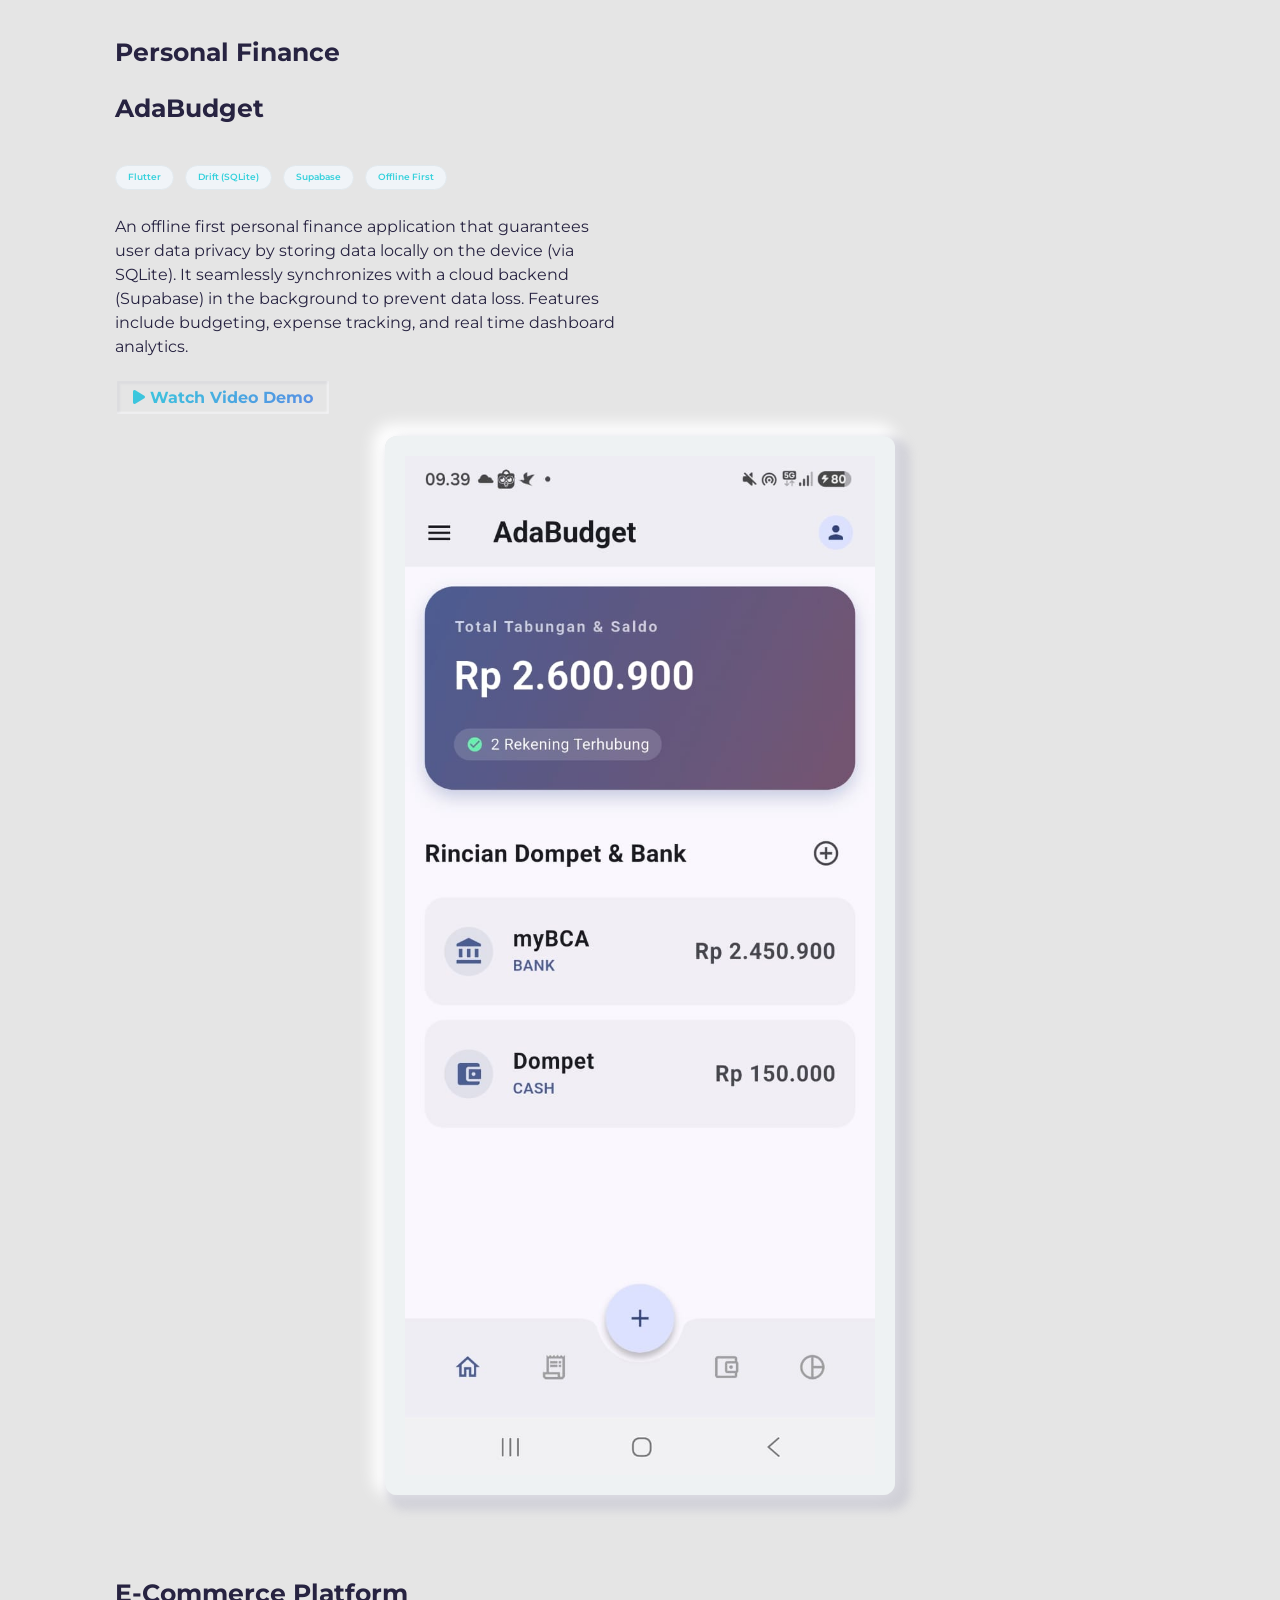
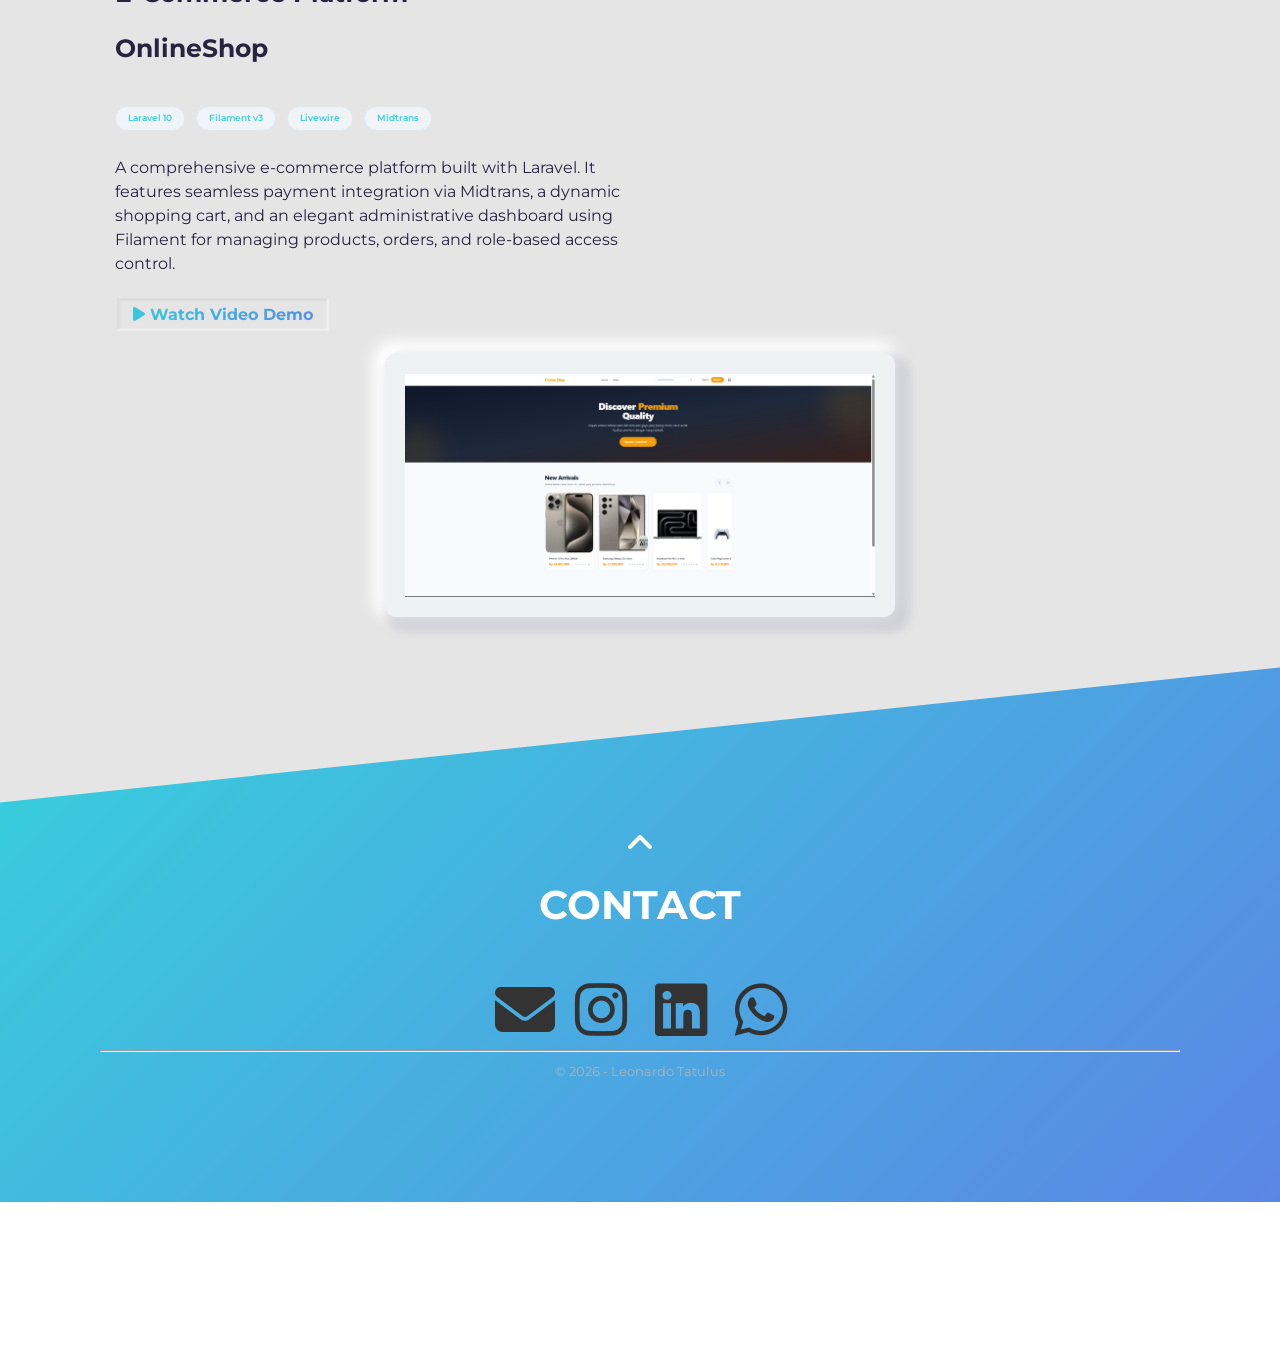
==== commit a2c09181: "Optimize SEO meta tags for organic search" ====
--- a/index.html
+++ b/index.html
@@ -8,21 +8,21 @@
   <link rel="preconnect" href="https://fonts.gstatic.com" />
   <link rel="preconnect" href="https://cdnjs.cloudflare.com" />
 
-  <title>Leonardo Tatulus | Mobile Developer</title>
-
-  <meta name="keywords" content="Leonardo Tatulus, Mobile Developer, Flutter, React Native, Full Stack" />
-  <meta name="description" content="Portfolio of Leonardo Tatulus | Mobile Developer" />
+  <title>Leonardo Tatulus | Fullstack & Mobile Developer</title>
+  
+  <meta name="keywords" content="Leonardo Tatulus, Fullstack Developer, Mobile Developer, Flutter, React Native, Angular, Java Spring Boot, Laravel, Node.js, Freelance IT, Jasa Pembuatan Aplikasi" />
+  <meta name="description" content="Portfolio of Leonardo Tatulus | Professional Fullstack & Mobile Developer experienced in building enterprise apps with Flutter, Angular, and Spring Boot." />
   <link rel="icon" type="image/png" href="./assets/devfolio-logo.png" />
   <meta name="theme-color" content="#36d1dc" />
 
   <meta property="og:type" content="website" />
   <meta property="og:url" content="https://leonardo041998.github.io/leonardotatulus/" />
-  <meta property="og:title" content="Leonardo Tatulus | Mobile Developer" />
-  <meta property="og:description" content="Hello, I'm Leo and this is my portfolio" />
+  <meta property="og:title" content="Leonardo Tatulus | Fullstack & Mobile Developer" />
+  <meta property="og:description" content="Professional Fullstack & Mobile Developer experienced in building enterprise and freelance applications." />
   <meta property="og:image" content="https://leonardo041998.github.io/leonardotatulus/assets/portoleo.png" />
   <meta property="twitter:card" content="summary_large_image" />
   <meta property="twitter:url" content="https://leonardo041998.github.io/leonardotatulus/" />
-  <meta property="twitter:title" content="Leonardo Tatulus | Mobile Developer" />
+  <meta property="twitter:title" content="Leonardo Tatulus | Fullstack & Mobile Developer" />
   <meta property="twitter:description" content="Hello, I'm Leo and this is my portfolio" />
   <meta property="twitter:image" content="https://leonardo041998.github.io/leonardotatulus/assets/portoleo.png" />
 
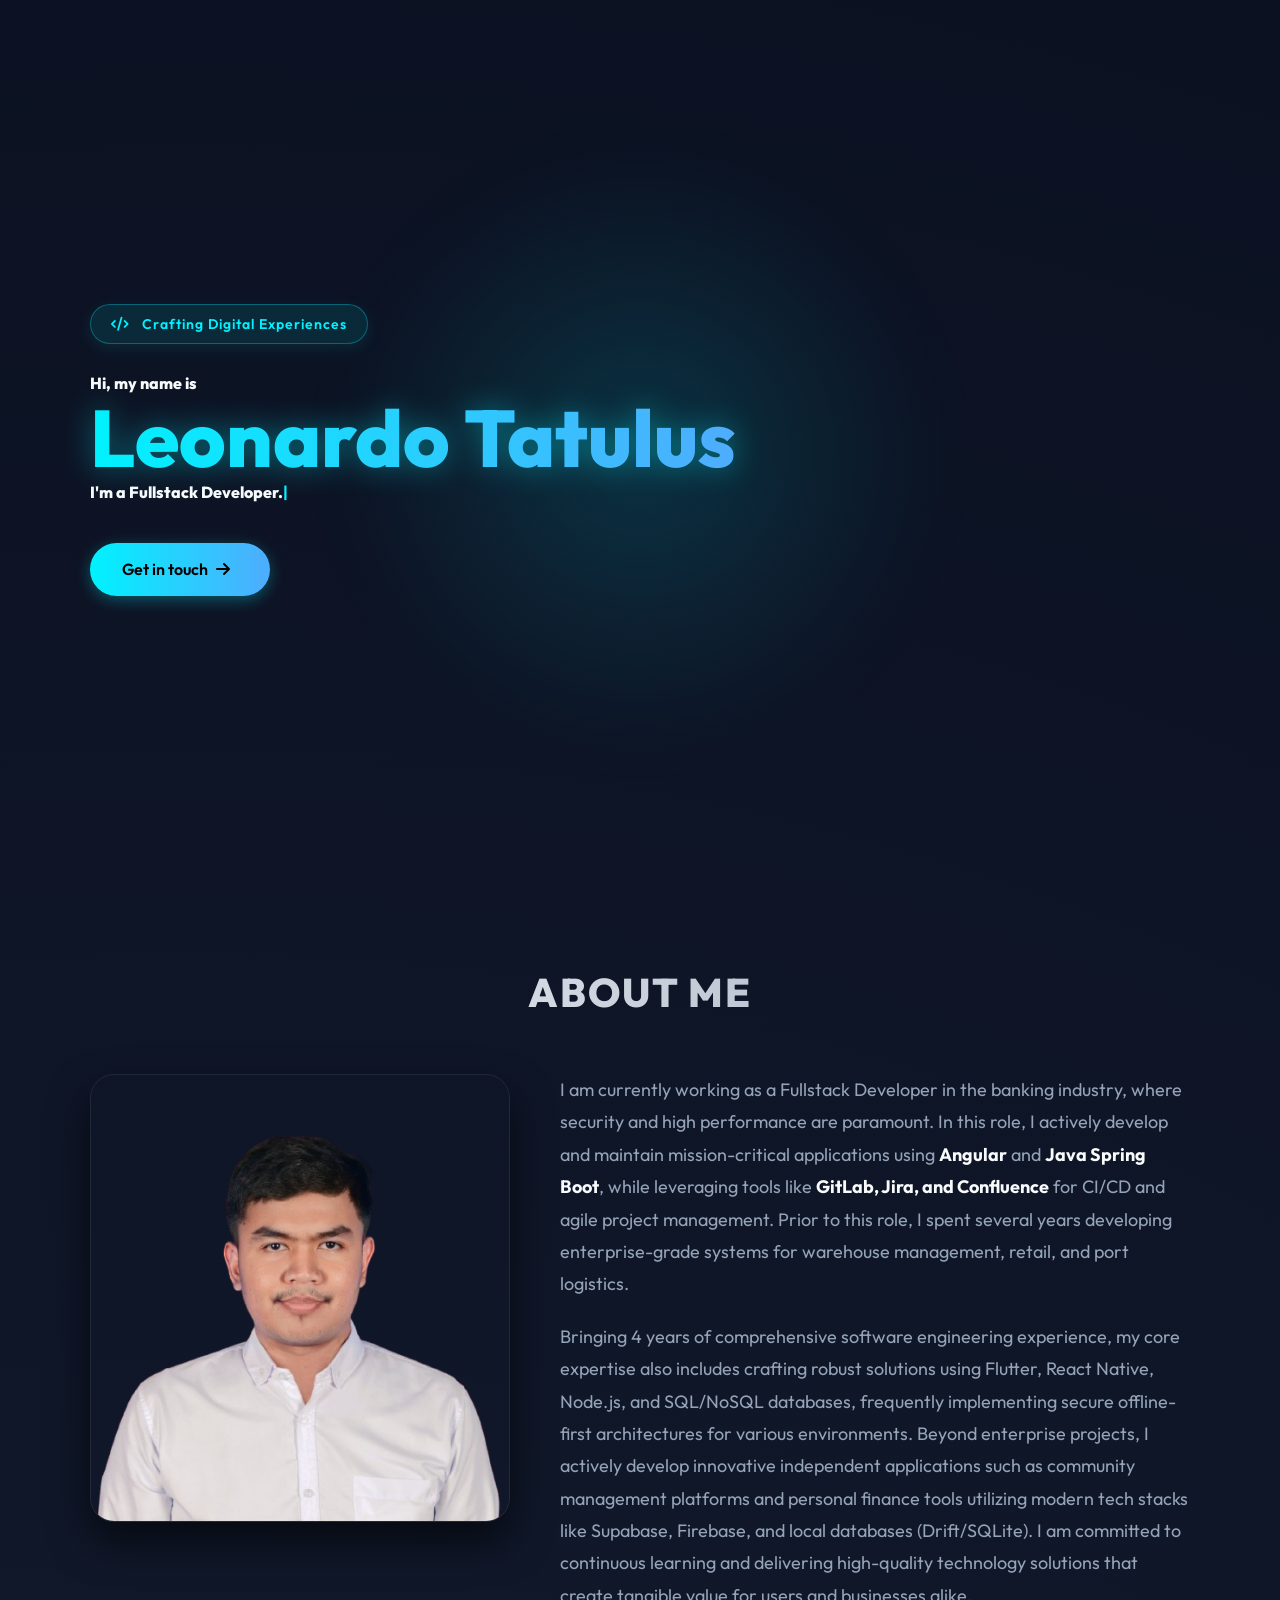
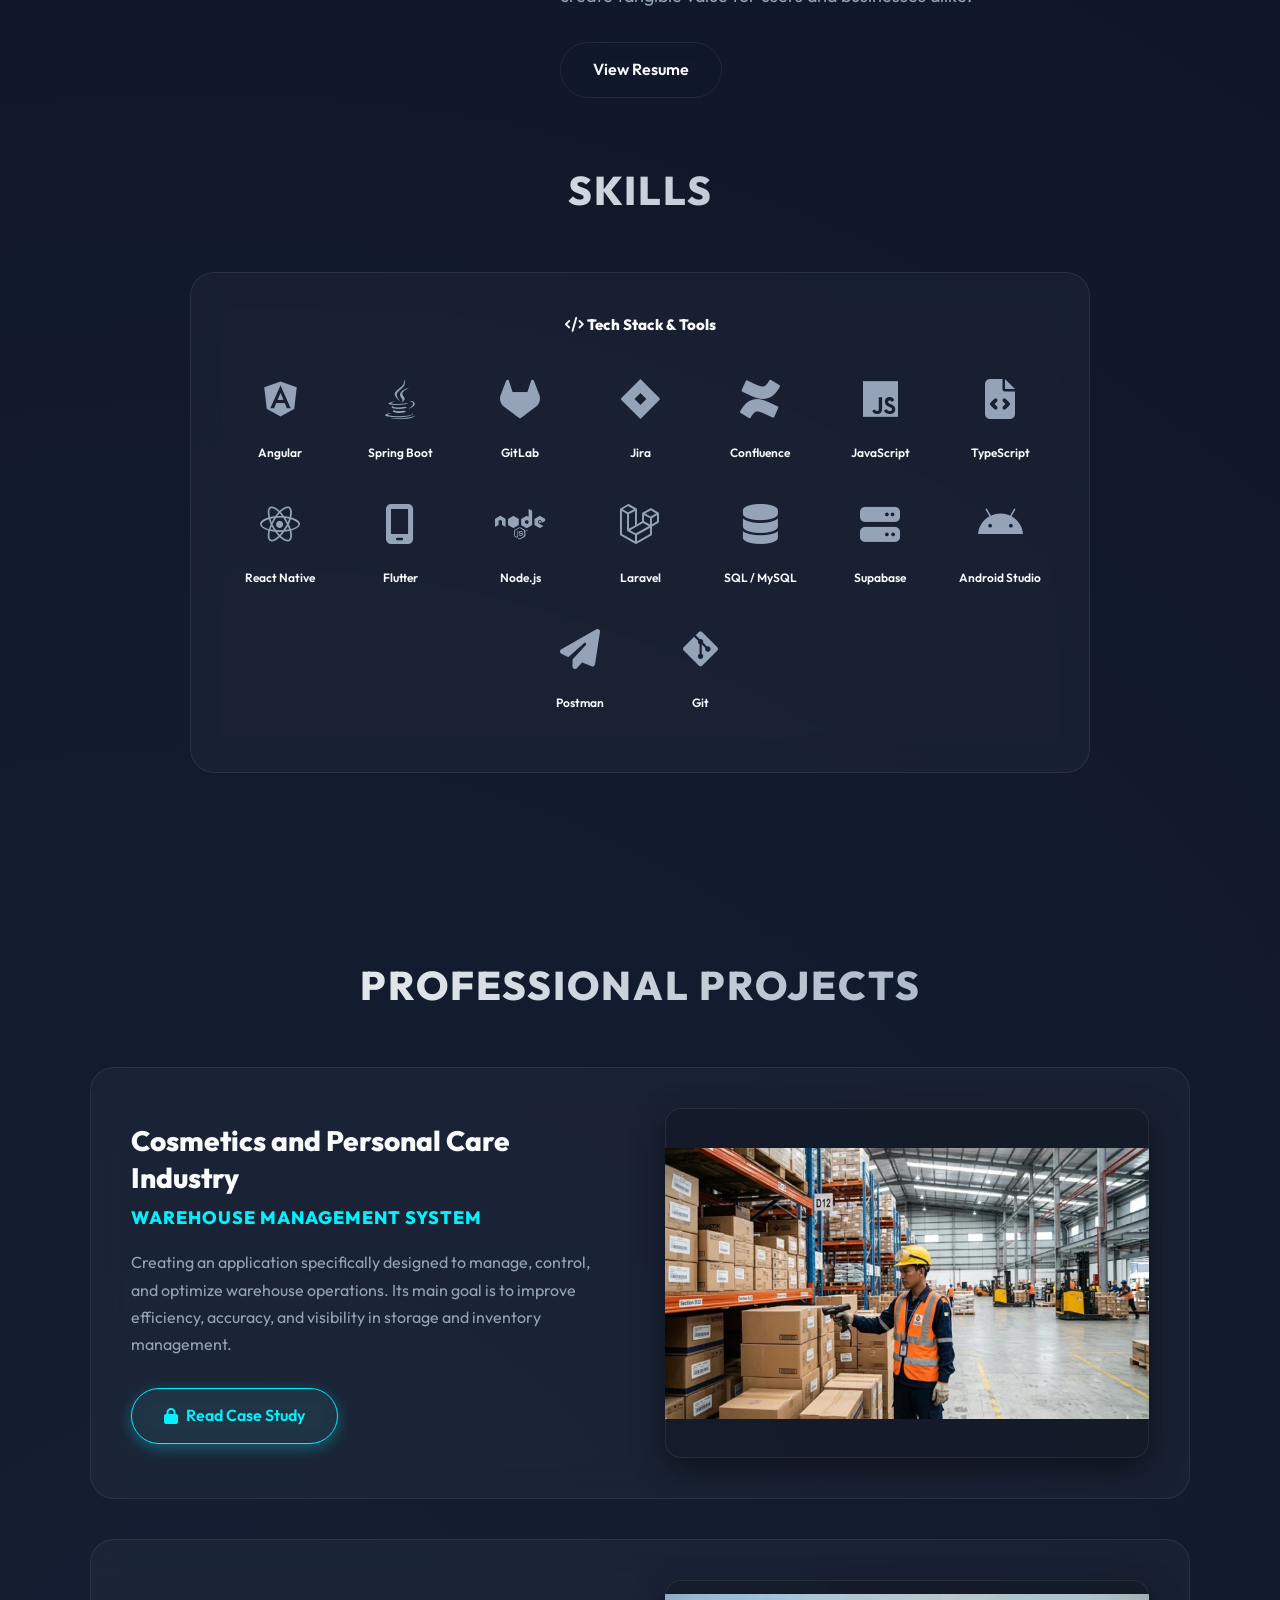
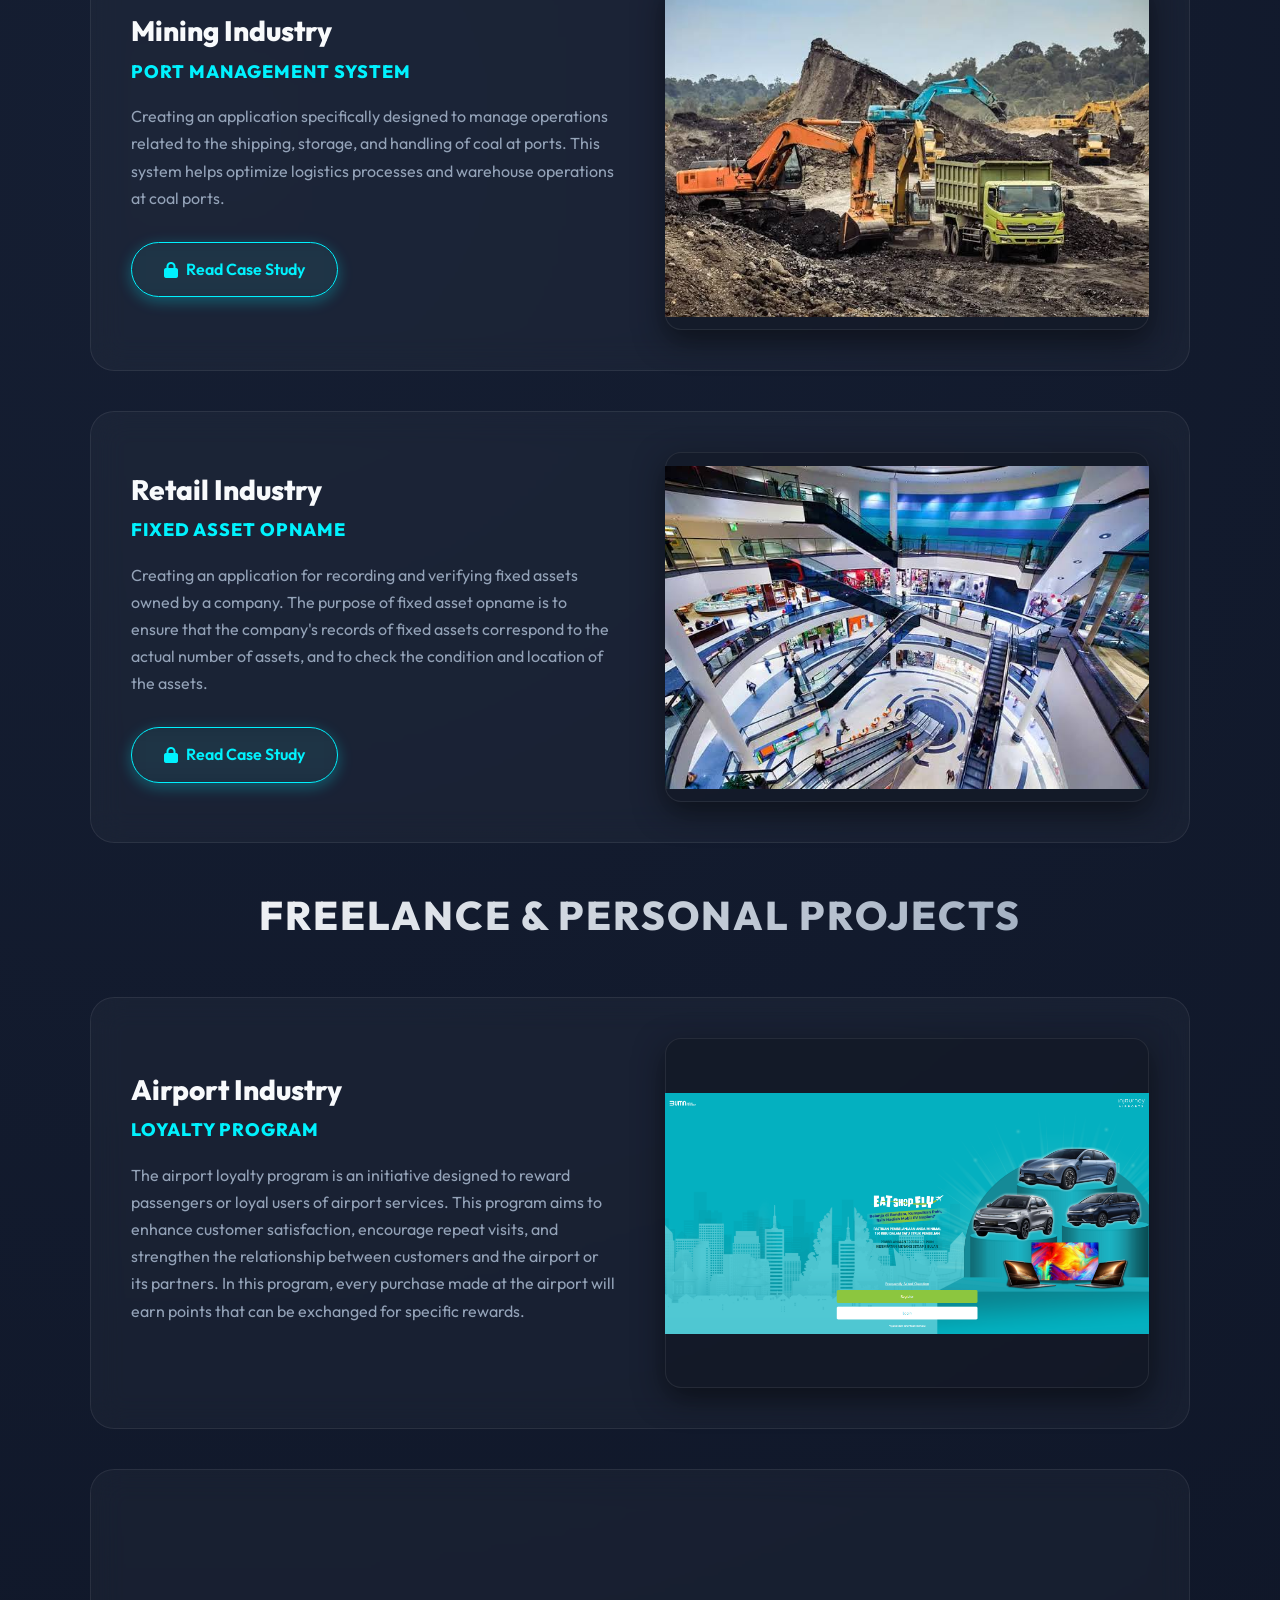
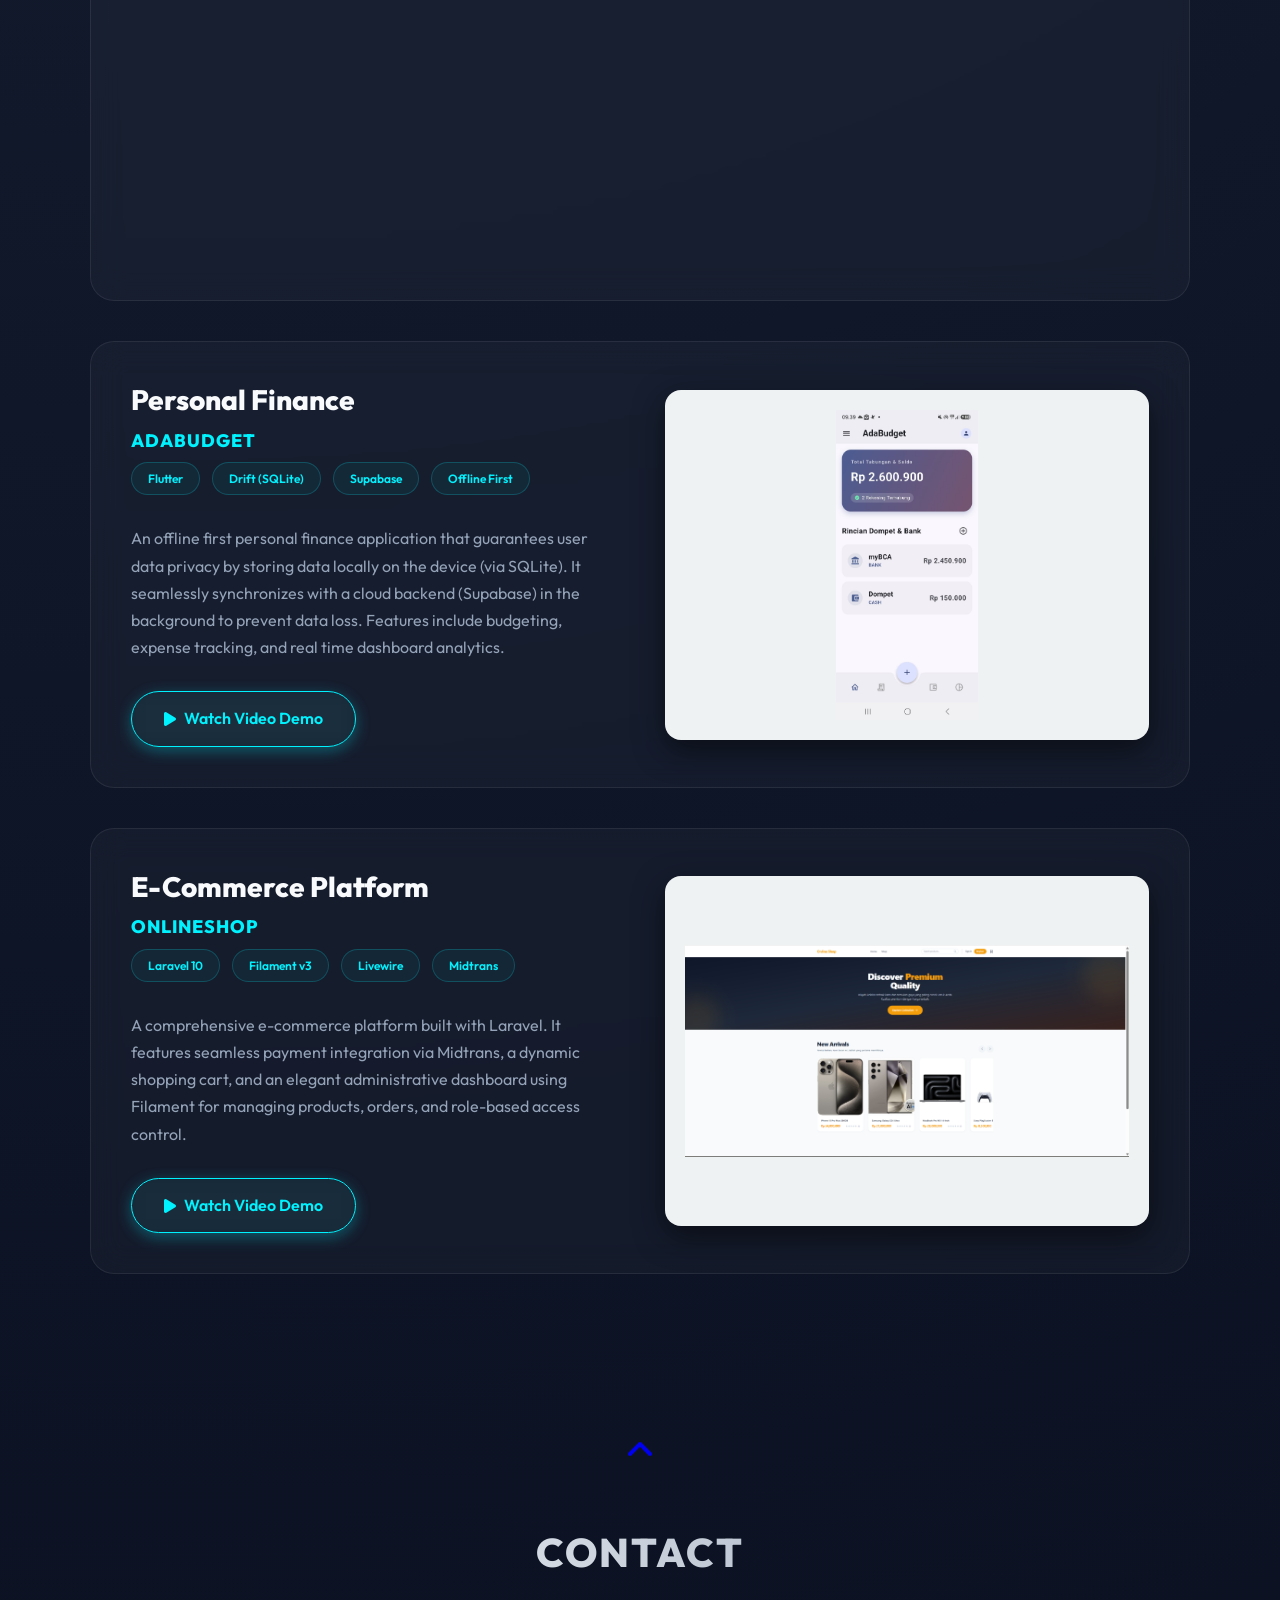
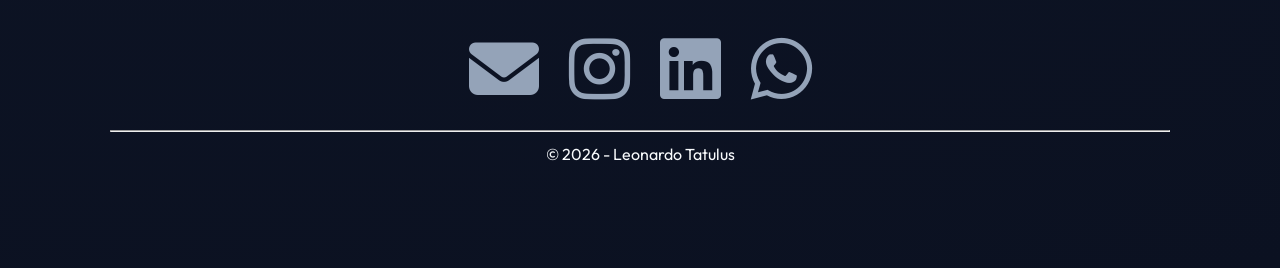
==== commit 9a0b74cb: "feat: Enhance hero section with glowing blob, badge, and mobile responsiveness & feat: Add interacti" ====
--- a/index.html
+++ b/index.html
@@ -5,7 +5,9 @@
   <meta charset="UTF-8" />
   <meta http-equiv="X-UA-Compatible" content="IE=edge" />
   <meta name="viewport" content="width=device-width, initial-scale=1.0" />
-  <link rel="preconnect" href="https://fonts.gstatic.com" />
+  <link rel="preconnect" href="https://fonts.googleapis.com">
+  <link rel="preconnect" href="https://fonts.gstatic.com" crossorigin>
+  <link href="https://fonts.googleapis.com/css2?family=Outfit:wght@300;400;600;800&display=swap" rel="stylesheet">
   <link rel="preconnect" href="https://cdnjs.cloudflare.com" />
 
   <title>Leonardo Tatulus | Fullstack & Mobile Developer</title>
@@ -44,211 +46,24 @@
     gtag("config", "UA-122228201-4")
   </script>
 
-  <style>
-    /* Image Protection Overlay */
-    .overlay {
-      position: absolute;
-      top: 0;
-      left: 0;
-      width: 100%;
-      height: 100%;
-      pointer-events: none;
-    }
-
-    .protected-image {
-      position: relative;
-      border-radius: 15px;
-      overflow: hidden;
-      box-shadow: 0 10px 30px rgba(0, 0, 0, 0.1);
-    }
-
-    img {
-      max-width: 100%;
-      height: auto;
-      display: block;
-    }
-
-    /* Modern Text Gradient for Hero Name */
-    .text-color-main.name {
-      background: linear-gradient(90deg, #36d1dc, #5b86e5);
-      -webkit-background-clip: text;
-      -webkit-text-fill-color: transparent;
-      font-weight: 800;
-      display: inline-block;
-    }
-
-    /* Skills Box Card UI */
-    .about-wrapper {
-      display: flex;
-      flex-wrap: wrap;
-      gap: 20px;
-      justify-content: space-between;
-    }
-
-    .about-box {
-      background: #ffffff;
-      border-radius: 12px;
-      padding: 25px;
-      margin-bottom: 20px;
-      flex: 1 1 calc(45% - 20px);
-      box-shadow: 0 4px 10px rgba(0, 0, 0, 0.05);
-      border: 1px solid #f0f0f0;
-      transition: transform 0.3s ease, box-shadow 0.3s ease;
-    }
-
-    .about-box:hover {
-      transform: translateY(-5px);
-      box-shadow: 0 15px 25px rgba(0, 0, 0, 0.1);
-      border-color: #36d1dc;
-    }
-
-    .about-box__title {
-      color: #2b2b2b !important;
-      margin-bottom: 10px;
-      font-size: 1.2rem;
-    }
-
-    .about-box__content {
-      color: #555555 !important;
-      line-height: 1.6;
-    }
-
-    /* Project Layout and Hover Effect */
-    .project-wrapper .row {
-      display: flex !important;
-      flex-wrap: wrap !important;
-      align-items: center !important;
-      margin-bottom: 5rem;
-    }
-
-    .project-wrapper__text,
-    .project-wrapper__image {
-      flex: 0 0 50% !important;
-      max-width: 50% !important;
-      padding: 0 15px;
-      box-sizing: border-box;
-    }
-
-    .thumbnail {
-      overflow: hidden;
-      border-radius: 12px;
-      box-shadow: 0 5px 15px rgba(0, 0, 0, 0.1);
-      width: 100%;
-    }
-
-    .thumbnail img {
-      transition: transform 0.5s ease;
-      width: 100%;
-      object-fit: cover;
-    }
-
-    .thumbnail:hover img {
-      transform: scale(1.05);
-    }
-
-    /* Mobile Responsiveness for Projects */
-    @media (max-width: 768px) {
-
-      .project-wrapper__text,
-      .project-wrapper__image {
-        flex: 0 0 100% !important;
-        max-width: 100% !important;
-      }
-
-      .project-wrapper__image {
-        margin-top: 20px;
-      }
-
-      .about-box {
-        flex: 1 1 100%;
-      }
-    }
-
-    /* Social Links Styling */
-    .social-links a {
-      color: #333;
-      margin: 0 15px;
-      transition: color 0.3s ease, transform 0.3s ease;
-      display: inline-block;
-    }
-
-    .social-links a:hover {
-      color: #36d1dc;
-      transform: translateY(-3px);
-    }
-
-    /* FIX: Ekstra margin bawah agar tidak tertutup widget chat (Lexa) */
-    html,
-    body {
-      padding-bottom: 80px;
-    }
-
-    #contact {
-      padding-bottom: 120px !important;
-    }
-
-    /* Tech Stack Chips */
-    .tech-chip {
-      display: inline-block;
-      background-color: #f0f4f8;
-      color: #36d1dc;
-      padding: 5px 12px;
-      border-radius: 20px;
-      font-size: 0.85rem;
-      font-weight: 600;
-      margin-right: 8px;
-      margin-bottom: 10px;
-      border: 1px solid #e1e8ed;
-      transition: all 0.3s ease;
-    }
-
-    .tech-chip:hover {
-      background-color: #36d1dc;
-      color: #ffffff;
-    }
-
-    /* Skills Grid */
-    .skill-item {
-      text-align: center;
-      font-size: 3.5rem;
-      color: #5b86e5;
-      transition: transform 0.3s ease;
-      width: 100px;
-    }
-    .skill-item:hover {
-      transform: scale(1.15);
-      color: #36d1dc;
-    }
-    .skill-item p {
-      font-size: 1rem;
-      margin-top: 8px;
-      color: #555;
-      font-weight: 600;
-    }
-
-    /* Typing Cursor */
-    .cursor {
-      animation: blink 1s step-end infinite;
-      color: #5b86e5;
-      font-weight: bold;
-    }
-    @keyframes blink {
-      50% { opacity: 0; }
-    }
-  </style>
+
 </head>
 
 <body>
   <div id="hero">
-    <section class="container">
+    <!-- Glowing animated background blob -->
+    <div class="hero-glow"></div>
+    <section class="container" style="position: relative; z-index: 2;">
+      <div class="hero-badge">
+        <i class="fa-solid fa-code"></i> Crafting Digital Experiences
+      </div>
       <h1 class="hero-title">
-        Hi, my name is <br>
+        <span>Hi, my name is</span>
         <span class="text-color-main name">Leonardo Tatulus</span>
-        <br />
-        I'm a <span class="typing-text"></span><span class="cursor">|</span>
+        <span>I'm a <span class="typing-text"></span><span class="cursor">|</span></span>
       </h1>
       <p class="hero-cta">
-        <a class="cta-btn cta-btn--hero" href="#about">Get in touch</a>
+        <a class="cta-btn cta-btn--hero" href="#about">Get in touch <i class="fa-solid fa-arrow-right" style="margin-left: 8px;"></i></a>
       </p>
     </section>
     <a href="#about" class="scroll-down-link" aria-label="scroll-down">
@@ -330,7 +145,7 @@
               main goal is to improve efficiency, accuracy, and visibility in storage and inventory management.
             </p>
             <div class="project-wrapper__text-btns" style="margin-top: 20px;">
-                <a href="javascript:alert('This is a confidential enterprise project. Please contact me via email for an in-depth case study.')" class="cta-btn cta-btn--hero cta-btn--projects"><i class="fa-solid fa-lock"></i> Read Case Study</a>
+                <a href="javascript:openModal('Warehouse Management System', 'This is a confidential enterprise project designed to manage, control, and optimize warehouse operations. Please contact me via email for an in-depth case study and technical demonstration.')" class="cta-btn cta-btn--hero cta-btn--projects"><i class="fa-solid fa-lock"></i> Read Case Study</a>
             </div>
           </div>
           <div class="project-wrapper__image">
@@ -350,7 +165,7 @@
               ports.
             </p>
             <div class="project-wrapper__text-btns" style="margin-top: 20px;">
-                <a href="javascript:alert('This is a confidential enterprise project. Please contact me via email for an in-depth case study.')" class="cta-btn cta-btn--hero cta-btn--projects"><i class="fa-solid fa-lock"></i> Read Case Study</a>
+                <a href="javascript:openModal('PORT Management System', 'This is a highly confidential enterprise system for managing operations related to the shipping, storage, and handling of coal at ports. Please contact me directly for project details.')" class="cta-btn cta-btn--hero cta-btn--projects"><i class="fa-solid fa-lock"></i> Read Case Study</a>
             </div>
           </div>
           <div class="project-wrapper__image">
@@ -370,7 +185,7 @@
               assets, and to check the condition and location of the assets.
             </p>
             <div class="project-wrapper__text-btns" style="margin-top: 20px;">
-                <a href="javascript:alert('This is a confidential enterprise project. Please contact me via email for an in-depth case study.')" class="cta-btn cta-btn--hero cta-btn--projects"><i class="fa-solid fa-lock"></i> Read Case Study</a>
+                <a href="javascript:openModal('Fixed Asset Opname', 'This enterprise application records and verifies fixed assets owned by a company. Due to NDA restrictions, full technical details are available upon request.')" class="cta-btn cta-btn--hero cta-btn--projects"><i class="fa-solid fa-lock"></i> Read Case Study</a>
             </div>
           </div>
           <div class="project-wrapper__image">
@@ -378,13 +193,7 @@
               <img src="./assets/retail.jpg" class="img-fluid" alt="Mobile UI of Fixed Asset Opname application" width="500" height="500" />
             </div>
           </div>
-        </article>
-      </div>
-    </div>
-  </section>
-  <!--Projects Section-->
-  <section id="projects">
-    <div class="container">
+      </div>
       <div class="project-wrapper">
         <h2 class="section-title dark-blue-text">Freelance & Personal Projects</h2>
 
@@ -549,6 +358,9 @@
   <script>
     document.getElementById("year").textContent = new Date().getFullYear()
   </script>
+  <!-- Animations -->
+  <script src="./javascript/scrollreveal.min.js"></script>
+  <script type="text/javascript" src="./javascript/scrollveal.js"></script>
   <script src="./javascript/vanilla-tilt.min.js"></script>
   <script type="text/javascript" src="./javascript/valtilt.js"></script>
   <script>
@@ -596,6 +408,35 @@
     // Start typing
     typeEffect();
   </script>
+
+  <!-- MODAL SYSTEM HTML -->
+  <div class="modal-overlay" id="projectModal" onclick="closeModal(event)">
+    <div class="modal-content" onclick="event.stopPropagation()">
+      <i class="fa-solid fa-xmark modal-close" onclick="closeModal()"></i>
+      <i class="fa-solid fa-shield-halved modal-icon"></i>
+      <h3 class="modal-title" id="modalTitle">Project Title</h3>
+      <p class="modal-text" id="modalDesc">Project Description</p>
+      <a href="mailto:leonardo041998@gmail.com" class="cta-btn cta-btn--hero">Contact Me</a>
+    </div>
+  </div>
+
+  <script>
+    function openModal(title, desc) {
+      document.getElementById('modalTitle').innerText = title;
+      document.getElementById('modalDesc').innerText = desc;
+      document.getElementById('projectModal').classList.add('active');
+      document.body.style.overflow = 'hidden'; // Prevent background scrolling
+    }
+
+    function closeModal(event) {
+      // Only close if clicking the X or the overlay outside the modal content
+      if (event && event.target !== document.getElementById('projectModal') && !event.target.classList.contains('modal-close')) {
+        return;
+      }
+      document.getElementById('projectModal').classList.remove('active');
+      document.body.style.overflow = 'auto'; // Restore scrolling
+    }
+  </script>
 </body>
 
 </html>
--- a/css/main.css
+++ b/css/main.css
@@ -1 +1,523 @@
-@import"https://fonts.googleapis.com/css2?family=Montserrat:wght@400;700&display=swap";*{margin:0;padding:0;box-sizing:border-box;font-family:"Montserrat",sans-serif}html{font-size:62.5%;scroll-behavior:smooth}body{text-align:center;line-height:1.5}h1{font-weight:700}p,a{font-size:1.6rem}a{text-decoration:none}a:hover{transition:all .3s ease-in-out}.section-title{margin-bottom:4.5rem;font-size:4rem;text-transform:uppercase}@media(max-width: 37.5em){.section-title{font-size:2.8rem}}.dark-blue-color{color:#272341}.text-color-main{margin-left:1rem;color:#5b86e5;-webkit-text-fill-color:#5b86e5}@supports((-webkit-background-clip: text) or (background-clip: text)) or (-webkit-background-clip: text){.text-color-main{background-image:linear-gradient(135deg, #36d1dc 0%, #5b86e5 100%);-webkit-background-clip:text;background-clip:text;-webkit-text-fill-color:rgba(0,0,0,0);color:rgba(0,0,0,0)}}@media(max-width: 37.5em){.text-color-main{margin:0;background-image:none;-webkit-text-fill-color:#5b86e5;box-shadow:none}}.cta-btn{display:inline-block;position:relative;padding:.8rem 1.6rem;font-weight:bold;line-height:1;z-index:1;overflow:hidden;border-radius:3px;transition:all cubic-bezier(0.19, 1, 0.22, 1) .6s}.cta-btn:hover{box-shadow:1.5px 1.5px 3px rgba(174,174,192,.4),-1px -1px 3px #fff}@media(max-width: 37.5em){.cta-btn:hover{box-shadow:none}}.cta-btn::after{content:"";display:block;position:absolute;background-image:linear-gradient(135deg, #36d1dc 0%, #5b86e5 100%);width:0px;height:100%;left:0;top:0;z-index:-1;transition:all cubic-bezier(0.19, 1, 0.22, 1) .6s}@media(max-width: 37.5em){.cta-btn::after{width:0;height:0;background-image:none}}.cta-btn--hero{color:#5b86e5;-webkit-text-fill-color:#5b86e5;border:2px solid rgba(0,0,0,0);-o-border-image:linear-gradient(135deg, #36d1dc 0%, #5b86e5 100%);border-image:linear-gradient(135deg, #36d1dc 0%, #5b86e5 100%);border-image-slice:1}@supports((-webkit-background-clip: text) or (background-clip: text)) or (-webkit-background-clip: text){.cta-btn--hero{background-image:linear-gradient(135deg, #36d1dc 0%, #5b86e5 100%);-webkit-background-clip:text;background-clip:text;-webkit-text-fill-color:rgba(0,0,0,0);color:rgba(0,0,0,0)}}@media screen and (-ms-high-contrast: active),screen and (-ms-high-contrast: none){.cta-btn--hero{color:#5b86e5}.cta-btn--hero:hover{color:#fff}}@media(max-width: 37.5em){.cta-btn--hero{background-image:none;border:2px solid #5b86e5;box-shadow:none;-webkit-text-fill-color:#5b86e5}}.cta-btn--hero::after{height:410%;width:150%;transform:translate(-98%, -25%) rotate(45deg)}.cta-btn--hero:hover{-webkit-text-fill-color:#fff;text-decoration:none}@media(max-width: 37.5em){.cta-btn--hero:hover{-webkit-text-fill-color:#5b86e5}}.cta-btn--hero:hover::after{transform:translate(-9%, -25%) rotate(45deg)}.cta-btn--resume{border-radius:0;color:#fff;border:2px solid #fff}.cta-btn--resume::after{background:#fff}.cta-btn--resume:hover{color:#5b86e5;text-decoration:none;box-shadow:none}@media(max-width: 37.5em){.cta-btn--resume:hover{color:#fff}}.cta-btn--resume:hover::after{width:100%}.cta-btn--projects{box-shadow:inset 1px 1px 2px 2px rgba(174,174,192,.15),inset -2px -2px 2px rgba(255,255,255,.7);border:2px solid rgba(0,0,0,0)}@media(max-width: 37.5em){.cta-btn--projects{border:none;box-shadow:1.5px 1.5px 3px rgba(174,174,192,.4),-1px -1px 3px #fff}}.cta-btn--projects::after{height:250%;width:130%}.cta-btn--projects::after{transform:translate(-98%, -30%) rotate(45deg)}.cta-btn--projects:hover{box-shadow:1.5px 1.5px 3px rgba(174,174,192,.4),-1px -1px 3px #fff}.cta-btn--projects:hover::after{transform:translate(-12%, -30%) rotate(45deg)}.footer{background-color:#333;padding:4.8rem 0}.footer__text{font-size:1.3rem;color:#b3b3b3}.footer__text a{font-size:1.3rem;color:#bfbfbf;transition:all .2s ease-in-out;display:inline-block}.footer__text a:hover,.footer__text a:active{color:#36d1dc}.footer hr{margin:1rem auto;border:0;width:50%;border-top:2px solid rgba(255,255,255,.1)}.social-links{display:flex;justify-content:center}.social-links a{font-size:3rem;display:flex;flex-direction:column;justify-content:center;color:#fff;width:5rem;height:5rem;margin:1.6rem 1.6rem;transition:all ease .2s}.social-links a i{transition:all ease-in-out .2s}.social-links a:hover{transform:scale(1.1) translateY(-2px)}.social-links a:hover .fa-twitter{color:#00acee}.social-links a:hover .fa-instagram{color:#c13584}.social-links a:hover .fa-linkedin{color:#4875b4}.social-links a:hover .fa-codepen{color:#212121}.back-to-top i{color:#fff;margin:1rem 0 1.6rem;transition:all 200ms ease}.back-to-top i:hover{transform:translateY(-2px)}section{padding:5rem 0rem}@media(max-width: 37.5em){section{border:none;padding-left:1rem;padding-right:1rem}}section .row{display:grid;gap:2rem;grid-template-columns:1fr 2fr;grid-template-rows:1fr;padding:0 1.5rem}@media(max-width: 56.25em){section .row{grid-template-columns:1fr;grid-template-rows:auto}}@media(max-width: 37.5em){section .row{padding:0}}section .row p+p{margin-top:1rem}section .row span{margin-top:2rem}.container{width:100%;padding:0 1.5rem;margin:0 auto;max-width:1140px}@media(max-width: 75em){.container{max-width:960px;width:100%}}@media(max-width: 56.25em){.container{max-width:720px;width:100%;justify-content:center}}@media(max-width: 48em){.container{max-width:720px;width:100%}}@media(max-width: 37.5em){.container{max-width:540px;width:100%}}#about{background-color:#36d1dc;background-image:linear-gradient(135deg, #36d1dc 0%, #5b86e5 100%);color:#fff;height:100%;-webkit-clip-path:polygon(0 0, 100% 0, 100% 80%, 0 100%);clip-path:polygon(0 0, 100% 0, 100% 80%, 0 100%);padding-bottom:10%}@media(max-width: 75em){#about{height:100%;-webkit-clip-path:none;clip-path:none}}#about .about-wrapper{grid-template-columns:1fr 1fr}@media(max-width: 37.5em){#about .about-wrapper{padding-bottom:5rem;grid-template-columns:1fr}}#about .about-wrapper__image{display:flex;height:100%;align-items:center;justify-content:center}#about .about-wrapper__image img{max-width:350px;width:100%}@media(max-width: 75em){#about .about-wrapper__image{height:100%}}@media(max-width: 48em){#about .about-wrapper__image{padding-bottom:4rem}}#about .about-wrapper__info{display:flex;height:100%;justify-content:center;flex-direction:column;text-align:left}@media(max-width: 48em){#about .about-wrapper__info{align-items:center;text-align:center}}#contact{background-image:linear-gradient(135deg, #36d1dc 0%, #5b86e5 100%);-webkit-clip-path:polygon(0 15vh, 100% 0, 100% 100%, 0 100%);clip-path:polygon(0 15vh, 100% 0, 100% 100%, 0 100%);padding:15rem 0 10rem 0;margin-top:-15rem;margin-bottom:-1px;color:#fff}@media(max-width: 75em){#contact{padding:10rem 0;margin-top:0;-webkit-clip-path:none;clip-path:none}}#contact .contact-wrapper{margin-top:3.2rem;padding:0 2rem;-webkit-backface-visibility:hidden;backface-visibility:hidden}#contact .contact-wrapper__text{margin-bottom:2.5rem}#contact .contact-wrapper__text,#contact .contact-wrapper a{font-size:2.4rem}@media(max-width: 37.5em){#contact .contact-wrapper__text,#contact .contact-wrapper a{font-size:2rem}}#hero{min-height:100vh;height:100vh;display:flex;align-items:center;background:#fff;font-weight:400;color:#272341;padding:0rem 5.6rem;top:0;left:0;bottom:0;right:0;z-index:-1;line-height:1.2;animation:hidden 1000ms linear forwards}@media(max-width: 56.25em){#hero{justify-content:center}}@media(max-width: 37.5em){#hero{padding:0rem 1.6rem}}#hero .hero-title{font-size:5.6rem;font-weight:700;margin-bottom:3.2rem;text-align:left}#hero .hero-title span{margin:0;display:inline-block}@media(max-width: 75em){#hero .hero-title{font-size:4rem}}@media(max-width: 56.25em){#hero .hero-title{font-size:3.6rem;text-align:center}}@media(max-width: 37.5em){#hero .hero-title{font-size:3.5rem;line-height:1.5}}@media(max-width: 20em){#hero .hero-title{font-size:2.8rem}}#hero .hero-cta{display:flex}@media(max-width: 56.25em){#hero .hero-cta{justify-content:center}}#hero .hero-cta a{font-size:2.4rem}@media(max-width: 37.5em){#hero .hero-cta a{font-size:2rem}}.scroll-down-link{position:absolute;left:50%;bottom:20px;transform:translateX(-50%)}.scroll-down{height:50px;width:30px;border:2px solid #000;border-radius:50px;cursor:pointer}.scroll-down::before,.scroll-down::after{height:10px;width:10px;content:"";position:absolute;top:20%;left:50%;border:2px solid #5b86e5;transform:translate(-50%, -100%) rotate(45deg);border-top:none;border-left:none;animation:scroll-down 1s ease-in-out infinite}.scroll-down::after{top:30%;animation-delay:.3s}@keyframes hidden{0%{opacity:0}50%{opacity:0}100%{opacity:1}}@keyframes scroll-down{0%{opacity:0}30%{opacity:1}60%{opacity:1}100%{opacity:0;top:90%}}#projects{background-color:#e5e5e5;color:#272341;margin-top:-15rem;padding-top:15rem}@media(max-width: 75em){#projects{margin-top:0;padding-top:5rem}}@media(max-width: 37.5em){#projects{padding-bottom:1px}}#projects .project-wrapper{margin-bottom:15rem}@media(max-width: 37.5em){#projects .project-wrapper{margin-bottom:0rem}}#projects .project-wrapper .row{margin:0;margin-bottom:8rem}@media(max-width: 37.5em){#projects .project-wrapper .row{margin-bottom:4rem}}#projects .project-wrapper__text{width:100%;text-align:left}@media(max-width: 75em){#projects .project-wrapper__text{margin-bottom:4.8rem}}@media(max-width: 37.5em){#projects .project-wrapper__text{margin-bottom:2.5rem}}#projects .project-wrapper__text-title{font-weight:bold;margin-bottom:1.8rem;font-size:2.5rem}@media(max-width: 37.5em){#projects .project-wrapper__text-title{font-size:2rem}}#projects .project-wrapper__text-title{font-weight:bold;margin-bottom:1.8rem;font-size:2.5rem}@media(max-width: 37.5em){#projects .project-wrapper__text-title{font-size:2rem}}#projects .project-wrapper__text-info{margin-bottom:1.5rem}#projects .project-wrapper__text-btns{width:100%;display:flex;align-items:center;flex-wrap:wrap}#projects .project-wrapper__image{width:90%;margin:0 auto}@media(max-width: 75em){#projects .project-wrapper__image{width:100%;margin:0}}#projects .project-wrapper__image .thumbnail{border:none;box-shadow:8px 8px 9px 7px rgba(174,174,192,.4),-5px -5px 15px 7px #fff}#projects .project-wrapper__image .thumbnail .img-fluid{width:100%;height:auto;vertical-align:middle;border-radius:2px}@media(max-width: 37.5em){#projects .project-wrapper__image .thumbnail{box-shadow:none;border:1px solid #d2d2d2;margin-bottom:3.2rem;transform:none}}+@import url('https://fonts.googleapis.com/css2?family=Outfit:wght@300;400;600;800&display=swap');
+
+/* --- RESET & VARIABLES --- */
+* {
+  margin: 0;
+  padding: 0;
+  box-sizing: border-box;
+  font-family: 'Outfit', sans-serif;
+}
+
+:root {
+  --bg-color: #0b1121;
+  --bg-gradient: radial-gradient(circle at 15% 50%, #151e32, #0b1121);
+  --text-main: #f8fafc;
+  --text-muted: #94a3b8;
+  --accent-cyan: #00f2fe;
+  --accent-blue: #4facfe;
+  --glass-bg: rgba(255, 255, 255, 0.03);
+  --glass-border: rgba(255, 255, 255, 0.08);
+  --glow-shadow: 0 0 20px rgba(0, 242, 254, 0.3);
+}
+
+html {
+  font-size: 62.5%; /* 1rem = 10px */
+  scroll-behavior: smooth;
+}
+
+body {
+  background: var(--bg-gradient);
+  background-color: var(--bg-color);
+  color: var(--text-main);
+  line-height: 1.6;
+  overflow-x: hidden;
+}
+
+/* --- TYPOGRAPHY --- */
+h1, h2, h3, h4, h5, h6 {
+  font-weight: 800;
+  color: var(--text-main);
+}
+
+p, a, span {
+  font-size: 1.6rem;
+}
+
+a {
+  text-decoration: none;
+  transition: all 0.3s ease;
+}
+
+.section-title {
+  font-size: 4rem;
+  text-transform: uppercase;
+  margin-bottom: 5rem;
+  text-align: center;
+  letter-spacing: 2px;
+  background: linear-gradient(90deg, #fff, var(--text-muted));
+  -webkit-background-clip: text;
+  -webkit-text-fill-color: transparent;
+  width: 100%;
+}
+
+.text-color-main {
+  background: linear-gradient(90deg, var(--accent-cyan), var(--accent-blue));
+  -webkit-background-clip: text;
+  -webkit-text-fill-color: transparent;
+  font-weight: 800;
+  display: inline-block;
+}
+
+/* --- LAYOUT --- */
+.container {
+  width: 100%;
+  max-width: 1140px;
+  margin: 0 auto;
+  padding: 0 2rem;
+}
+
+section {
+  padding: 6rem 0;
+}
+
+/* --- HERO SECTION --- */
+#hero {
+  min-height: 100vh;
+  display: flex;
+  align-items: center;
+  position: relative;
+  z-index: 1;
+  overflow: hidden;
+}
+
+.hero-glow {
+  position: absolute;
+  top: 50%;
+  left: 50%;
+  transform: translate(-50%, -50%);
+  width: 600px;
+  height: 600px;
+  background: radial-gradient(circle, rgba(0, 242, 254, 0.15) 0%, rgba(0, 0, 0, 0) 70%);
+  border-radius: 50%;
+  filter: blur(40px);
+  z-index: 0;
+  animation: float-glow 8s ease-in-out infinite;
+  pointer-events: none;
+}
+
+@keyframes float-glow {
+  0%, 100% { transform: translate(-50%, -50%) scale(1); }
+  50% { transform: translate(-50%, -45%) scale(1.1); }
+}
+
+.hero-badge {
+  display: inline-block;
+  background: rgba(0, 242, 254, 0.1);
+  border: 1px solid rgba(0, 242, 254, 0.3);
+  color: var(--accent-cyan);
+  padding: 0.8rem 2rem;
+  border-radius: 30px;
+  font-size: 1.4rem;
+  font-weight: 600;
+  margin-bottom: 3rem;
+  letter-spacing: 1px;
+  backdrop-filter: blur(10px);
+  box-shadow: 0 4px 15px rgba(0, 242, 254, 0.1);
+}
+
+.hero-badge i {
+  margin-right: 8px;
+}
+
+.hero-title {
+  font-size: 5rem;
+  line-height: 1.2;
+  margin-bottom: 2rem;
+  display: flex;
+  flex-direction: column;
+  align-items: flex-start;
+  gap: 0.5rem;
+}
+
+.hero-title .name {
+  font-size: 8rem;
+  line-height: 1;
+  display: block;
+  margin: 0;
+  filter: drop-shadow(0 0 15px rgba(0, 242, 254, 0.4));
+}
+
+.hero-cta {
+  display: flex;
+  gap: 2rem;
+  margin-top: 4rem;
+}
+
+.cursor {
+  animation: blink 1s step-end infinite;
+  color: var(--accent-cyan);
+  font-weight: bold;
+}
+@keyframes blink { 50% { opacity: 0; } }
+
+/* --- BUTTONS --- */
+.cta-btn {
+  display: inline-flex;
+  align-items: center;
+  justify-content: center;
+  padding: 1.4rem 3.2rem;
+  font-size: 1.6rem;
+  font-weight: 600;
+  border-radius: 30px;
+  transition: all 0.4s ease;
+  cursor: pointer;
+  z-index: 2;
+  position: relative;
+  text-decoration: none !important;
+}
+
+.cta-btn i {
+  margin-right: 0.8rem;
+}
+
+.cta-btn--hero {
+  background: linear-gradient(90deg, var(--accent-cyan), var(--accent-blue));
+  color: #000 !important;
+  box-shadow: 0 4px 15px rgba(0, 242, 254, 0.3);
+  border: none;
+}
+
+.cta-btn--hero:hover {
+  transform: translateY(-3px);
+  box-shadow: 0 8px 25px rgba(0, 242, 254, 0.6);
+  color: #fff !important;
+}
+
+.cta-btn--projects {
+  background: rgba(0, 242, 254, 0.05);
+  color: var(--accent-cyan) !important;
+  border: 1px solid var(--accent-cyan);
+  backdrop-filter: blur(10px);
+}
+
+.cta-btn--projects:hover {
+  background: var(--accent-cyan);
+  box-shadow: var(--glow-shadow);
+  color: #000 !important;
+}
+
+.cta-btn--resume {
+  background: transparent;
+  color: var(--text-main) !important;
+  border: 1px solid var(--glass-border);
+  backdrop-filter: blur(10px);
+}
+.cta-btn--resume:hover {
+  background: rgba(255,255,255,0.1);
+  border-color: #fff;
+}
+
+/* --- ABOUT SECTION --- */
+.about-wrapper {
+  display: grid;
+  grid-template-columns: 1fr 1.5fr;
+  gap: 5rem;
+  align-items: flex-start;
+}
+
+.protected-image {
+  border-radius: 24px;
+  overflow: hidden;
+  box-shadow: 0 20px 40px rgba(0,0,0,0.6);
+  position: relative;
+  border: 1px solid var(--glass-border);
+}
+
+.protected-image img {
+  width: 100%;
+  height: auto;
+  display: block;
+  object-fit: cover;
+  transition: transform 0.5s ease;
+}
+.protected-image:hover img {
+  transform: scale(1.03);
+}
+
+.about-wrapper__info-text {
+  color: var(--text-muted);
+  font-size: 1.8rem;
+  margin-bottom: 2rem;
+  line-height: 1.8;
+}
+.about-wrapper__info-text strong {
+  color: var(--text-main);
+}
+.about-wrapper__cta {
+  display: block;
+  margin-top: 3rem;
+}
+
+/* --- SKILLS SECTION --- */
+.about-box {
+  background: var(--glass-bg);
+  backdrop-filter: blur(16px);
+  -webkit-backdrop-filter: blur(16px);
+  border: 1px solid var(--glass-border);
+  border-radius: 24px;
+  padding: 4rem;
+  transition: transform 0.4s ease, border-color 0.4s ease, box-shadow 0.4s ease;
+}
+
+.about-box:hover {
+  transform: translateY(-5px);
+  border-color: rgba(0, 242, 254, 0.4);
+  box-shadow: 0 10px 30px rgba(0, 242, 254, 0.1);
+}
+
+.skill-item {
+  text-align: center;
+  font-size: 4rem;
+  color: var(--text-muted);
+  transition: all 0.3s ease;
+  width: 90px;
+}
+
+.skill-item:hover {
+  transform: translateY(-5px) scale(1.1);
+  color: var(--accent-cyan);
+  filter: drop-shadow(0 0 10px rgba(0, 242, 254, 0.6));
+}
+
+.skill-item p {
+  font-size: 1.2rem;
+  margin-top: 1.2rem;
+  color: var(--text-main);
+  font-weight: 600;
+}
+
+/* --- PROJECTS SECTION --- */
+#projects {
+  position: relative;
+}
+
+.project-wrapper {
+  margin-bottom: 4rem;
+}
+
+.project-wrapper .row {
+  display: grid;
+  grid-template-columns: 1fr 1fr;
+  gap: 5rem;
+  align-items: center;
+  background: var(--glass-bg);
+  border: 1px solid var(--glass-border);
+  border-radius: 24px;
+  padding: 4rem;
+  margin-bottom: 4rem;
+  backdrop-filter: blur(16px);
+  transition: border-color 0.4s ease, box-shadow 0.4s ease;
+}
+
+.project-wrapper .row:hover {
+  border-color: rgba(0, 242, 254, 0.2);
+  box-shadow: 0 10px 40px rgba(0,0,0,0.5);
+}
+
+
+
+.project-wrapper__text-title {
+  font-size: 2.8rem;
+  margin-bottom: 1rem;
+  color: var(--text-main);
+  line-height: 1.3;
+}
+h6.project-wrapper__text-title {
+  font-size: 1.8rem;
+  color: var(--accent-cyan);
+  text-transform: uppercase;
+  letter-spacing: 1px;
+}
+
+.project-wrapper__text-info {
+  color: var(--text-muted);
+  margin: 2rem 0 3rem 0;
+  font-size: 1.6rem;
+  line-height: 1.7;
+}
+
+.tech-chip {
+  display: inline-block;
+  background: rgba(0, 242, 254, 0.05);
+  color: var(--accent-cyan);
+  padding: 0.6rem 1.6rem;
+  border-radius: 20px;
+  font-size: 1.2rem;
+  font-weight: 600;
+  margin-right: 1rem;
+  margin-bottom: 1rem;
+  border: 1px solid rgba(0, 242, 254, 0.2);
+}
+
+.thumbnail {
+  border-radius: 16px;
+  overflow: hidden;
+  box-shadow: inset 0 0 0 1px var(--glass-border), 0 10px 30px rgba(0, 0, 0, 0.5);
+  width: 100%;
+  height: 350px;
+  display: flex;
+  align-items: center;
+  justify-content: center;
+  background: rgba(0, 0, 0, 0.2);
+}
+
+.thumbnail img {
+  width: 100%;
+  height: 100%;
+  object-fit: contain;
+  display: block;
+  transition: transform 0.6s cubic-bezier(0.165, 0.84, 0.44, 1);
+}
+
+.thumbnail:hover img {
+  transform: scale(1.05);
+}
+
+/* --- CONTACT SECTION --- */
+#contact {
+  text-align: center;
+  padding-bottom: 10rem;
+}
+
+.contact-wrapper__text {
+  font-size: 2.4rem;
+  margin-bottom: 3rem;
+  color: var(--text-muted);
+}
+
+.social-links {
+  display: flex;
+  justify-content: center;
+  gap: 3rem;
+  margin-top: 5rem;
+}
+
+.social-links a {
+  color: var(--text-muted);
+  font-size: 3.5rem;
+  transition: all 0.3s ease;
+}
+
+.social-links a:hover {
+  color: var(--accent-cyan);
+  transform: translateY(-8px) scale(1.1);
+  filter: drop-shadow(0 0 15px rgba(0, 242, 254, 0.6));
+}
+
+.footer hr {
+  display: none;
+}
+
+/* --- RESPONSIVE --- */
+@media (max-width: 992px) {
+  .hero-title { align-items: center; text-align: center; }
+  .hero-title .name { font-size: 6rem; }
+  .hero-cta { justify-content: center; }
+  .about-wrapper { grid-template-columns: 1fr; text-align: center; align-items: center; }
+  .protected-image { max-width: 450px; margin: 0 auto; }
+  .project-wrapper .row { grid-template-columns: 1fr; padding: 3rem; gap: 3rem; text-align: center; }
+  .project-wrapper__text-btns { display: flex; justify-content: center; }
+  .thumbnail { height: 300px; }
+  .section-title { font-size: 3.5rem; }
+  .skill-item { width: 70px; font-size: 3rem; }
+}
+
+@media (max-width: 576px) {
+  section { padding: 4rem 0; }
+  .hero-title { font-size: 2.2rem; }
+  .hero-title .name { font-size: 3.2rem; line-height: 1.1; margin-top: 0.5rem; margin-bottom: 0.5rem; }
+  .hero-badge { font-size: 1rem; padding: 0.6rem 1.2rem; margin-bottom: 1.5rem; }
+  .cta-btn { padding: 1.2rem 2.4rem; font-size: 1.4rem; }
+  .about-box { padding: 2.5rem; }
+  .about-wrapper__info-text { font-size: 1.5rem; text-align: center; }
+  .project-wrapper .row { padding: 2rem; border-radius: 16px; gap: 2rem; }
+  .project-wrapper__text-title { font-size: 2.2rem; }
+  .thumbnail { height: 220px; }
+  .social-links { gap: 2rem; }
+  .social-links a { font-size: 3rem; }
+}
+/* --- MODAL SYSTEM --- */
+.modal-overlay {
+  position: fixed;
+  top: 0;
+  left: 0;
+  width: 100vw;
+  height: 100vh;
+  background: rgba(0, 0, 0, 0.7);
+  backdrop-filter: blur(10px);
+  z-index: 9999;
+  display: flex;
+  align-items: center;
+  justify-content: center;
+  opacity: 0;
+  visibility: hidden;
+  transition: all 0.4s ease;
+}
+
+.modal-overlay.active {
+  opacity: 1;
+  visibility: visible;
+}
+
+.modal-content {
+  background: var(--glass-bg);
+  border: 1px solid var(--glass-border);
+  border-radius: 24px;
+  padding: 4rem;
+  max-width: 600px;
+  width: 90%;
+  text-align: center;
+  box-shadow: 0 20px 50px rgba(0,0,0,0.8);
+  transform: scale(0.7) translateY(50px);
+  opacity: 0;
+  transition: all 0.5s cubic-bezier(0.175, 0.885, 0.32, 1.275);
+}
+
+.modal-overlay.active .modal-content {
+  transform: scale(1) translateY(0);
+  opacity: 1;
+}
+
+.modal-close {
+  position: absolute;
+  top: 20px;
+  right: 20px;
+  font-size: 2.5rem;
+  color: var(--text-muted);
+  cursor: pointer;
+  transition: color 0.3s ease;
+}
+.modal-close:hover {
+  color: var(--accent-cyan);
+}
+
+.modal-icon {
+  font-size: 5rem;
+  color: var(--accent-cyan);
+  margin-bottom: 2rem;
+  filter: drop-shadow(0 0 15px rgba(0, 242, 254, 0.4));
+}
+
+.modal-title {
+  font-size: 2.8rem;
+  margin-bottom: 2rem;
+  color: var(--text-main);
+}
+
+.modal-text {
+  font-size: 1.6rem;
+  color: var(--text-muted);
+  margin-bottom: 3rem;
+  line-height: 1.6;
+}
+
--- a/css/main.css
+++ b/css/main.css
@@ -1 +1,523 @@
-@import"https://fonts.googleapis.com/css2?family=Montserrat:wght@400;700&display=swap";*{margin:0;padding:0;box-sizing:border-box;font-family:"Montserrat",sans-serif}html{font-size:62.5%;scroll-behavior:smooth}body{text-align:center;line-height:1.5}h1{font-weight:700}p,a{font-size:1.6rem}a{text-decoration:none}a:hover{transition:all .3s ease-in-out}.section-title{margin-bottom:4.5rem;font-size:4rem;text-transform:uppercase}@media(max-width: 37.5em){.section-title{font-size:2.8rem}}.dark-blue-color{color:#272341}.text-color-main{margin-left:1rem;color:#5b86e5;-webkit-text-fill-color:#5b86e5}@supports((-webkit-background-clip: text) or (background-clip: text)) or (-webkit-background-clip: text){.text-color-main{background-image:linear-gradient(135deg, #36d1dc 0%, #5b86e5 100%);-webkit-background-clip:text;background-clip:text;-webkit-text-fill-color:rgba(0,0,0,0);color:rgba(0,0,0,0)}}@media(max-width: 37.5em){.text-color-main{margin:0;background-image:none;-webkit-text-fill-color:#5b86e5;box-shadow:none}}.cta-btn{display:inline-block;position:relative;padding:.8rem 1.6rem;font-weight:bold;line-height:1;z-index:1;overflow:hidden;border-radius:3px;transition:all cubic-bezier(0.19, 1, 0.22, 1) .6s}.cta-btn:hover{box-shadow:1.5px 1.5px 3px rgba(174,174,192,.4),-1px -1px 3px #fff}@media(max-width: 37.5em){.cta-btn:hover{box-shadow:none}}.cta-btn::after{content:"";display:block;position:absolute;background-image:linear-gradient(135deg, #36d1dc 0%, #5b86e5 100%);width:0px;height:100%;left:0;top:0;z-index:-1;transition:all cubic-bezier(0.19, 1, 0.22, 1) .6s}@media(max-width: 37.5em){.cta-btn::after{width:0;height:0;background-image:none}}.cta-btn--hero{color:#5b86e5;-webkit-text-fill-color:#5b86e5;border:2px solid rgba(0,0,0,0);-o-border-image:linear-gradient(135deg, #36d1dc 0%, #5b86e5 100%);border-image:linear-gradient(135deg, #36d1dc 0%, #5b86e5 100%);border-image-slice:1}@supports((-webkit-background-clip: text) or (background-clip: text)) or (-webkit-background-clip: text){.cta-btn--hero{background-image:linear-gradient(135deg, #36d1dc 0%, #5b86e5 100%);-webkit-background-clip:text;background-clip:text;-webkit-text-fill-color:rgba(0,0,0,0);color:rgba(0,0,0,0)}}@media screen and (-ms-high-contrast: active),screen and (-ms-high-contrast: none){.cta-btn--hero{color:#5b86e5}.cta-btn--hero:hover{color:#fff}}@media(max-width: 37.5em){.cta-btn--hero{background-image:none;border:2px solid #5b86e5;box-shadow:none;-webkit-text-fill-color:#5b86e5}}.cta-btn--hero::after{height:410%;width:150%;transform:translate(-98%, -25%) rotate(45deg)}.cta-btn--hero:hover{-webkit-text-fill-color:#fff;text-decoration:none}@media(max-width: 37.5em){.cta-btn--hero:hover{-webkit-text-fill-color:#5b86e5}}.cta-btn--hero:hover::after{transform:translate(-9%, -25%) rotate(45deg)}.cta-btn--resume{border-radius:0;color:#fff;border:2px solid #fff}.cta-btn--resume::after{background:#fff}.cta-btn--resume:hover{color:#5b86e5;text-decoration:none;box-shadow:none}@media(max-width: 37.5em){.cta-btn--resume:hover{color:#fff}}.cta-btn--resume:hover::after{width:100%}.cta-btn--projects{box-shadow:inset 1px 1px 2px 2px rgba(174,174,192,.15),inset -2px -2px 2px rgba(255,255,255,.7);border:2px solid rgba(0,0,0,0)}@media(max-width: 37.5em){.cta-btn--projects{border:none;box-shadow:1.5px 1.5px 3px rgba(174,174,192,.4),-1px -1px 3px #fff}}.cta-btn--projects::after{height:250%;width:130%}.cta-btn--projects::after{transform:translate(-98%, -30%) rotate(45deg)}.cta-btn--projects:hover{box-shadow:1.5px 1.5px 3px rgba(174,174,192,.4),-1px -1px 3px #fff}.cta-btn--projects:hover::after{transform:translate(-12%, -30%) rotate(45deg)}.footer{background-color:#333;padding:4.8rem 0}.footer__text{font-size:1.3rem;color:#b3b3b3}.footer__text a{font-size:1.3rem;color:#bfbfbf;transition:all .2s ease-in-out;display:inline-block}.footer__text a:hover,.footer__text a:active{color:#36d1dc}.footer hr{margin:1rem auto;border:0;width:50%;border-top:2px solid rgba(255,255,255,.1)}.social-links{display:flex;justify-content:center}.social-links a{font-size:3rem;display:flex;flex-direction:column;justify-content:center;color:#fff;width:5rem;height:5rem;margin:1.6rem 1.6rem;transition:all ease .2s}.social-links a i{transition:all ease-in-out .2s}.social-links a:hover{transform:scale(1.1) translateY(-2px)}.social-links a:hover .fa-twitter{color:#00acee}.social-links a:hover .fa-instagram{color:#c13584}.social-links a:hover .fa-linkedin{color:#4875b4}.social-links a:hover .fa-codepen{color:#212121}.back-to-top i{color:#fff;margin:1rem 0 1.6rem;transition:all 200ms ease}.back-to-top i:hover{transform:translateY(-2px)}section{padding:5rem 0rem}@media(max-width: 37.5em){section{border:none;padding-left:1rem;padding-right:1rem}}section .row{display:grid;gap:2rem;grid-template-columns:1fr 2fr;grid-template-rows:1fr;padding:0 1.5rem}@media(max-width: 56.25em){section .row{grid-template-columns:1fr;grid-template-rows:auto}}@media(max-width: 37.5em){section .row{padding:0}}section .row p+p{margin-top:1rem}section .row span{margin-top:2rem}.container{width:100%;padding:0 1.5rem;margin:0 auto;max-width:1140px}@media(max-width: 75em){.container{max-width:960px;width:100%}}@media(max-width: 56.25em){.container{max-width:720px;width:100%;justify-content:center}}@media(max-width: 48em){.container{max-width:720px;width:100%}}@media(max-width: 37.5em){.container{max-width:540px;width:100%}}#about{background-color:#36d1dc;background-image:linear-gradient(135deg, #36d1dc 0%, #5b86e5 100%);color:#fff;height:100%;-webkit-clip-path:polygon(0 0, 100% 0, 100% 80%, 0 100%);clip-path:polygon(0 0, 100% 0, 100% 80%, 0 100%);padding-bottom:10%}@media(max-width: 75em){#about{height:100%;-webkit-clip-path:none;clip-path:none}}#about .about-wrapper{grid-template-columns:1fr 1fr}@media(max-width: 37.5em){#about .about-wrapper{padding-bottom:5rem;grid-template-columns:1fr}}#about .about-wrapper__image{display:flex;height:100%;align-items:center;justify-content:center}#about .about-wrapper__image img{max-width:350px;width:100%}@media(max-width: 75em){#about .about-wrapper__image{height:100%}}@media(max-width: 48em){#about .about-wrapper__image{padding-bottom:4rem}}#about .about-wrapper__info{display:flex;height:100%;justify-content:center;flex-direction:column;text-align:left}@media(max-width: 48em){#about .about-wrapper__info{align-items:center;text-align:center}}#contact{background-image:linear-gradient(135deg, #36d1dc 0%, #5b86e5 100%);-webkit-clip-path:polygon(0 15vh, 100% 0, 100% 100%, 0 100%);clip-path:polygon(0 15vh, 100% 0, 100% 100%, 0 100%);padding:15rem 0 10rem 0;margin-top:-15rem;margin-bottom:-1px;color:#fff}@media(max-width: 75em){#contact{padding:10rem 0;margin-top:0;-webkit-clip-path:none;clip-path:none}}#contact .contact-wrapper{margin-top:3.2rem;padding:0 2rem;-webkit-backface-visibility:hidden;backface-visibility:hidden}#contact .contact-wrapper__text{margin-bottom:2.5rem}#contact .contact-wrapper__text,#contact .contact-wrapper a{font-size:2.4rem}@media(max-width: 37.5em){#contact .contact-wrapper__text,#contact .contact-wrapper a{font-size:2rem}}#hero{min-height:100vh;height:100vh;display:flex;align-items:center;background:#fff;font-weight:400;color:#272341;padding:0rem 5.6rem;top:0;left:0;bottom:0;right:0;z-index:-1;line-height:1.2;animation:hidden 1000ms linear forwards}@media(max-width: 56.25em){#hero{justify-content:center}}@media(max-width: 37.5em){#hero{padding:0rem 1.6rem}}#hero .hero-title{font-size:5.6rem;font-weight:700;margin-bottom:3.2rem;text-align:left}#hero .hero-title span{margin:0;display:inline-block}@media(max-width: 75em){#hero .hero-title{font-size:4rem}}@media(max-width: 56.25em){#hero .hero-title{font-size:3.6rem;text-align:center}}@media(max-width: 37.5em){#hero .hero-title{font-size:3.5rem;line-height:1.5}}@media(max-width: 20em){#hero .hero-title{font-size:2.8rem}}#hero .hero-cta{display:flex}@media(max-width: 56.25em){#hero .hero-cta{justify-content:center}}#hero .hero-cta a{font-size:2.4rem}@media(max-width: 37.5em){#hero .hero-cta a{font-size:2rem}}.scroll-down-link{position:absolute;left:50%;bottom:20px;transform:translateX(-50%)}.scroll-down{height:50px;width:30px;border:2px solid #000;border-radius:50px;cursor:pointer}.scroll-down::before,.scroll-down::after{height:10px;width:10px;content:"";position:absolute;top:20%;left:50%;border:2px solid #5b86e5;transform:translate(-50%, -100%) rotate(45deg);border-top:none;border-left:none;animation:scroll-down 1s ease-in-out infinite}.scroll-down::after{top:30%;animation-delay:.3s}@keyframes hidden{0%{opacity:0}50%{opacity:0}100%{opacity:1}}@keyframes scroll-down{0%{opacity:0}30%{opacity:1}60%{opacity:1}100%{opacity:0;top:90%}}#projects{background-color:#e5e5e5;color:#272341;margin-top:-15rem;padding-top:15rem}@media(max-width: 75em){#projects{margin-top:0;padding-top:5rem}}@media(max-width: 37.5em){#projects{padding-bottom:1px}}#projects .project-wrapper{margin-bottom:15rem}@media(max-width: 37.5em){#projects .project-wrapper{margin-bottom:0rem}}#projects .project-wrapper .row{margin:0;margin-bottom:8rem}@media(max-width: 37.5em){#projects .project-wrapper .row{margin-bottom:4rem}}#projects .project-wrapper__text{width:100%;text-align:left}@media(max-width: 75em){#projects .project-wrapper__text{margin-bottom:4.8rem}}@media(max-width: 37.5em){#projects .project-wrapper__text{margin-bottom:2.5rem}}#projects .project-wrapper__text-title{font-weight:bold;margin-bottom:1.8rem;font-size:2.5rem}@media(max-width: 37.5em){#projects .project-wrapper__text-title{font-size:2rem}}#projects .project-wrapper__text-title{font-weight:bold;margin-bottom:1.8rem;font-size:2.5rem}@media(max-width: 37.5em){#projects .project-wrapper__text-title{font-size:2rem}}#projects .project-wrapper__text-info{margin-bottom:1.5rem}#projects .project-wrapper__text-btns{width:100%;display:flex;align-items:center;flex-wrap:wrap}#projects .project-wrapper__image{width:90%;margin:0 auto}@media(max-width: 75em){#projects .project-wrapper__image{width:100%;margin:0}}#projects .project-wrapper__image .thumbnail{border:none;box-shadow:8px 8px 9px 7px rgba(174,174,192,.4),-5px -5px 15px 7px #fff}#projects .project-wrapper__image .thumbnail .img-fluid{width:100%;height:auto;vertical-align:middle;border-radius:2px}@media(max-width: 37.5em){#projects .project-wrapper__image .thumbnail{box-shadow:none;border:1px solid #d2d2d2;margin-bottom:3.2rem;transform:none}}+@import url('https://fonts.googleapis.com/css2?family=Outfit:wght@300;400;600;800&display=swap');
+
+/* --- RESET & VARIABLES --- */
+* {
+  margin: 0;
+  padding: 0;
+  box-sizing: border-box;
+  font-family: 'Outfit', sans-serif;
+}
+
+:root {
+  --bg-color: #0b1121;
+  --bg-gradient: radial-gradient(circle at 15% 50%, #151e32, #0b1121);
+  --text-main: #f8fafc;
+  --text-muted: #94a3b8;
+  --accent-cyan: #00f2fe;
+  --accent-blue: #4facfe;
+  --glass-bg: rgba(255, 255, 255, 0.03);
+  --glass-border: rgba(255, 255, 255, 0.08);
+  --glow-shadow: 0 0 20px rgba(0, 242, 254, 0.3);
+}
+
+html {
+  font-size: 62.5%; /* 1rem = 10px */
+  scroll-behavior: smooth;
+}
+
+body {
+  background: var(--bg-gradient);
+  background-color: var(--bg-color);
+  color: var(--text-main);
+  line-height: 1.6;
+  overflow-x: hidden;
+}
+
+/* --- TYPOGRAPHY --- */
+h1, h2, h3, h4, h5, h6 {
+  font-weight: 800;
+  color: var(--text-main);
+}
+
+p, a, span {
+  font-size: 1.6rem;
+}
+
+a {
+  text-decoration: none;
+  transition: all 0.3s ease;
+}
+
+.section-title {
+  font-size: 4rem;
+  text-transform: uppercase;
+  margin-bottom: 5rem;
+  text-align: center;
+  letter-spacing: 2px;
+  background: linear-gradient(90deg, #fff, var(--text-muted));
+  -webkit-background-clip: text;
+  -webkit-text-fill-color: transparent;
+  width: 100%;
+}
+
+.text-color-main {
+  background: linear-gradient(90deg, var(--accent-cyan), var(--accent-blue));
+  -webkit-background-clip: text;
+  -webkit-text-fill-color: transparent;
+  font-weight: 800;
+  display: inline-block;
+}
+
+/* --- LAYOUT --- */
+.container {
+  width: 100%;
+  max-width: 1140px;
+  margin: 0 auto;
+  padding: 0 2rem;
+}
+
+section {
+  padding: 6rem 0;
+}
+
+/* --- HERO SECTION --- */
+#hero {
+  min-height: 100vh;
+  display: flex;
+  align-items: center;
+  position: relative;
+  z-index: 1;
+  overflow: hidden;
+}
+
+.hero-glow {
+  position: absolute;
+  top: 50%;
+  left: 50%;
+  transform: translate(-50%, -50%);
+  width: 600px;
+  height: 600px;
+  background: radial-gradient(circle, rgba(0, 242, 254, 0.15) 0%, rgba(0, 0, 0, 0) 70%);
+  border-radius: 50%;
+  filter: blur(40px);
+  z-index: 0;
+  animation: float-glow 8s ease-in-out infinite;
+  pointer-events: none;
+}
+
+@keyframes float-glow {
+  0%, 100% { transform: translate(-50%, -50%) scale(1); }
+  50% { transform: translate(-50%, -45%) scale(1.1); }
+}
+
+.hero-badge {
+  display: inline-block;
+  background: rgba(0, 242, 254, 0.1);
+  border: 1px solid rgba(0, 242, 254, 0.3);
+  color: var(--accent-cyan);
+  padding: 0.8rem 2rem;
+  border-radius: 30px;
+  font-size: 1.4rem;
+  font-weight: 600;
+  margin-bottom: 3rem;
+  letter-spacing: 1px;
+  backdrop-filter: blur(10px);
+  box-shadow: 0 4px 15px rgba(0, 242, 254, 0.1);
+}
+
+.hero-badge i {
+  margin-right: 8px;
+}
+
+.hero-title {
+  font-size: 5rem;
+  line-height: 1.2;
+  margin-bottom: 2rem;
+  display: flex;
+  flex-direction: column;
+  align-items: flex-start;
+  gap: 0.5rem;
+}
+
+.hero-title .name {
+  font-size: 8rem;
+  line-height: 1;
+  display: block;
+  margin: 0;
+  filter: drop-shadow(0 0 15px rgba(0, 242, 254, 0.4));
+}
+
+.hero-cta {
+  display: flex;
+  gap: 2rem;
+  margin-top: 4rem;
+}
+
+.cursor {
+  animation: blink 1s step-end infinite;
+  color: var(--accent-cyan);
+  font-weight: bold;
+}
+@keyframes blink { 50% { opacity: 0; } }
+
+/* --- BUTTONS --- */
+.cta-btn {
+  display: inline-flex;
+  align-items: center;
+  justify-content: center;
+  padding: 1.4rem 3.2rem;
+  font-size: 1.6rem;
+  font-weight: 600;
+  border-radius: 30px;
+  transition: all 0.4s ease;
+  cursor: pointer;
+  z-index: 2;
+  position: relative;
+  text-decoration: none !important;
+}
+
+.cta-btn i {
+  margin-right: 0.8rem;
+}
+
+.cta-btn--hero {
+  background: linear-gradient(90deg, var(--accent-cyan), var(--accent-blue));
+  color: #000 !important;
+  box-shadow: 0 4px 15px rgba(0, 242, 254, 0.3);
+  border: none;
+}
+
+.cta-btn--hero:hover {
+  transform: translateY(-3px);
+  box-shadow: 0 8px 25px rgba(0, 242, 254, 0.6);
+  color: #fff !important;
+}
+
+.cta-btn--projects {
+  background: rgba(0, 242, 254, 0.05);
+  color: var(--accent-cyan) !important;
+  border: 1px solid var(--accent-cyan);
+  backdrop-filter: blur(10px);
+}
+
+.cta-btn--projects:hover {
+  background: var(--accent-cyan);
+  box-shadow: var(--glow-shadow);
+  color: #000 !important;
+}
+
+.cta-btn--resume {
+  background: transparent;
+  color: var(--text-main) !important;
+  border: 1px solid var(--glass-border);
+  backdrop-filter: blur(10px);
+}
+.cta-btn--resume:hover {
+  background: rgba(255,255,255,0.1);
+  border-color: #fff;
+}
+
+/* --- ABOUT SECTION --- */
+.about-wrapper {
+  display: grid;
+  grid-template-columns: 1fr 1.5fr;
+  gap: 5rem;
+  align-items: flex-start;
+}
+
+.protected-image {
+  border-radius: 24px;
+  overflow: hidden;
+  box-shadow: 0 20px 40px rgba(0,0,0,0.6);
+  position: relative;
+  border: 1px solid var(--glass-border);
+}
+
+.protected-image img {
+  width: 100%;
+  height: auto;
+  display: block;
+  object-fit: cover;
+  transition: transform 0.5s ease;
+}
+.protected-image:hover img {
+  transform: scale(1.03);
+}
+
+.about-wrapper__info-text {
+  color: var(--text-muted);
+  font-size: 1.8rem;
+  margin-bottom: 2rem;
+  line-height: 1.8;
+}
+.about-wrapper__info-text strong {
+  color: var(--text-main);
+}
+.about-wrapper__cta {
+  display: block;
+  margin-top: 3rem;
+}
+
+/* --- SKILLS SECTION --- */
+.about-box {
+  background: var(--glass-bg);
+  backdrop-filter: blur(16px);
+  -webkit-backdrop-filter: blur(16px);
+  border: 1px solid var(--glass-border);
+  border-radius: 24px;
+  padding: 4rem;
+  transition: transform 0.4s ease, border-color 0.4s ease, box-shadow 0.4s ease;
+}
+
+.about-box:hover {
+  transform: translateY(-5px);
+  border-color: rgba(0, 242, 254, 0.4);
+  box-shadow: 0 10px 30px rgba(0, 242, 254, 0.1);
+}
+
+.skill-item {
+  text-align: center;
+  font-size: 4rem;
+  color: var(--text-muted);
+  transition: all 0.3s ease;
+  width: 90px;
+}
+
+.skill-item:hover {
+  transform: translateY(-5px) scale(1.1);
+  color: var(--accent-cyan);
+  filter: drop-shadow(0 0 10px rgba(0, 242, 254, 0.6));
+}
+
+.skill-item p {
+  font-size: 1.2rem;
+  margin-top: 1.2rem;
+  color: var(--text-main);
+  font-weight: 600;
+}
+
+/* --- PROJECTS SECTION --- */
+#projects {
+  position: relative;
+}
+
+.project-wrapper {
+  margin-bottom: 4rem;
+}
+
+.project-wrapper .row {
+  display: grid;
+  grid-template-columns: 1fr 1fr;
+  gap: 5rem;
+  align-items: center;
+  background: var(--glass-bg);
+  border: 1px solid var(--glass-border);
+  border-radius: 24px;
+  padding: 4rem;
+  margin-bottom: 4rem;
+  backdrop-filter: blur(16px);
+  transition: border-color 0.4s ease, box-shadow 0.4s ease;
+}
+
+.project-wrapper .row:hover {
+  border-color: rgba(0, 242, 254, 0.2);
+  box-shadow: 0 10px 40px rgba(0,0,0,0.5);
+}
+
+
+
+.project-wrapper__text-title {
+  font-size: 2.8rem;
+  margin-bottom: 1rem;
+  color: var(--text-main);
+  line-height: 1.3;
+}
+h6.project-wrapper__text-title {
+  font-size: 1.8rem;
+  color: var(--accent-cyan);
+  text-transform: uppercase;
+  letter-spacing: 1px;
+}
+
+.project-wrapper__text-info {
+  color: var(--text-muted);
+  margin: 2rem 0 3rem 0;
+  font-size: 1.6rem;
+  line-height: 1.7;
+}
+
+.tech-chip {
+  display: inline-block;
+  background: rgba(0, 242, 254, 0.05);
+  color: var(--accent-cyan);
+  padding: 0.6rem 1.6rem;
+  border-radius: 20px;
+  font-size: 1.2rem;
+  font-weight: 600;
+  margin-right: 1rem;
+  margin-bottom: 1rem;
+  border: 1px solid rgba(0, 242, 254, 0.2);
+}
+
+.thumbnail {
+  border-radius: 16px;
+  overflow: hidden;
+  box-shadow: inset 0 0 0 1px var(--glass-border), 0 10px 30px rgba(0, 0, 0, 0.5);
+  width: 100%;
+  height: 350px;
+  display: flex;
+  align-items: center;
+  justify-content: center;
+  background: rgba(0, 0, 0, 0.2);
+}
+
+.thumbnail img {
+  width: 100%;
+  height: 100%;
+  object-fit: contain;
+  display: block;
+  transition: transform 0.6s cubic-bezier(0.165, 0.84, 0.44, 1);
+}
+
+.thumbnail:hover img {
+  transform: scale(1.05);
+}
+
+/* --- CONTACT SECTION --- */
+#contact {
+  text-align: center;
+  padding-bottom: 10rem;
+}
+
+.contact-wrapper__text {
+  font-size: 2.4rem;
+  margin-bottom: 3rem;
+  color: var(--text-muted);
+}
+
+.social-links {
+  display: flex;
+  justify-content: center;
+  gap: 3rem;
+  margin-top: 5rem;
+}
+
+.social-links a {
+  color: var(--text-muted);
+  font-size: 3.5rem;
+  transition: all 0.3s ease;
+}
+
+.social-links a:hover {
+  color: var(--accent-cyan);
+  transform: translateY(-8px) scale(1.1);
+  filter: drop-shadow(0 0 15px rgba(0, 242, 254, 0.6));
+}
+
+.footer hr {
+  display: none;
+}
+
+/* --- RESPONSIVE --- */
+@media (max-width: 992px) {
+  .hero-title { align-items: center; text-align: center; }
+  .hero-title .name { font-size: 6rem; }
+  .hero-cta { justify-content: center; }
+  .about-wrapper { grid-template-columns: 1fr; text-align: center; align-items: center; }
+  .protected-image { max-width: 450px; margin: 0 auto; }
+  .project-wrapper .row { grid-template-columns: 1fr; padding: 3rem; gap: 3rem; text-align: center; }
+  .project-wrapper__text-btns { display: flex; justify-content: center; }
+  .thumbnail { height: 300px; }
+  .section-title { font-size: 3.5rem; }
+  .skill-item { width: 70px; font-size: 3rem; }
+}
+
+@media (max-width: 576px) {
+  section { padding: 4rem 0; }
+  .hero-title { font-size: 2.2rem; }
+  .hero-title .name { font-size: 3.2rem; line-height: 1.1; margin-top: 0.5rem; margin-bottom: 0.5rem; }
+  .hero-badge { font-size: 1rem; padding: 0.6rem 1.2rem; margin-bottom: 1.5rem; }
+  .cta-btn { padding: 1.2rem 2.4rem; font-size: 1.4rem; }
+  .about-box { padding: 2.5rem; }
+  .about-wrapper__info-text { font-size: 1.5rem; text-align: center; }
+  .project-wrapper .row { padding: 2rem; border-radius: 16px; gap: 2rem; }
+  .project-wrapper__text-title { font-size: 2.2rem; }
+  .thumbnail { height: 220px; }
+  .social-links { gap: 2rem; }
+  .social-links a { font-size: 3rem; }
+}
+/* --- MODAL SYSTEM --- */
+.modal-overlay {
+  position: fixed;
+  top: 0;
+  left: 0;
+  width: 100vw;
+  height: 100vh;
+  background: rgba(0, 0, 0, 0.7);
+  backdrop-filter: blur(10px);
+  z-index: 9999;
+  display: flex;
+  align-items: center;
+  justify-content: center;
+  opacity: 0;
+  visibility: hidden;
+  transition: all 0.4s ease;
+}
+
+.modal-overlay.active {
+  opacity: 1;
+  visibility: visible;
+}
+
+.modal-content {
+  background: var(--glass-bg);
+  border: 1px solid var(--glass-border);
+  border-radius: 24px;
+  padding: 4rem;
+  max-width: 600px;
+  width: 90%;
+  text-align: center;
+  box-shadow: 0 20px 50px rgba(0,0,0,0.8);
+  transform: scale(0.7) translateY(50px);
+  opacity: 0;
+  transition: all 0.5s cubic-bezier(0.175, 0.885, 0.32, 1.275);
+}
+
+.modal-overlay.active .modal-content {
+  transform: scale(1) translateY(0);
+  opacity: 1;
+}
+
+.modal-close {
+  position: absolute;
+  top: 20px;
+  right: 20px;
+  font-size: 2.5rem;
+  color: var(--text-muted);
+  cursor: pointer;
+  transition: color 0.3s ease;
+}
+.modal-close:hover {
+  color: var(--accent-cyan);
+}
+
+.modal-icon {
+  font-size: 5rem;
+  color: var(--accent-cyan);
+  margin-bottom: 2rem;
+  filter: drop-shadow(0 0 15px rgba(0, 242, 254, 0.4));
+}
+
+.modal-title {
+  font-size: 2.8rem;
+  margin-bottom: 2rem;
+  color: var(--text-main);
+}
+
+.modal-text {
+  font-size: 1.6rem;
+  color: var(--text-muted);
+  margin-bottom: 3rem;
+  line-height: 1.6;
+}
+
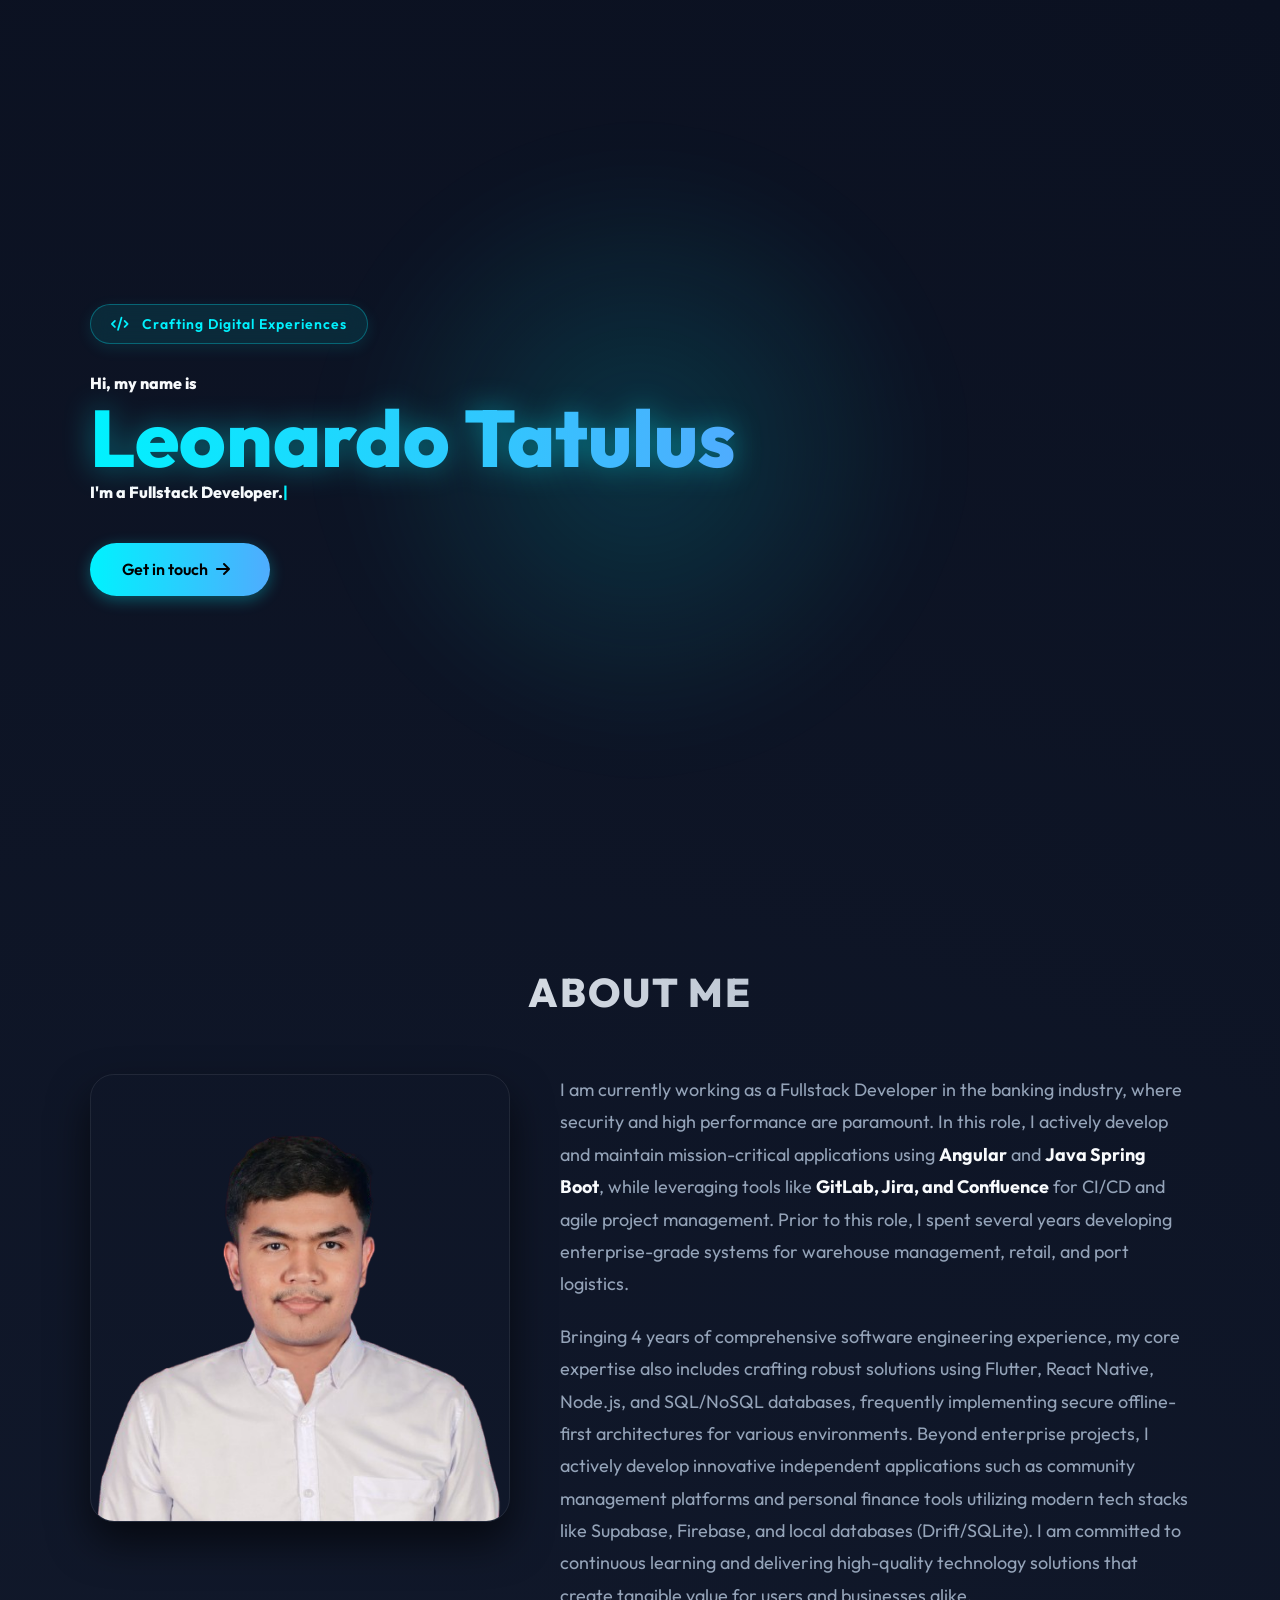
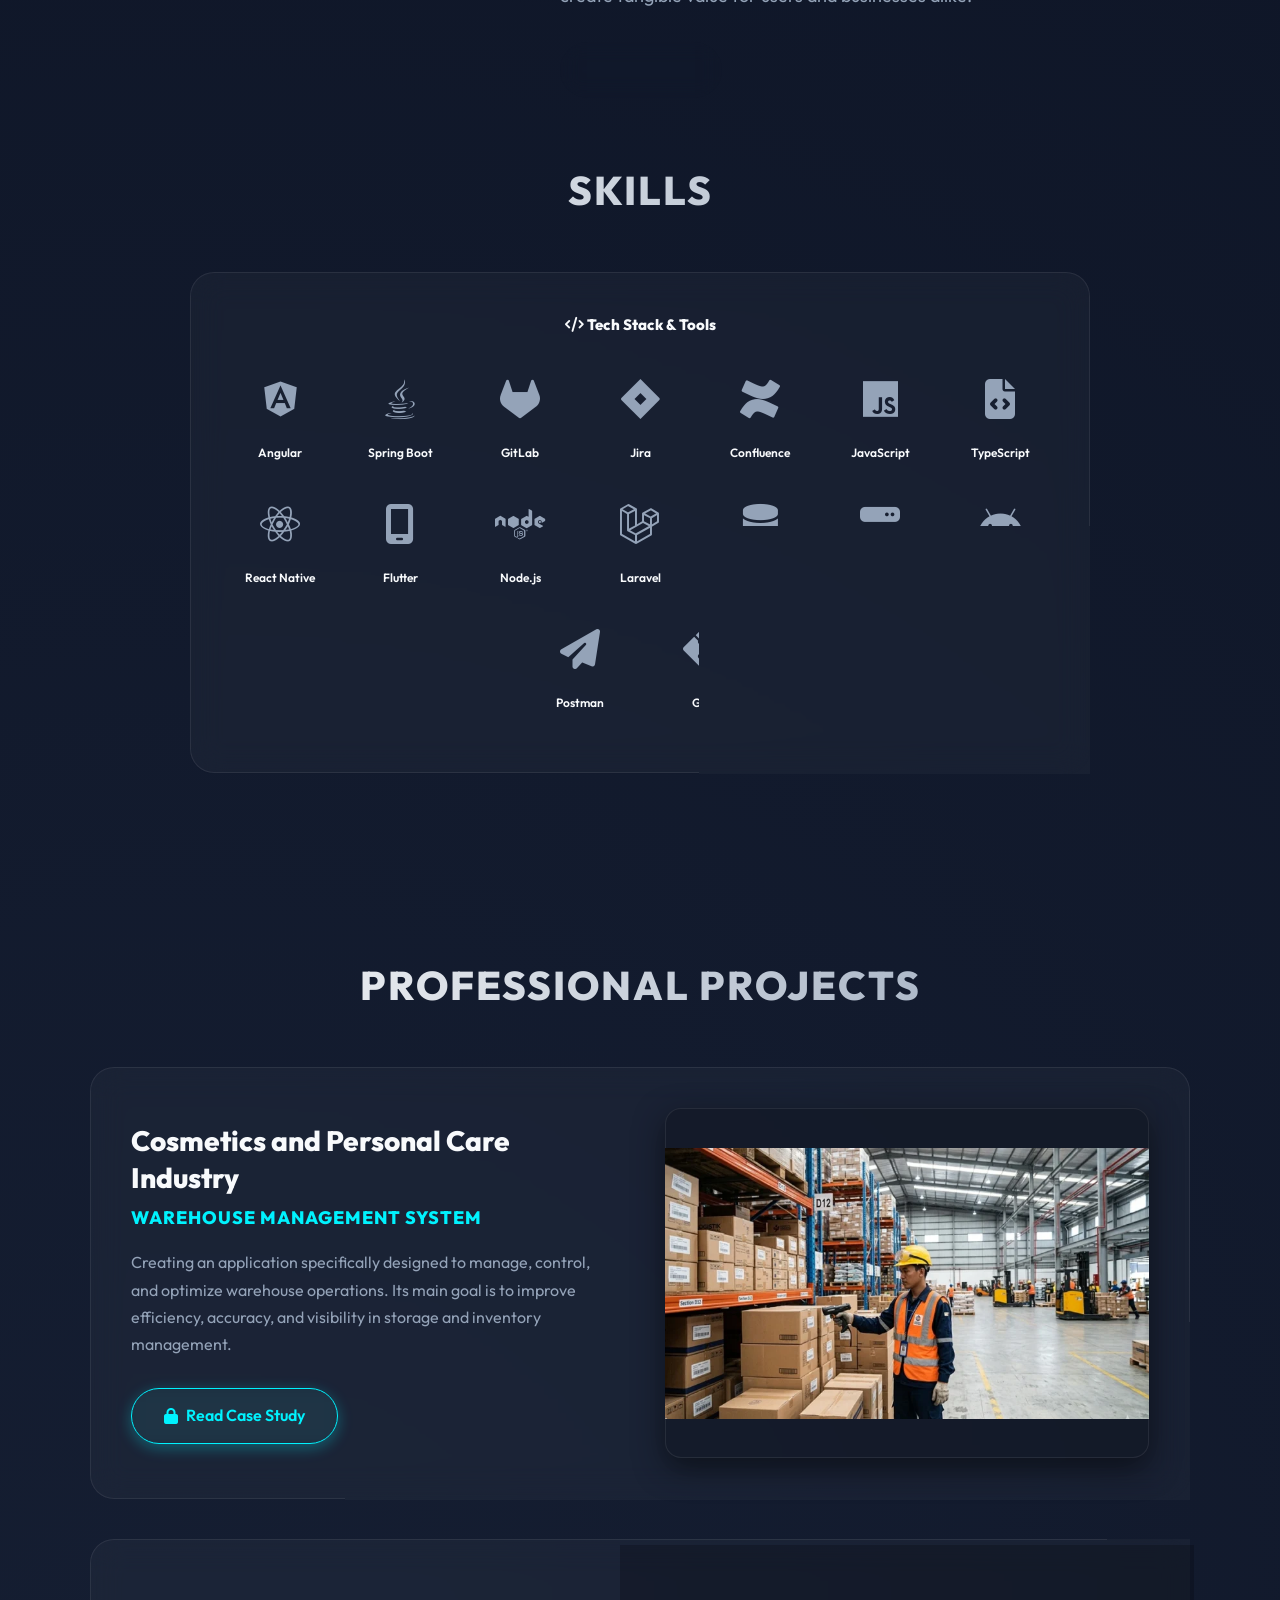
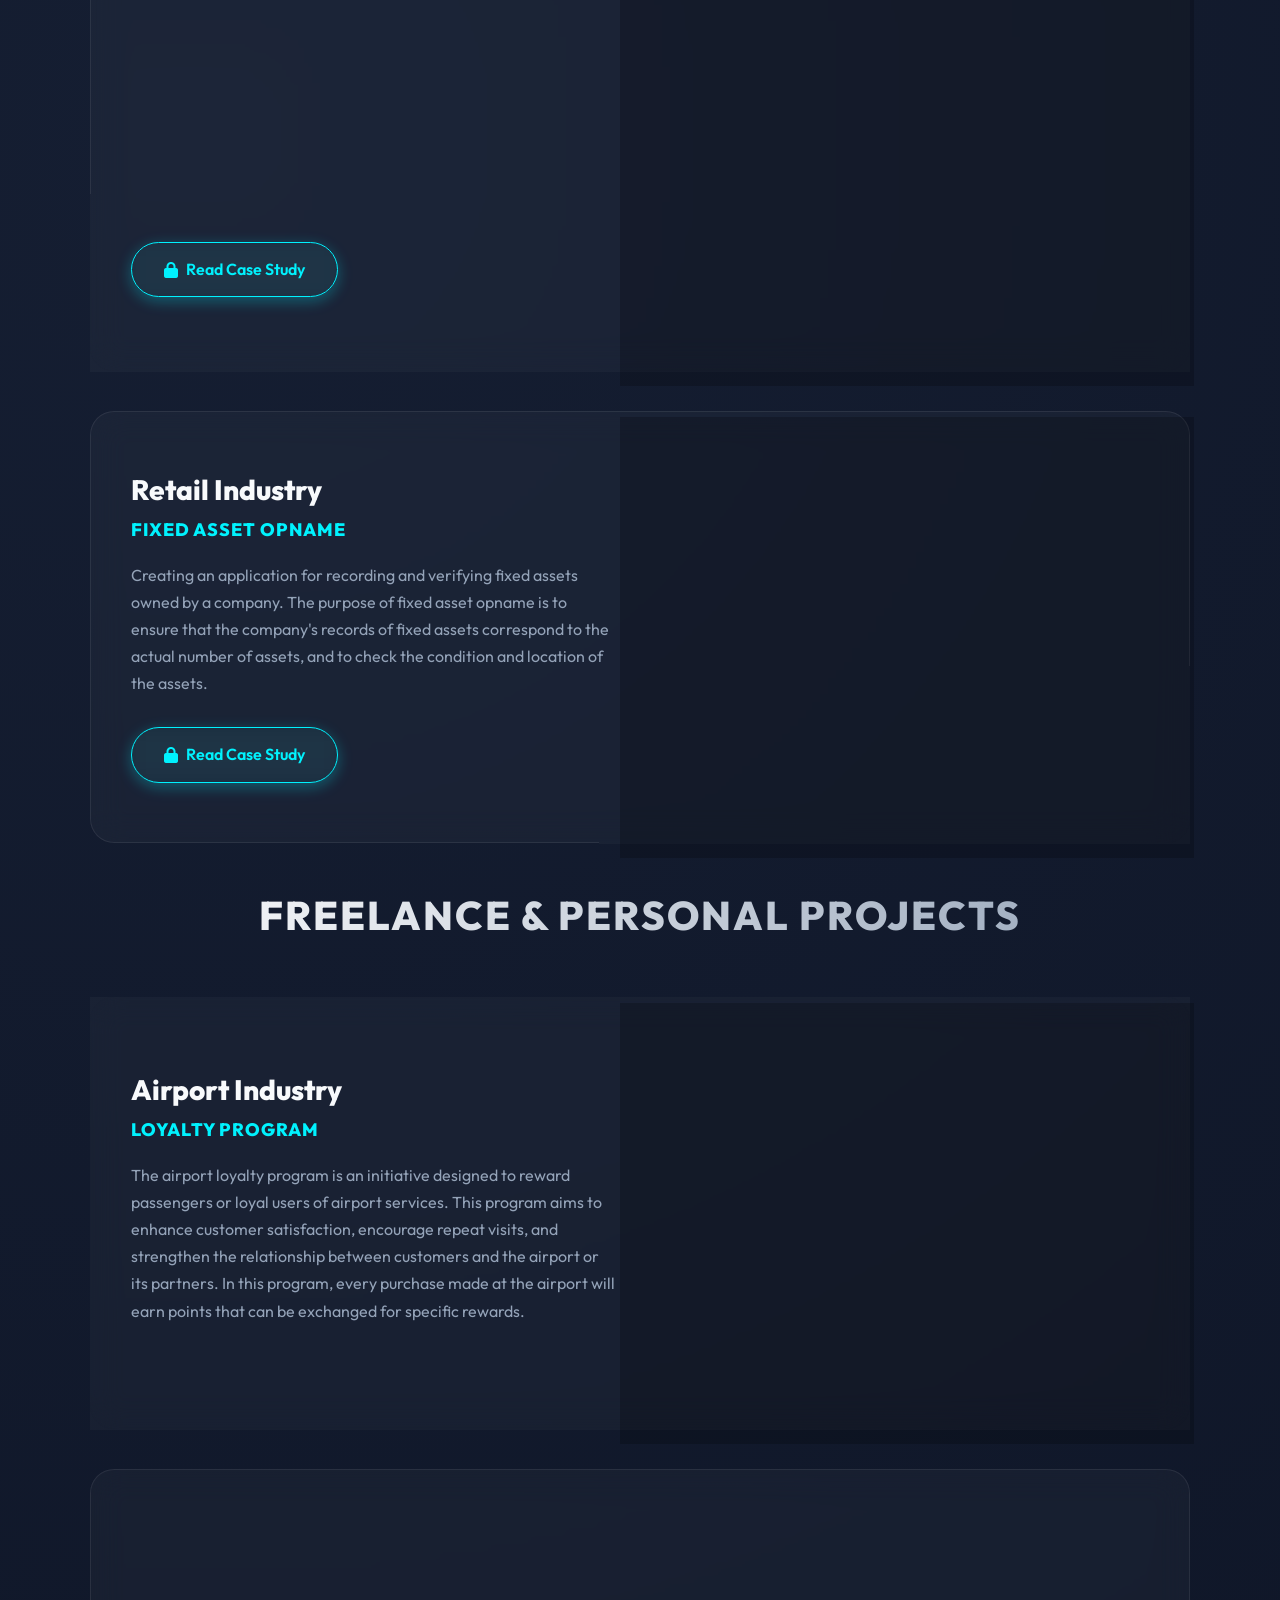
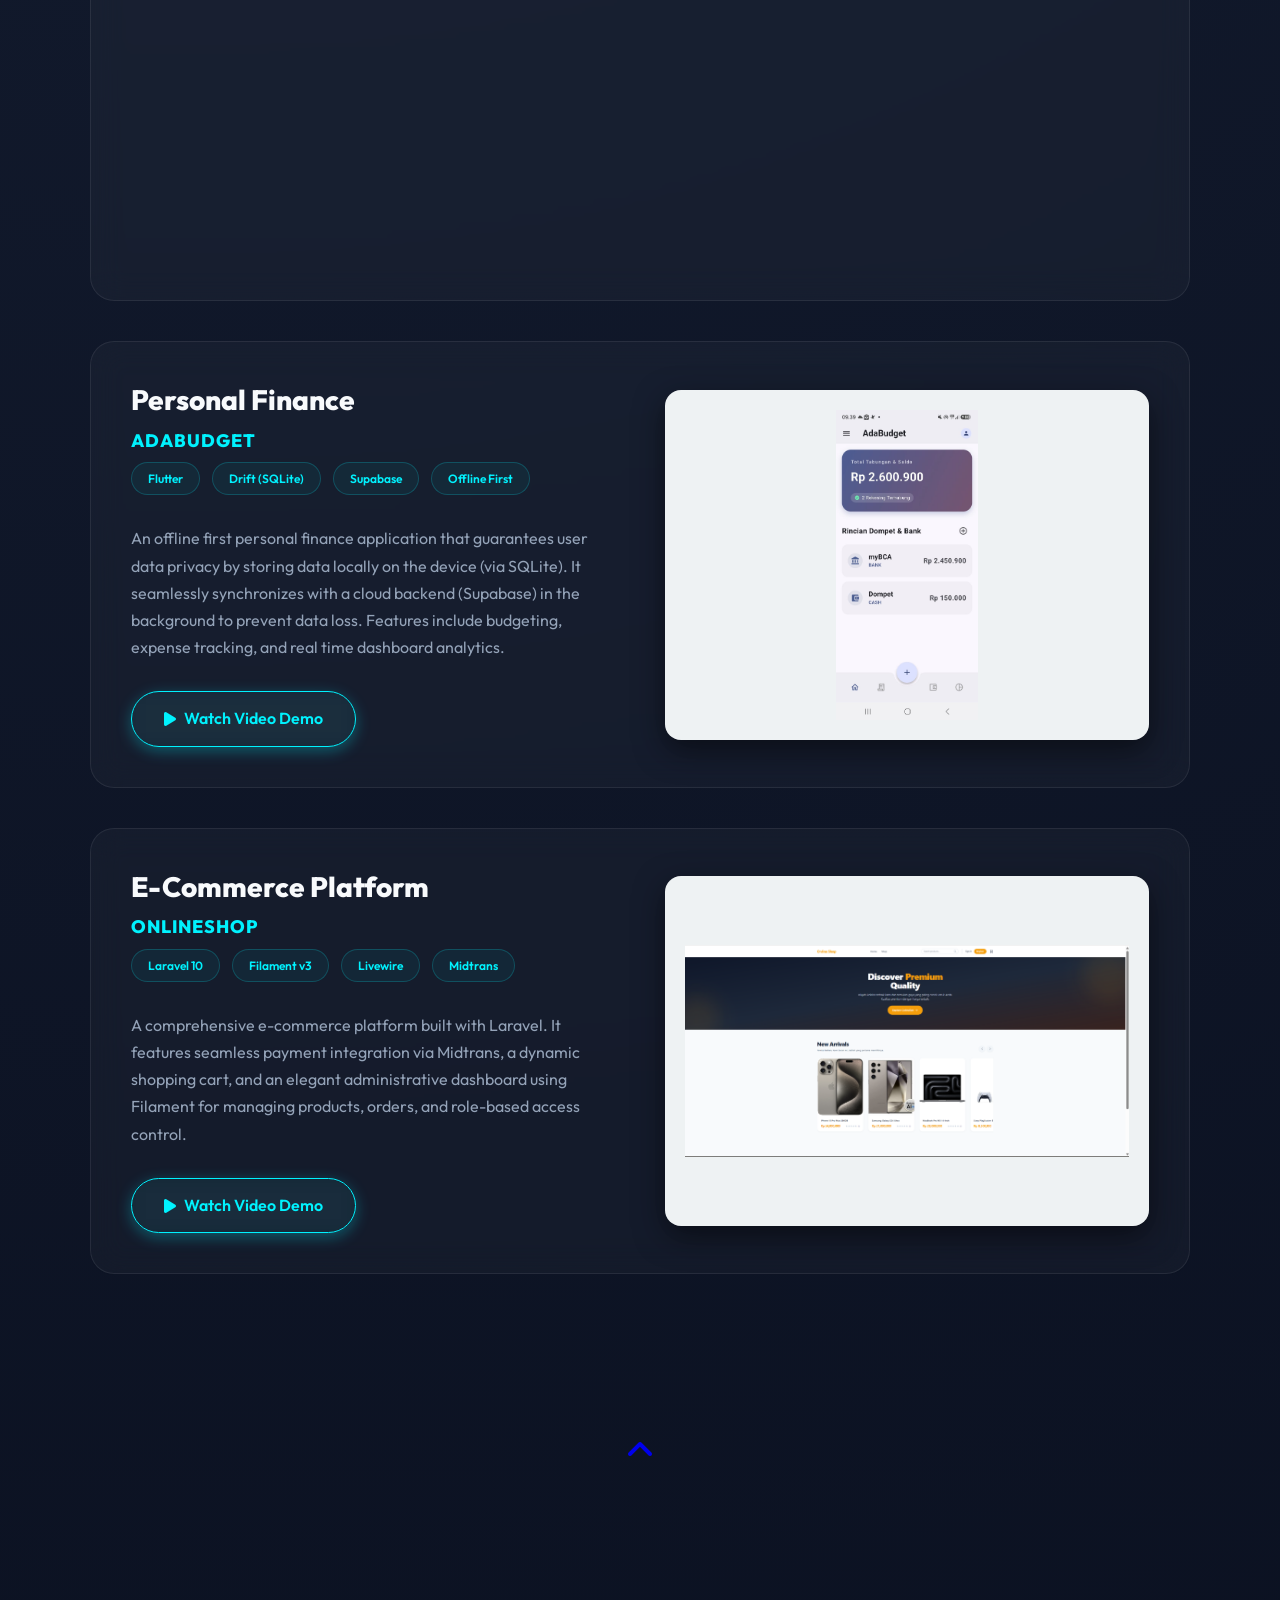
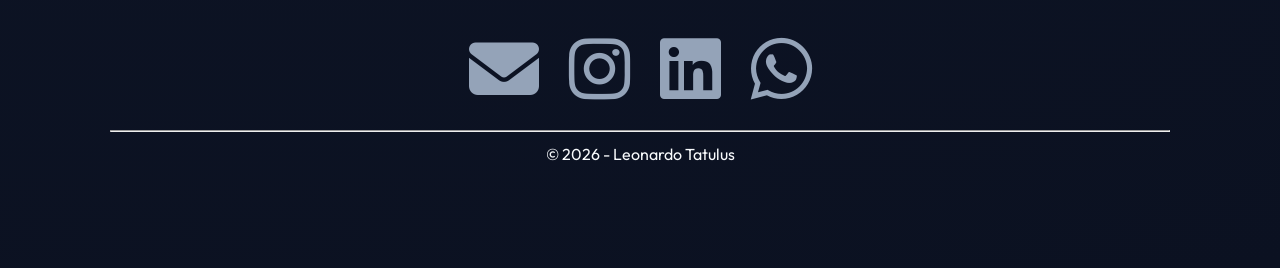
==== commit a6b78d1c: "fix: Add cache busting for CSS to ensure latest styles load" ====
--- a/index.html
+++ b/index.html
@@ -28,8 +28,8 @@
   <meta property="twitter:description" content="Hello, I'm Leo and this is my portfolio" />
   <meta property="twitter:image" content="https://leonardo041998.github.io/leonardotatulus/assets/portoleo.png" />
 
-  <link rel="preload" as="style" href="./css/main.css" />
-  <link rel="stylesheet" href="./css/main.css" />
+  <link rel="preload" as="style" href="./css/main.css?v=2.0" />
+  <link rel="stylesheet" href="./css/main.css?v=2.0" />
   <link rel="stylesheet" href="https://cdnjs.cloudflare.com/ajax/libs/font-awesome/6.3.0/css/all.min.css"
     integrity="sha512-SzlrxWUlpfuzQ+pcUCosxcglQRNAq/DZjVsC0lE40xsADsfeQoEypE+enwcOiGjk/bSuGGKHEyjSoQ1zVisanQ=="
     crossorigin="anonymous" referrerpolicy="no-referrer" />
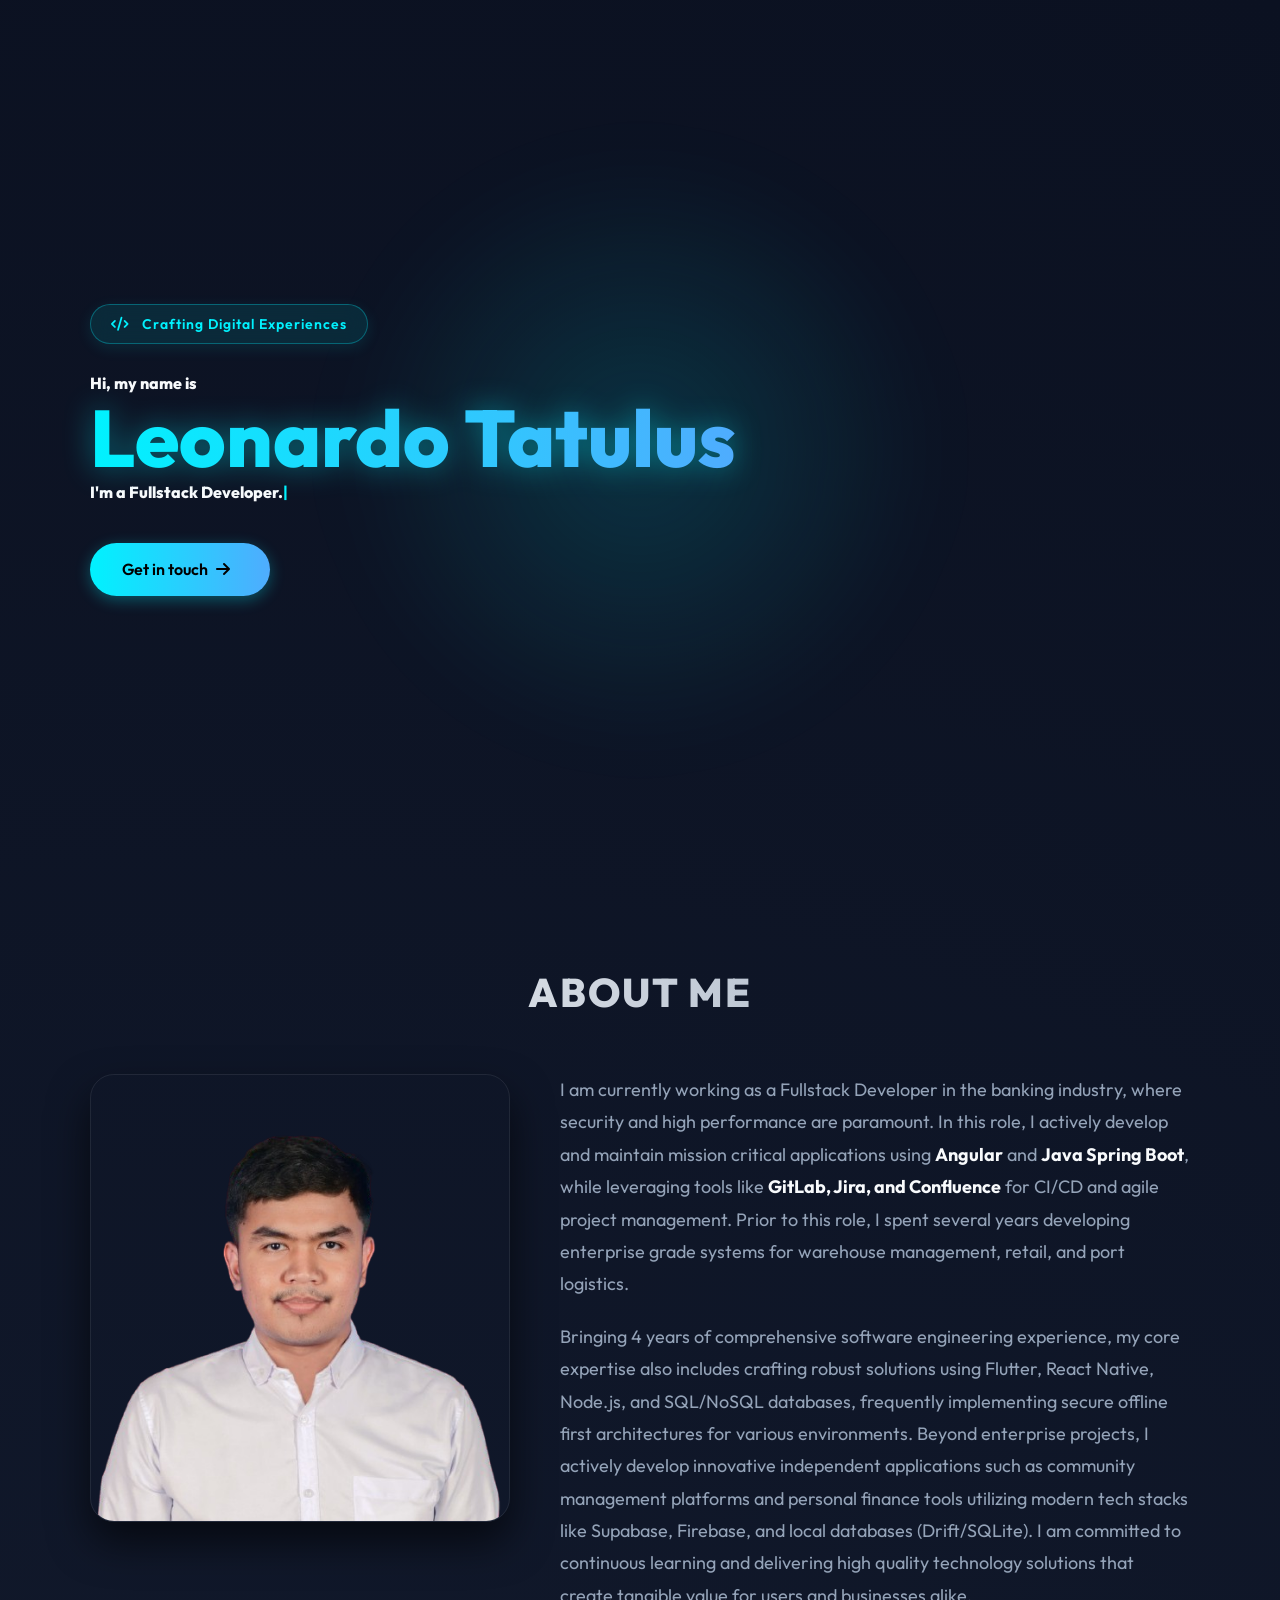
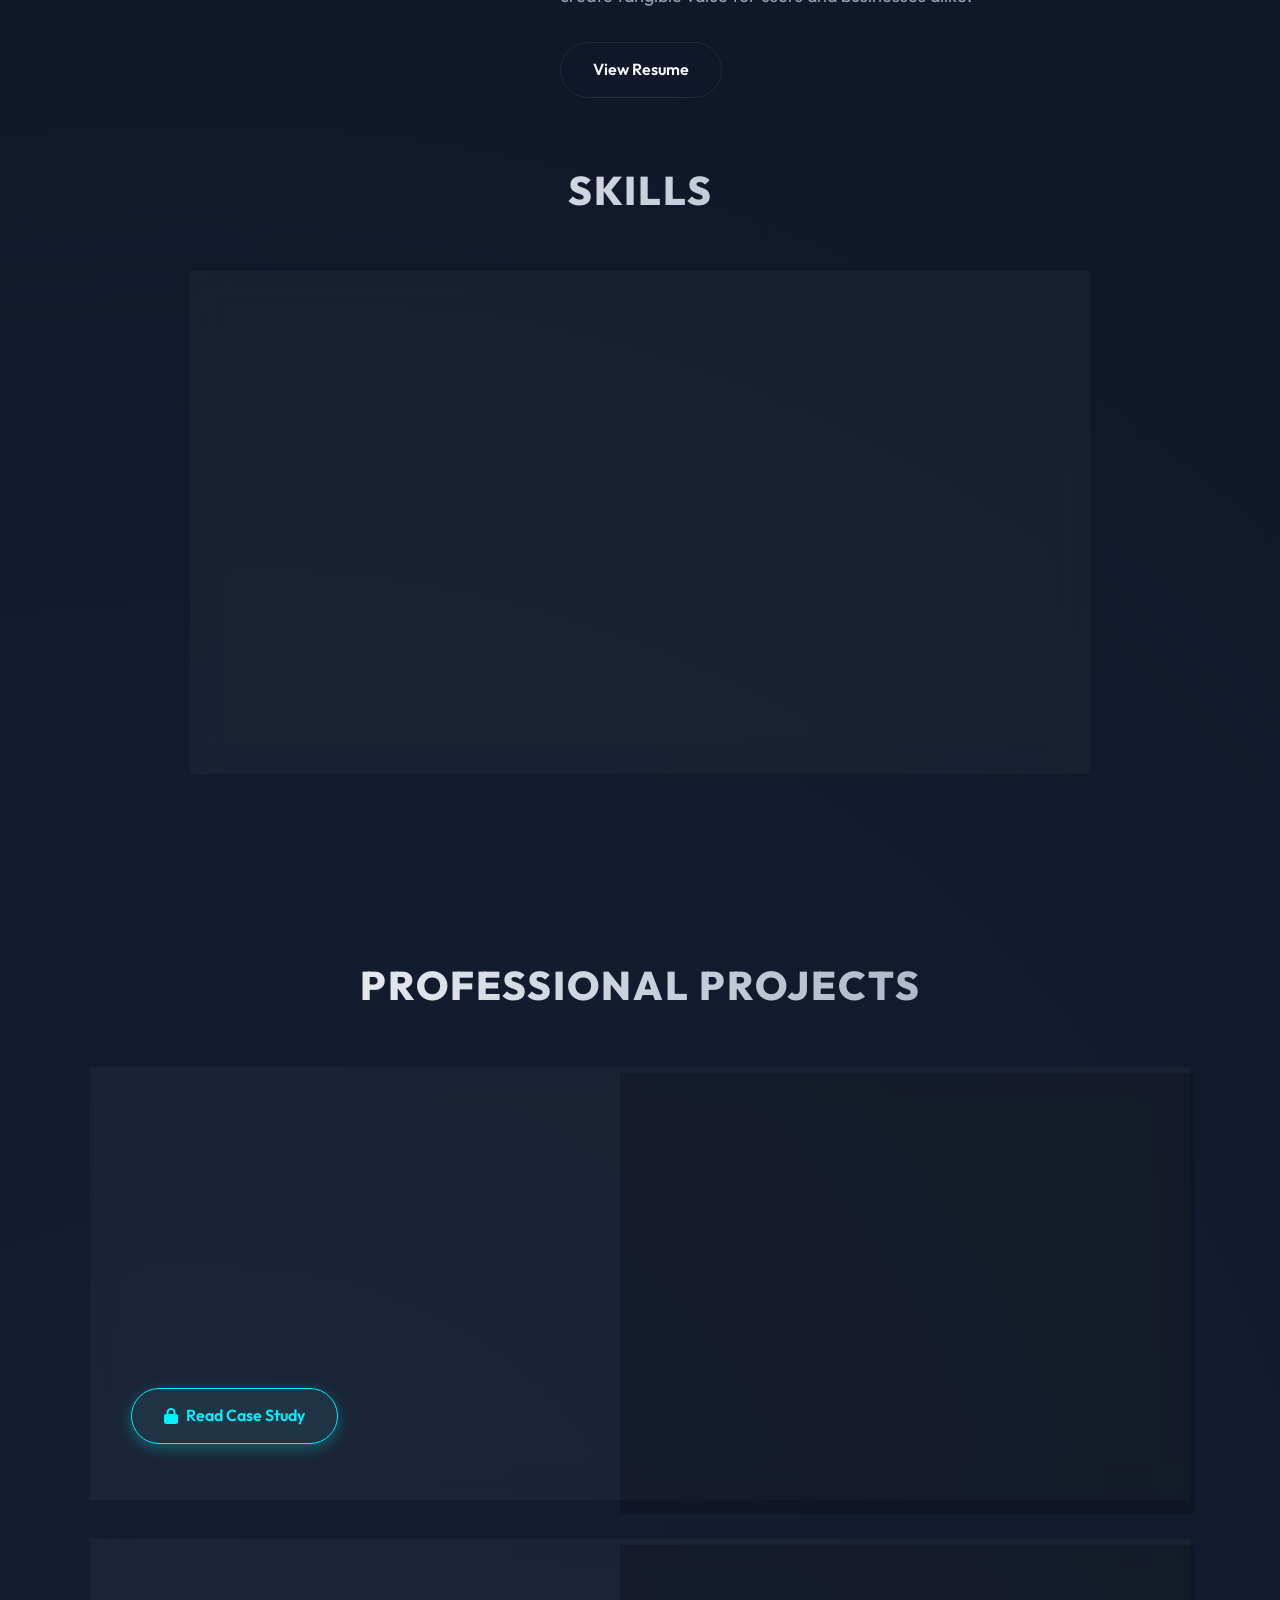
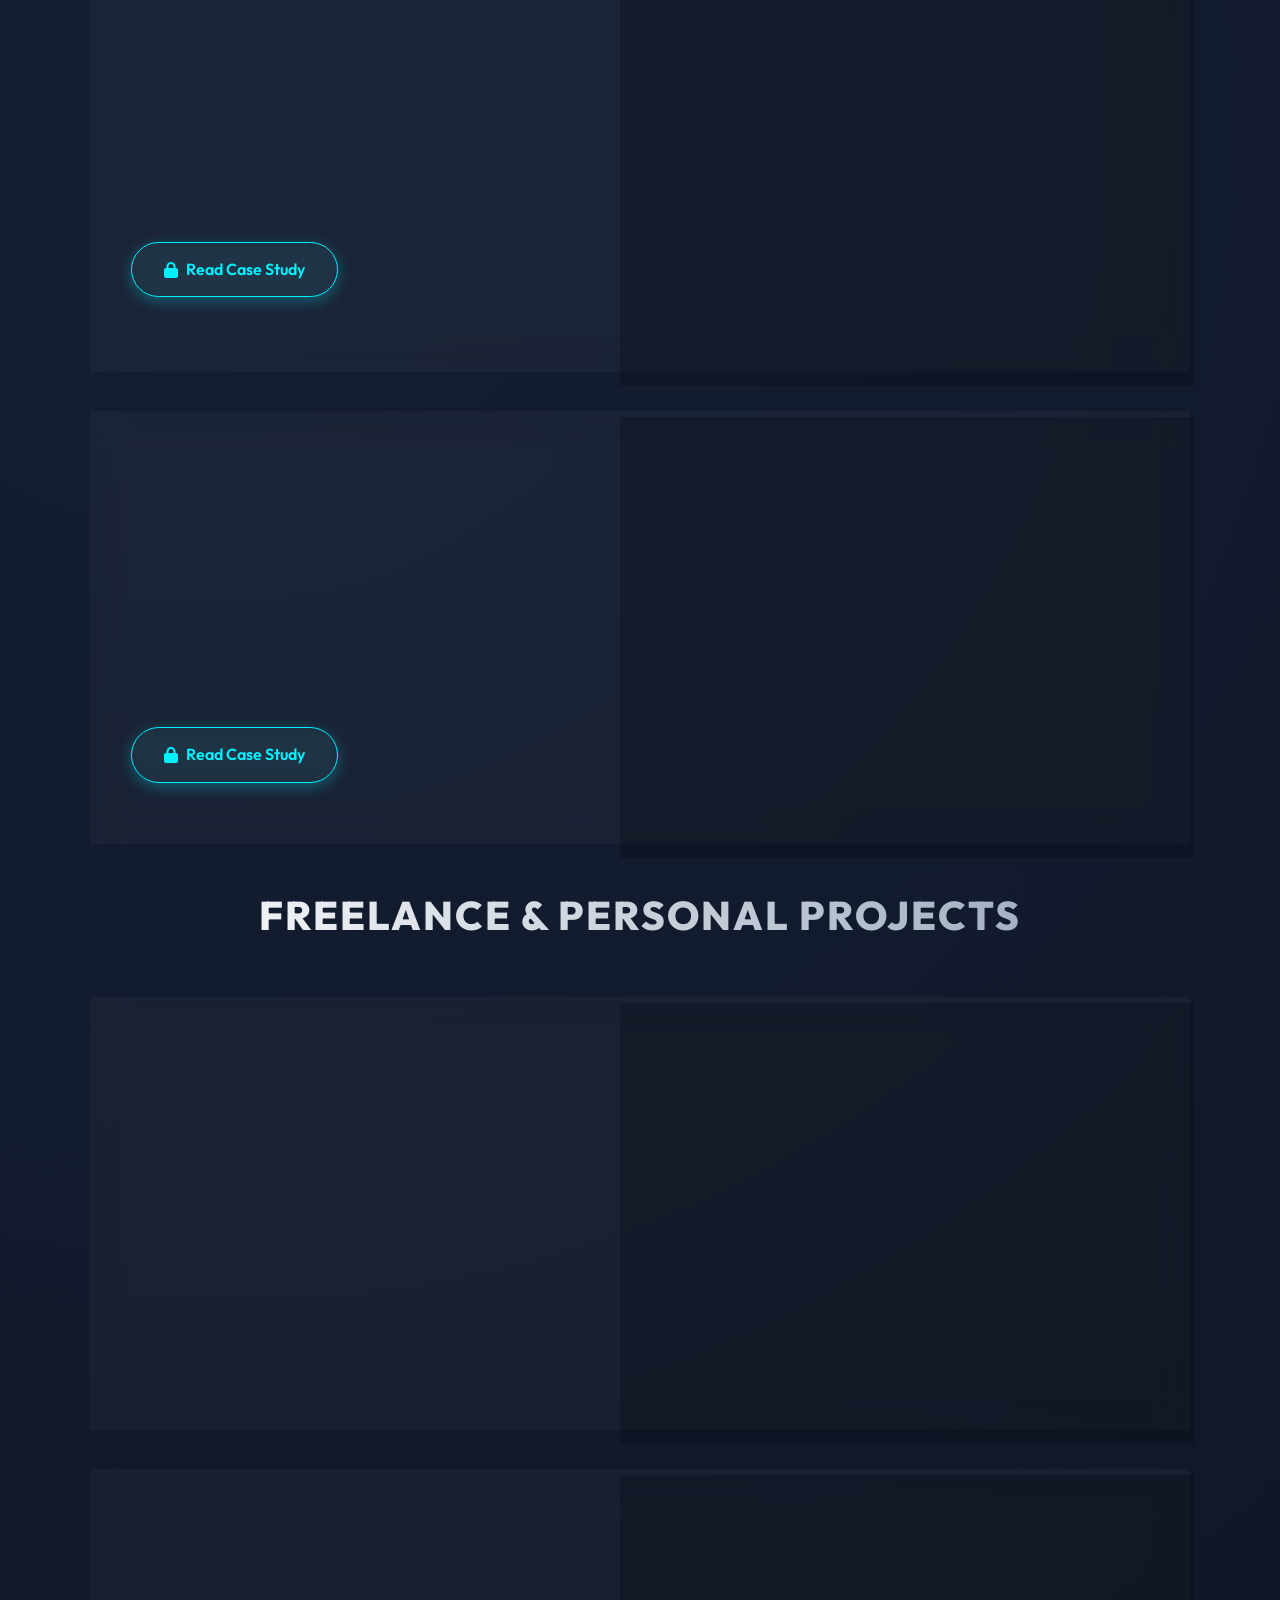
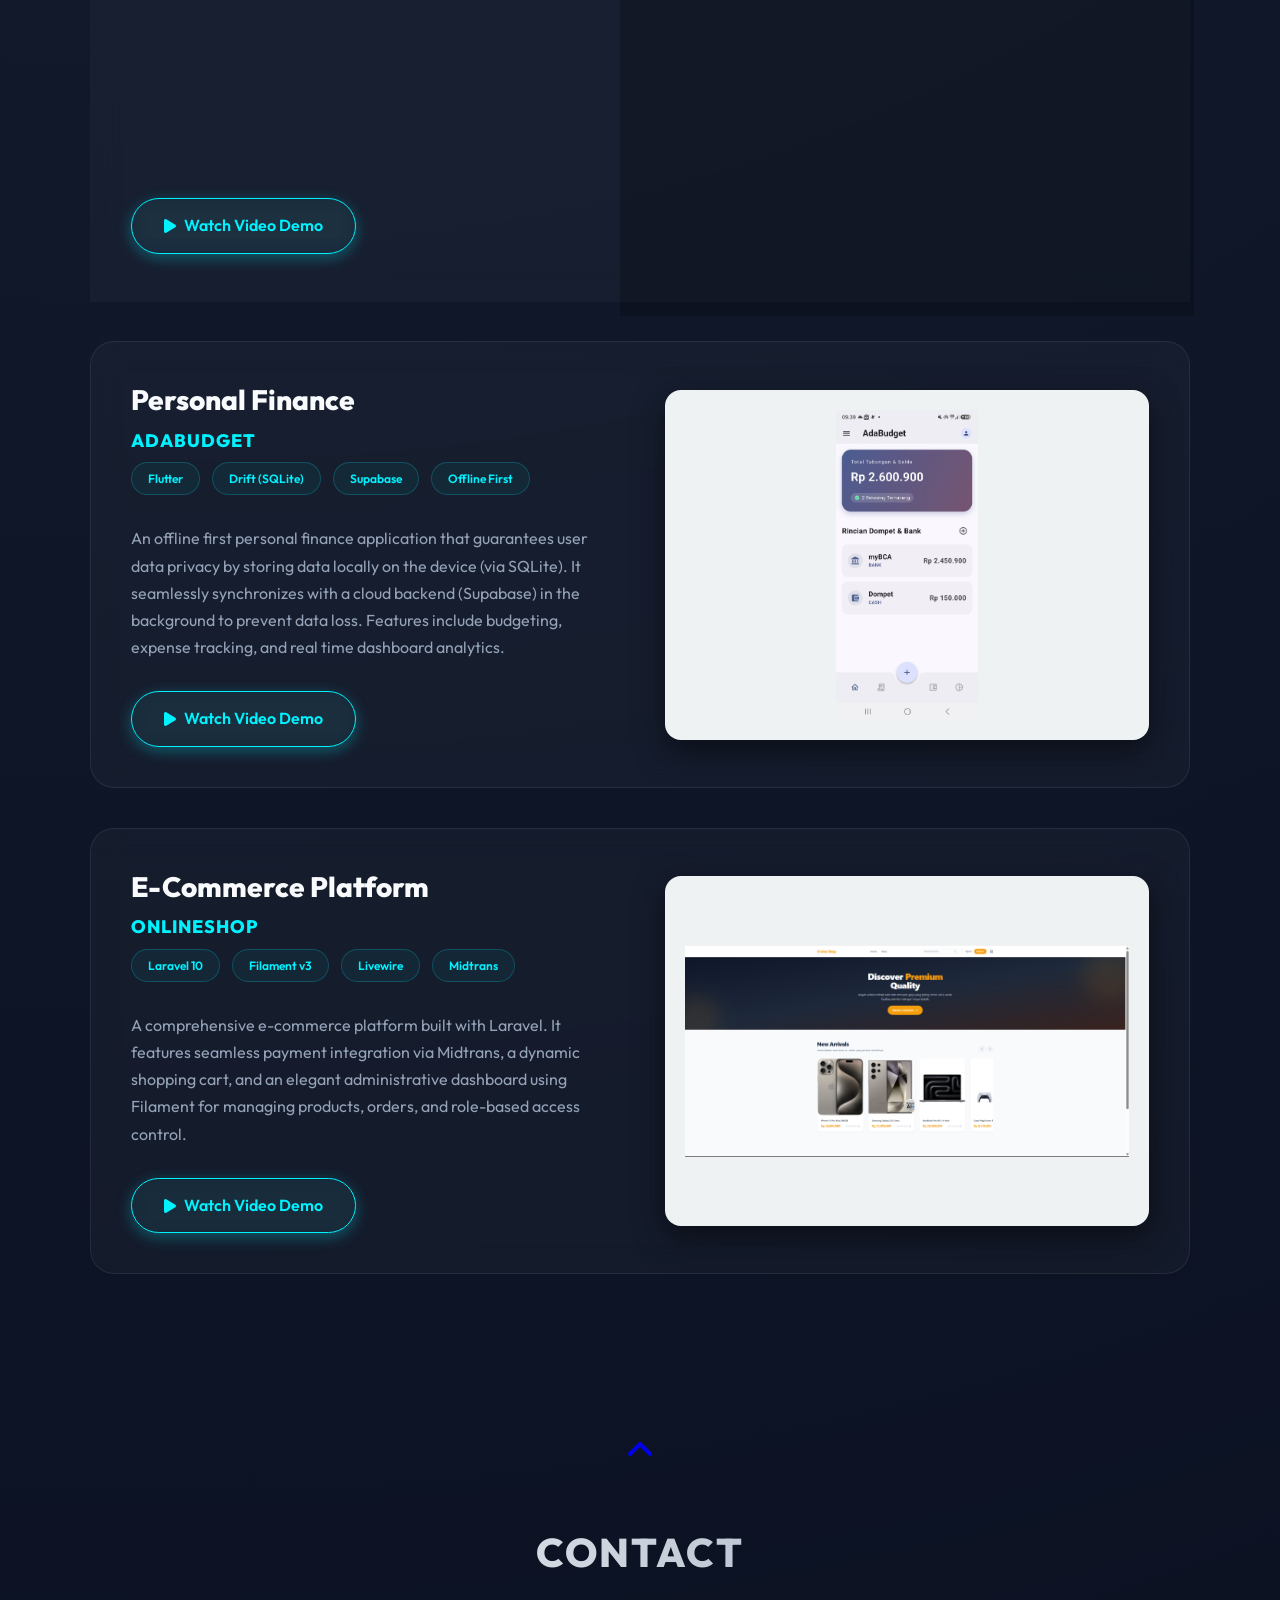
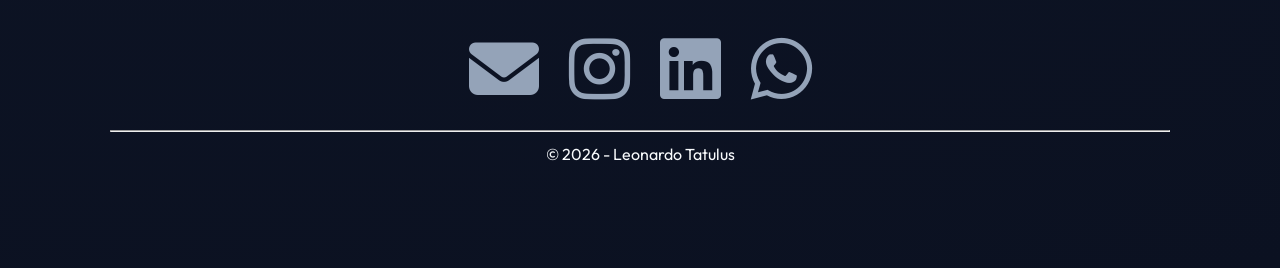
==== commit a1adbbe3: "Update about me text" ====
--- a/index.html
+++ b/index.html
@@ -89,12 +89,12 @@
         </div>
 
         <div class="about-wrapper__info">
-          <p class="about-wrapper__info-text">
-            I am currently working as a Fullstack Developer in the banking industry, where security and high performance are paramount. In this role, I actively develop and maintain mission-critical applications using <strong>Angular</strong> and <strong>Java Spring Boot</strong>, while leveraging tools like <strong>GitLab, Jira, and Confluence</strong> for CI/CD and agile project management. Prior to this role, I spent several years developing enterprise-grade systems for warehouse management, retail, and port logistics.
-          </p>
-          <p class="about-wrapper__info-text">
-            Bringing 4 years of comprehensive software engineering experience, my core expertise also includes crafting robust solutions using Flutter, React Native, Node.js, and SQL/NoSQL databases, frequently implementing secure offline-first architectures for various environments. Beyond enterprise projects, I actively develop innovative independent applications such as community management platforms and personal finance tools utilizing modern tech stacks like Supabase, Firebase, and local databases (Drift/SQLite). I am committed to continuous learning and delivering high-quality technology solutions that create tangible value for users and businesses alike.
-          </p>
+            <p class="about-wrapper__info-text">
+              I am currently working as a Fullstack Developer in the banking industry, where security and high performance are paramount. In this role, I actively develop and maintain mission critical applications using <strong>Angular</strong> and <strong>Java Spring Boot</strong>, while leveraging tools like <strong>GitLab, Jira, and Confluence</strong> for CI/CD and agile project management. Prior to this role, I spent several years developing enterprise grade systems for warehouse management, retail, and port logistics.
+            </p>
+            <p class="about-wrapper__info-text">
+              Bringing 4 years of comprehensive software engineering experience, my core expertise also includes crafting robust solutions using Flutter, React Native, Node.js, and SQL/NoSQL databases, frequently implementing secure offline first architectures for various environments. Beyond enterprise projects, I actively develop innovative independent applications such as community management platforms and personal finance tools utilizing modern tech stacks like Supabase, Firebase, and local databases (Drift/SQLite). I am committed to continuous learning and delivering high quality technology solutions that create tangible value for users and businesses alike.
+            </p>
           <span class="about-wrapper__cta">
             <a href="./cv/CV Leonardo Tatulus.pdf" class="cta-btn cta-btn--resume" download>View Resume</a>
           </span>
